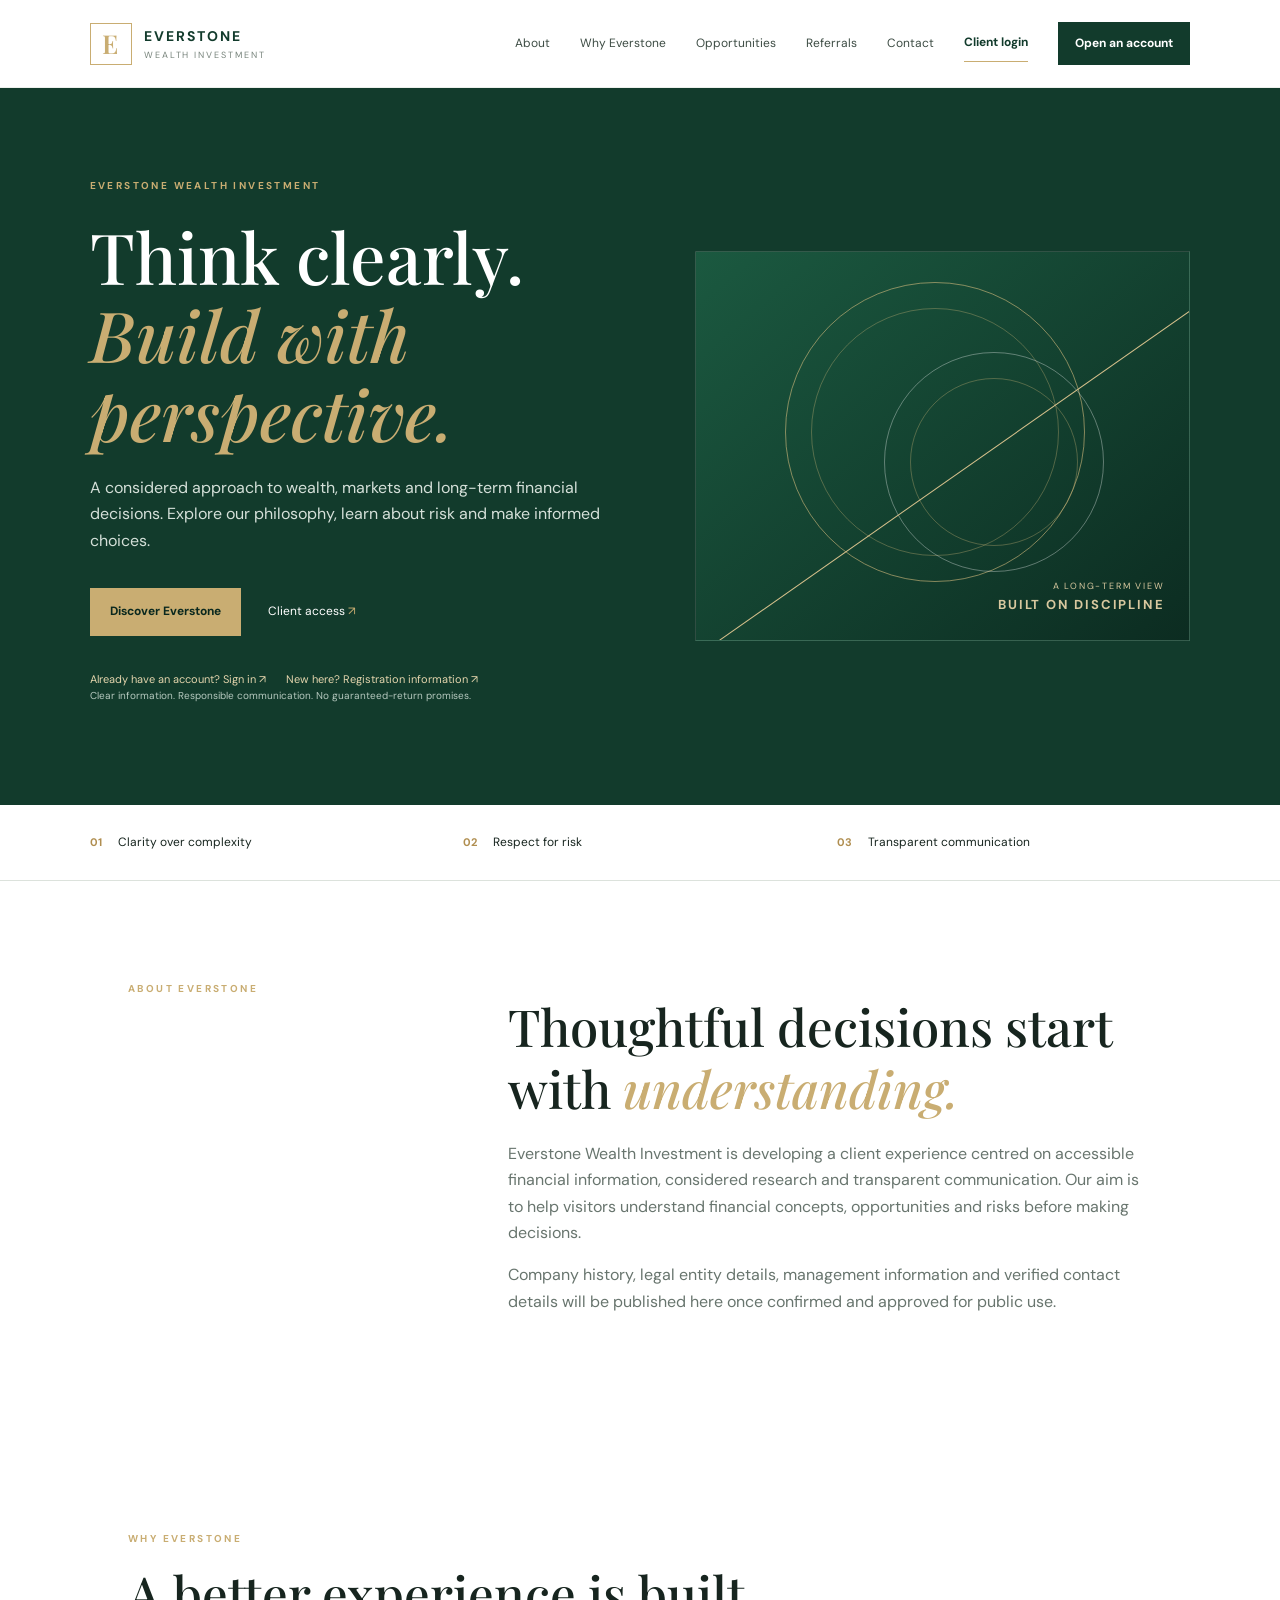
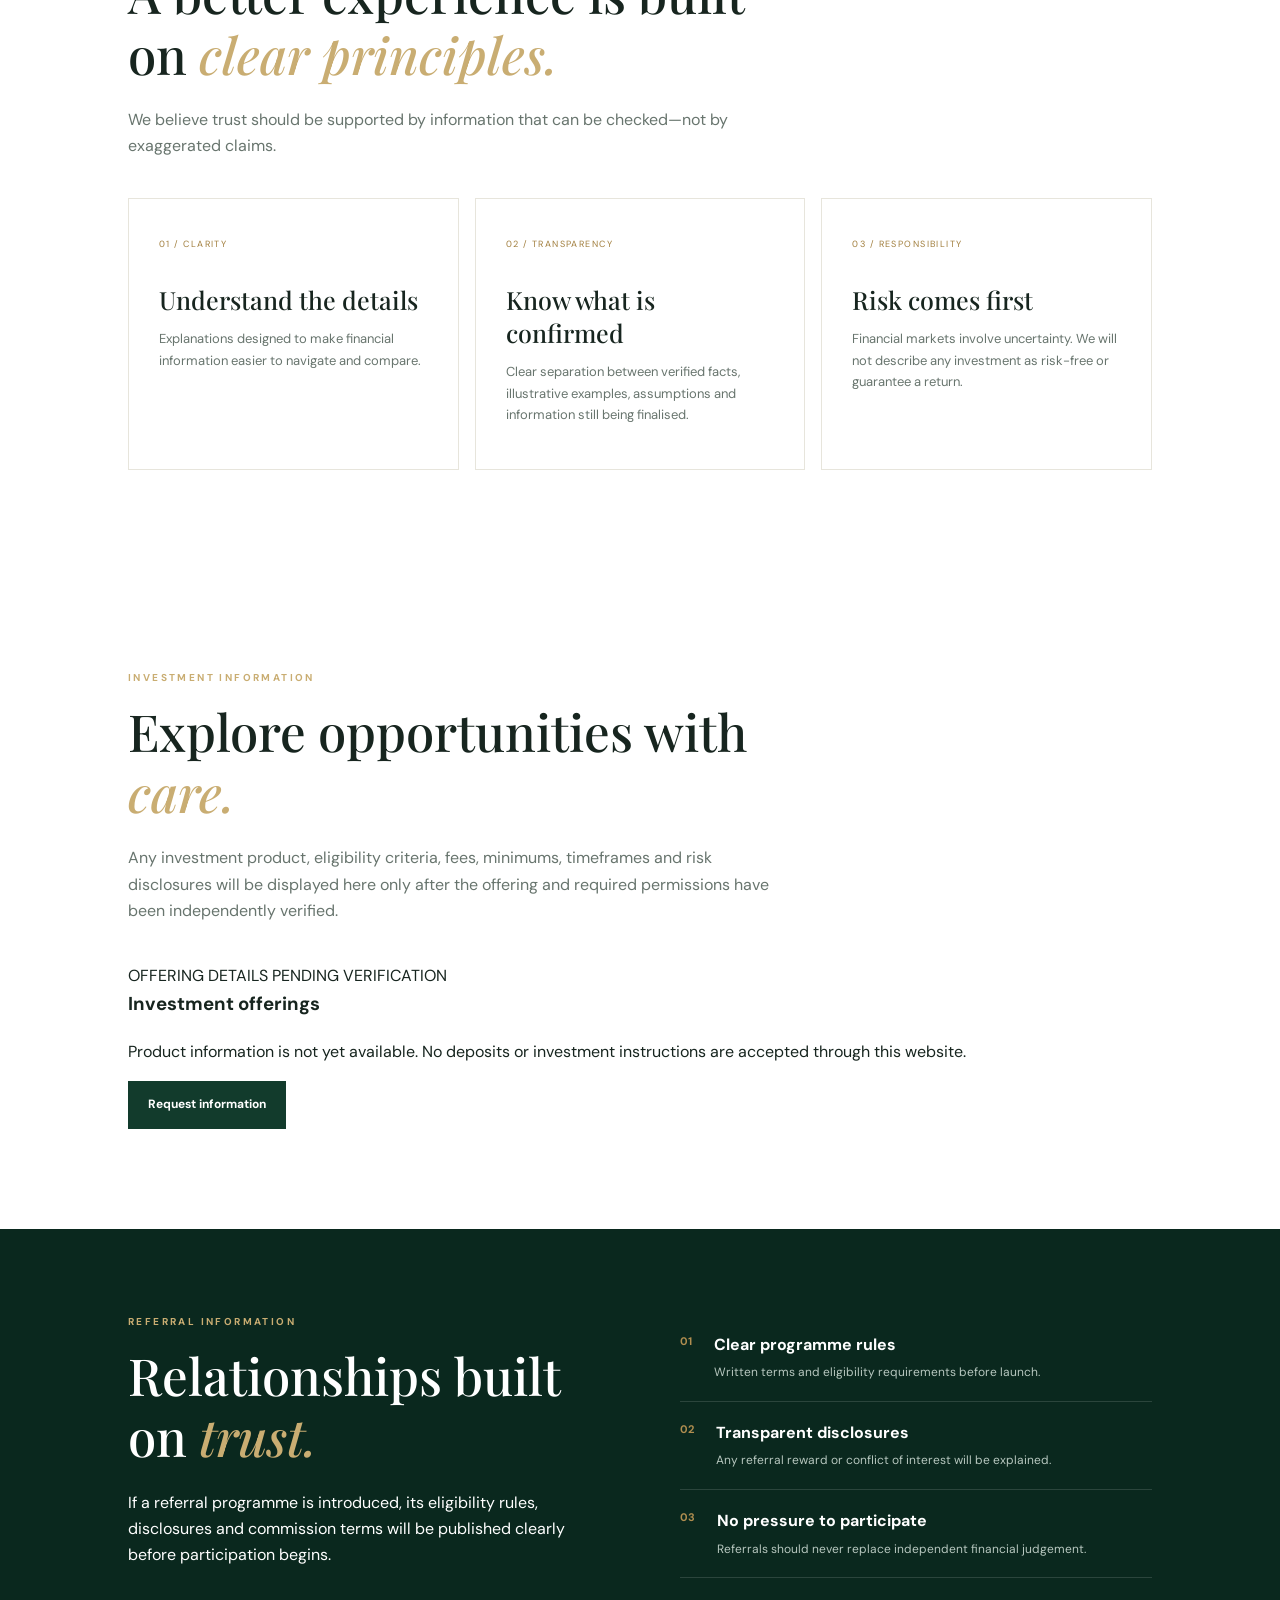
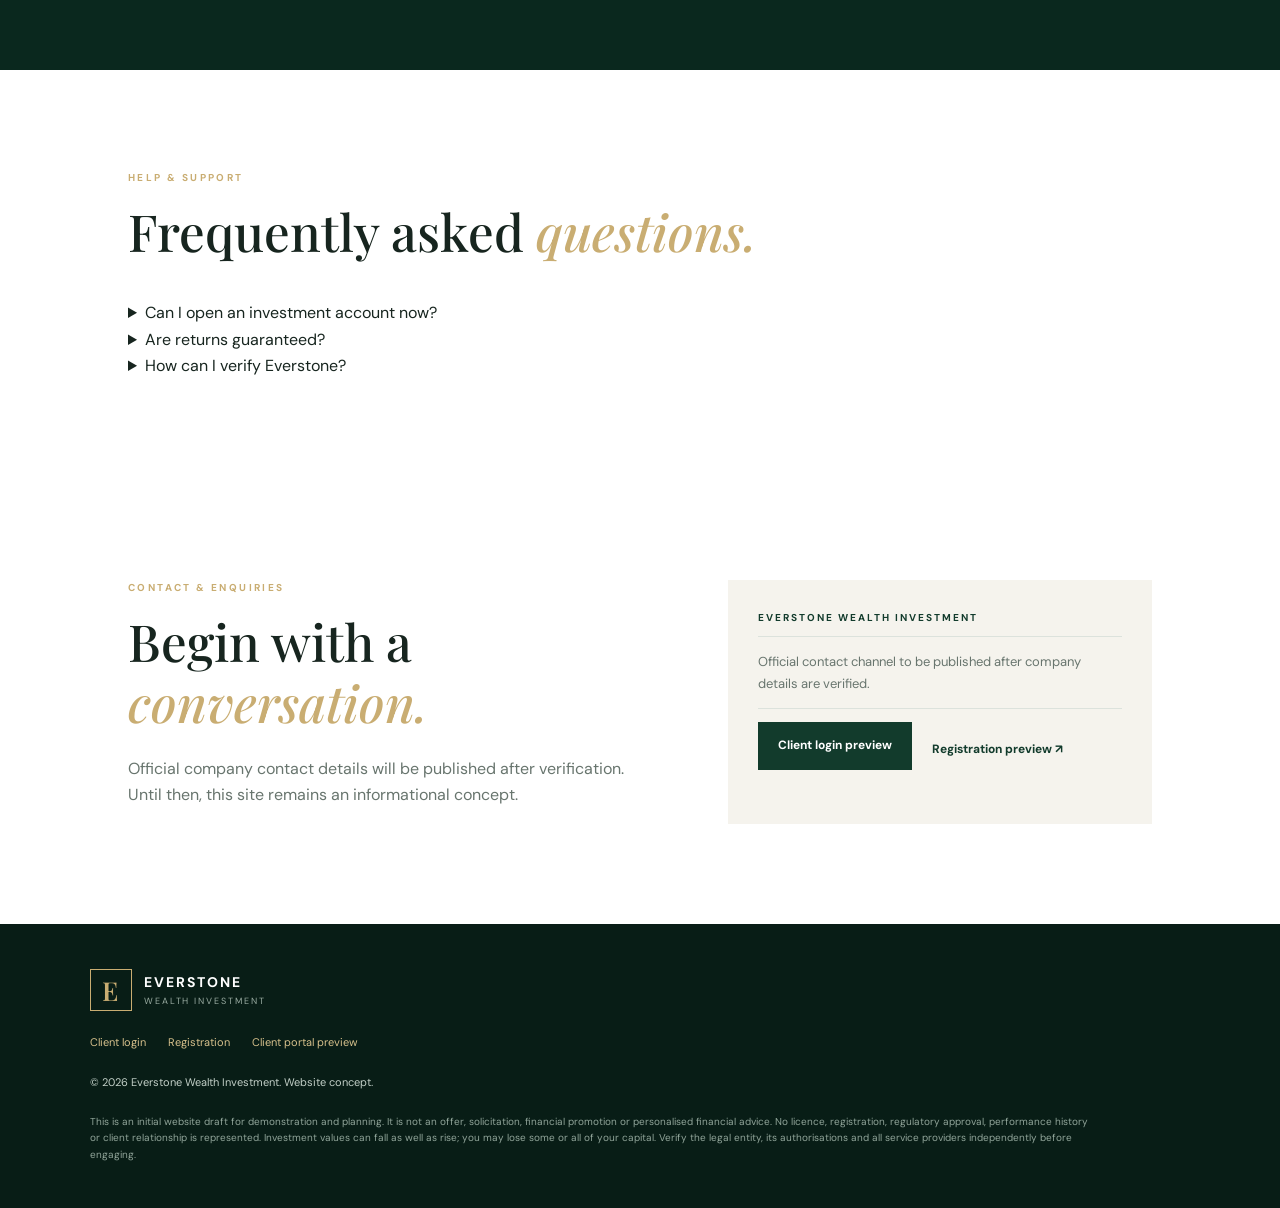
==== index.html @ be0a8251 "Build full Everstone public homepage structure" ====
<!doctype html>
<html lang="en">
<head>
<meta charset="utf-8"><meta name="viewport" content="width=device-width,initial-scale=1">
<meta name="description" content="Everstone Wealth Investment — clear information, considered research and disciplined financial decision-making.">
<meta name="theme-color" content="#103b2b"><title>Everstone Wealth Investment | Clarity. Discipline. Perspective.</title><link rel="stylesheet" href="styles.css">
</head>
<body>
<a class="skip-link" href="#main-content">Skip to content</a>
<header class="site-header"><a class="brand" href="#home" aria-label="Everstone home"><span class="brand-mark">E</span><span><strong>EVERSTONE</strong><small>WEALTH INVESTMENT</small></span></a><button class="menu-toggle" aria-label="Toggle navigation" aria-expanded="false">☰</button>
<nav class="nav"><a href="#about">About</a><a href="#why-everstone">Why Everstone</a><a href="#opportunities">Opportunities</a><a href="#referrals">Referrals</a><a href="#contact">Contact</a><a class="nav-login" href="login.html">Client login</a><a class="nav-cta" href="register.html">Open an account</a></nav></header>
<main id="main-content">
<section class="hero" id="home"><div class="hero-copy"><p class="eyebrow">EVERSTONE WEALTH INVESTMENT</p><h1>Think clearly.<br><em>Build with perspective.</em></h1><p class="hero-lede">A considered approach to wealth, markets and long-term financial decisions. Explore our philosophy, learn about risk and make informed choices.</p><div class="hero-actions"><a class="button button-gold" href="#about">Discover Everstone</a><a class="text-link" href="login.html">Client access <span>↗</span></a></div><div class="portal-actions"><a href="login.html">Already have an account? Sign in ↗</a><a href="register.html">New here? Registration information ↗</a></div><p class="micro-note">Clear information. Responsible communication. No guaranteed-return promises.</p></div><div class="hero-art" role="img" aria-label="Abstract forest-green and gold geometric artwork"><div class="orb orb-one"></div><div class="orb orb-two"></div><div class="art-line"></div><div class="art-caption">A LONG-TERM VIEW<br><b>BUILT ON DISCIPLINE</b></div></div></section>
<section class="trust-strip"><div><b>01</b><span>Clarity over complexity</span></div><div><b>02</b><span>Respect for risk</span></div><div><b>03</b><span>Transparent communication</span></div></section>
<section class="section intro" id="about"><div class="section-label">ABOUT EVERSTONE</div><div><h2>Thoughtful decisions start with <em>understanding.</em></h2><p>Everstone Wealth Investment is developing a client experience centred on accessible financial information, considered research and transparent communication. Our aim is to help visitors understand financial concepts, opportunities and risks before making decisions.</p><p>Company history, legal entity details, management information and verified contact details will be published here once confirmed and approved for public use.</p></div></section>
<section class="section why-section" id="why-everstone"><div class="section-heading"><div class="section-label">WHY EVERSTONE</div><h2>A better experience is built on <em>clear principles.</em></h2><p>We believe trust should be supported by information that can be checked—not by exaggerated claims.</p></div><div class="service-grid"><article class="service-card"><span>01 / CLARITY</span><h3>Understand the details</h3><p>Explanations designed to make financial information easier to navigate and compare.</p></article><article class="service-card"><span>02 / TRANSPARENCY</span><h3>Know what is confirmed</h3><p>Clear separation between verified facts, illustrative examples, assumptions and information still being finalised.</p></article><article class="service-card"><span>03 / RESPONSIBILITY</span><h3>Risk comes first</h3><p>Financial markets involve uncertainty. We will not describe any investment as risk-free or guarantee a return.</p></article></div></section>
<section class="section opportunities" id="opportunities"><div class="section-heading"><div class="section-label">INVESTMENT INFORMATION</div><h2>Explore opportunities with <em>care.</em></h2><p>Any investment product, eligibility criteria, fees, minimums, timeframes and risk disclosures will be displayed here only after the offering and required permissions have been independently verified.</p></div><div class="offer-panel"><div><span class="offer-tag">OFFERING DETAILS PENDING VERIFICATION</span><h3>Investment offerings</h3><p>Product information is not yet available. No deposits or investment instructions are accepted through this website.</p></div><a class="button button-dark" href="#contact">Request information</a></div></section>
<section class="principles" id="referrals"><div class="principles-inner"><div><div class="section-label">REFERRAL INFORMATION</div><h2>Relationships built on <em>trust.</em></h2><p class="principle-intro">If a referral programme is introduced, its eligibility rules, disclosures and commission terms will be published clearly before participation begins.</p></div><div class="principle-list"><div><b>01</b><span><strong>Clear programme rules</strong><small>Written terms and eligibility requirements before launch.</small></span></div><div><b>02</b><span><strong>Transparent disclosures</strong><small>Any referral reward or conflict of interest will be explained.</small></span></div><div><b>03</b><span><strong>No pressure to participate</strong><small>Referrals should never replace independent financial judgement.</small></span></div></div></div></section>
<section class="section faq"><div class="section-heading"><div class="section-label">HELP & SUPPORT</div><h2>Frequently asked <em>questions.</em></h2></div><div class="faq-list"><details><summary>Can I open an investment account now?</summary><p>Not yet. The registration page is a preview only. Secure onboarding will be enabled after company, legal and technical checks are complete.</p></details><details><summary>Are returns guaranteed?</summary><p>No. Investment returns cannot be guaranteed. Investments may fall in value and you may lose some or all of your capital.</p></details><details><summary>How can I verify Everstone?</summary><p>Company identity, registration details, regulatory permissions and official contact channels must be independently verified before relying on any investment service. Verified details will be published here when available.</p></details></div></section>
<section class="section contact" id="contact"><div><div class="section-label">CONTACT & ENQUIRIES</div><h2>Begin with a <em>conversation.</em></h2><p>Official company contact details will be published after verification. Until then, this site remains an informational concept.</p></div><div class="contact-panel"><p class="contact-kicker">EVERSTONE WEALTH INVESTMENT</p><p class="contact-hold">Official contact channel to be published after company details are verified.</p><div class="contact-links"><a class="button button-dark" href="login.html">Client login preview</a><a class="text-link-dark" href="register.html">Registration preview ↗</a></div></div></section>
</main>
<footer class="footer"><a class="brand brand-footer" href="#home"><span class="brand-mark">E</span><span><strong>EVERSTONE</strong><small>WEALTH INVESTMENT</small></span></a><p class="footer-links"><a href="login.html">Client login</a><a href="register.html">Registration</a><a href="dashboard.html">Client portal preview</a></p><p>© <span id="year"></span> Everstone Wealth Investment. Website concept.</p><p class="footer-note">This is an initial website draft for demonstration and planning. It is not an offer, solicitation, financial promotion or personalised financial advice. No licence, registration, regulatory approval, performance history or client relationship is represented. Investment values can fall as well as rise; you may lose some or all of your capital. Verify the legal entity, its authorisations and all service providers independently before engaging.</p></footer>
<script>document.getElementById('year').textContent=new Date().getFullYear();const t=document.querySelector('.menu-toggle'),n=document.querySelector('.nav');t.addEventListener('click',()=>{const open=n.classList.toggle('open');t.setAttribute('aria-expanded',String(open));});n.querySelectorAll('a').forEach(a=>a.addEventListener('click',()=>{n.classList.remove('open');t.setAttribute('aria-expanded','false')}));</script>
</body></html>
---- styles.css ----
@import url('https://fonts.googleapis.com/css2?family=DM+Sans:wght@400;500;600;700&family=Playfair+Display:ital,wght@0,500;0,600;1,500;1,600&display=swap');
:root{--green:#123b2c;--deep:#0a281e;--gold:#c9ad72;--cream:#f5f3ed;--ink:#17251f;--muted:#68756e;--line:#dce2dc}*{box-sizing:border-box}html{scroll-behavior:smooth}body{margin:0;color:var(--ink);font-family:'DM Sans',sans-serif;background:#fff;line-height:1.65}.site-header{height:88px;padding:0 7%;display:flex;align-items:center;justify-content:space-between;background:#fff;border-bottom:1px solid #edf0ec;position:sticky;top:0;z-index:10}.brand{display:flex;align-items:center;gap:12px;text-decoration:none;color:var(--green);letter-spacing:.13em}.brand-mark{width:42px;height:42px;border:1px solid var(--gold);display:grid;place-items:center;font:600 26px 'Playfair Display';color:var(--gold)}.brand strong,.brand small{display:block}.brand strong{font-size:14px}.brand small{font-size:9px;letter-spacing:.22em;color:#78847c}.nav{display:flex;align-items:center;gap:30px}.nav a,.text-link{font-size:12px;text-decoration:none;color:#3d4c44}.nav a:hover,.text-link:hover{color:#a17e3d}.nav .nav-cta{background:var(--green);color:#fff;padding:12px 17px}.menu-toggle{display:none;background:none;border:0;font-size:25px}.hero{min-height:600px;background:var(--green);color:white;padding:90px 7%;display:grid;grid-template-columns:1.1fr .9fr;align-items:center;overflow:hidden}.eyebrow,.section-label{font-size:10px;letter-spacing:.24em;font-weight:700;color:var(--gold)}h1,h2,h3,p{margin-top:0}h1{font:500 clamp(43px,5.5vw,74px)/1.12 'Playfair Display';max-width:700px;margin:22px 0}.hero h1 em,h2 em{color:var(--gold);font-weight:500}.hero-lede{max-width:520px;color:#d5e0d9;font-size:16px}.hero-actions{display:flex;align-items:center;gap:27px;margin:34px 0}.button{display:inline-block;text-decoration:none;padding:14px 20px;font-size:12px;font-weight:700}.button-gold{background:var(--gold);color:var(--deep)}.text-link{color:white}.text-link span{color:var(--gold)}.micro-note{font-size:10px;color:#b6c9bf}.hero-art{height:390px;position:relative;border:1px solid #78908455;background:linear-gradient(140deg,#1b5940,#0c2c21);overflow:hidden}.orb{position:absolute;border:1px solid #d4bb7d99;border-radius:50%;width:300px;height:300px;top:30px;left:18%}.orb-one:after,.orb-two:after{content:"";position:absolute;inset:25px;border:1px solid #d4bb7d55;border-radius:50%}.orb-two{width:220px;height:220px;top:100px;left:38%;border-color:#fff5}.art-line{position:absolute;width:130%;height:1px;background:#d7c18c;transform:rotate(-35deg);top:55%;left:-10%}.art-caption{position:absolute;bottom:25px;right:25px;font-size:9px;letter-spacing:.2em;color:#d8c89f;text-align:right}.art-caption b{font-size:13px}.trust-strip{display:grid;grid-template-columns:repeat(3,1fr);padding:28px 7%;border-bottom:1px solid var(--line);gap:20px}.trust-strip div{display:flex;gap:16px;align-items:center;font-size:12px}.trust-strip b,.principle-list b{color:#b08e50;font-size:11px}.section{padding:100px 10%}.intro{display:grid;grid-template-columns:.65fr 1.35fr;gap:70px}.section h2,.principles h2{font:500 clamp(34px,4vw,51px)/1.2 'Playfair Display';margin:15px 0 22px}.intro p,.section-heading p{color:var(--muted);max-width:720px}.services{background:var(--cream)}.section-heading{max-width:650px;margin-bottom:38px}.service-grid{display:grid;grid-template-columns:repeat(3,1fr);gap:16px}.service-card{background:white;padding:30px;min-height:270px;border:1px solid #e7e5dc}.service-card span{font-size:9px;letter-spacing:.16em;color:#a17e3d}.service-card h3{font:500 25px 'Playfair Display';margin:28px 0 12px}.service-card p{font-size:13px;color:var(--muted)}.service-card a{font-size:11px;text-decoration:none;color:var(--green);font-weight:700}.principles{background:var(--deep);color:white;padding:85px 10%}.principles-inner{display:grid;grid-template-columns:1fr 1fr;gap:80px}.principle-list>div{display:flex;gap:22px;padding:18px 0;border-bottom:1px solid #ffffff22}.principle-list strong,.principle-list small{display:block}.principle-list small{color:#b7c7bf;font-size:12px;margin-top:5px}.contact{display:grid;grid-template-columns:1fr .8fr;gap:70px}.contact p{color:var(--muted)}.contact-panel{background:var(--cream);padding:30px}.contact-kicker{font-size:10px;letter-spacing:.2em;color:var(--green)!important;font-weight:700}.button-dark{background:var(--green);color:white}.contact-panel small{display:block;font-size:10px;color:var(--muted);margin-top:12px}.footer{background:#081d16;color:#c3d0c8;padding:45px 7%}.brand-footer{color:white}.footer>p{font-size:11px;margin:22px 0 0}.footer-note{max-width:1000px;color:#91a59a;font-size:10px!important}.footer .brand small{color:#9aaca2}@media(max-width:800px){.site-header{height:74px;padding:0 5%}.menu-toggle{display:block;color:var(--green)}.nav{display:none;position:absolute;top:74px;left:0;right:0;background:white;padding:22px 6%;flex-direction:column;align-items:stretch;gap:18px;border-bottom:1px solid var(--line)}.nav.open{display:flex}.hero{grid-template-columns:1fr;padding:70px 7%;gap:40px}.hero-art{height:260px}.trust-strip{grid-template-columns:1fr;padding:25px 7%}.section{padding:70px 7%}.intro,.principles-inner,.contact{grid-template-columns:1fr;gap:28px}.service-grid{grid-template-columns:1fr}.principles{padding:70px 7%}}
/* Accessibility and finishing refinements */
.skip-link{position:absolute;left:12px;top:-60px;background:#fff;color:var(--green);padding:10px 14px;z-index:30;border:2px solid var(--gold)}.skip-link:focus{top:12px}.nav a:focus-visible,.button:focus-visible,.text-link:focus-visible,.menu-toggle:focus-visible,.service-card a:focus-visible{outline:3px solid var(--gold);outline-offset:4px}.contact-hold{font-size:13px;color:var(--muted);padding:14px 0;border-top:1px solid var(--line);border-bottom:1px solid var(--line)}.text-link-dark{display:inline-block;color:var(--green);font-size:12px;font-weight:700;text-decoration:none;margin-top:8px}.text-link-dark:hover{text-decoration:underline}.service-card{transition:transform .2s ease,box-shadow .2s ease}.service-card:hover{transform:translateY(-3px);box-shadow:0 14px 32px #102d1b0d}@media(prefers-reduced-motion:reduce){html{scroll-behavior:auto}*,*::before,*::after{transition:none!important;animation:none!important}}

/* Clear client access navigation and portal links */
.nav .nav-login{color:var(--green);font-weight:700;border-bottom:1px solid var(--gold);padding:8px 0}.portal-actions{display:flex;flex-wrap:wrap;gap:20px;margin-top:18px}.portal-actions a,.footer-links a{font-size:11px;color:#e4d5ad;text-decoration:none}.portal-actions a:hover,.footer-links a:hover{text-decoration:underline}.contact-links{display:flex;align-items:center;gap:20px;flex-wrap:wrap}.footer-links{display:flex;gap:22px;flex-wrap:wrap}.footer-links a{color:#d7c18c}.nav .nav-cta{font-weight:700}
@media(max-width:800px){.nav .nav-login{border-bottom:0;padding:0}.portal-actions{flex-direction:column;gap:10px}.contact-links{align-items:flex-start;flex-direction:column}}
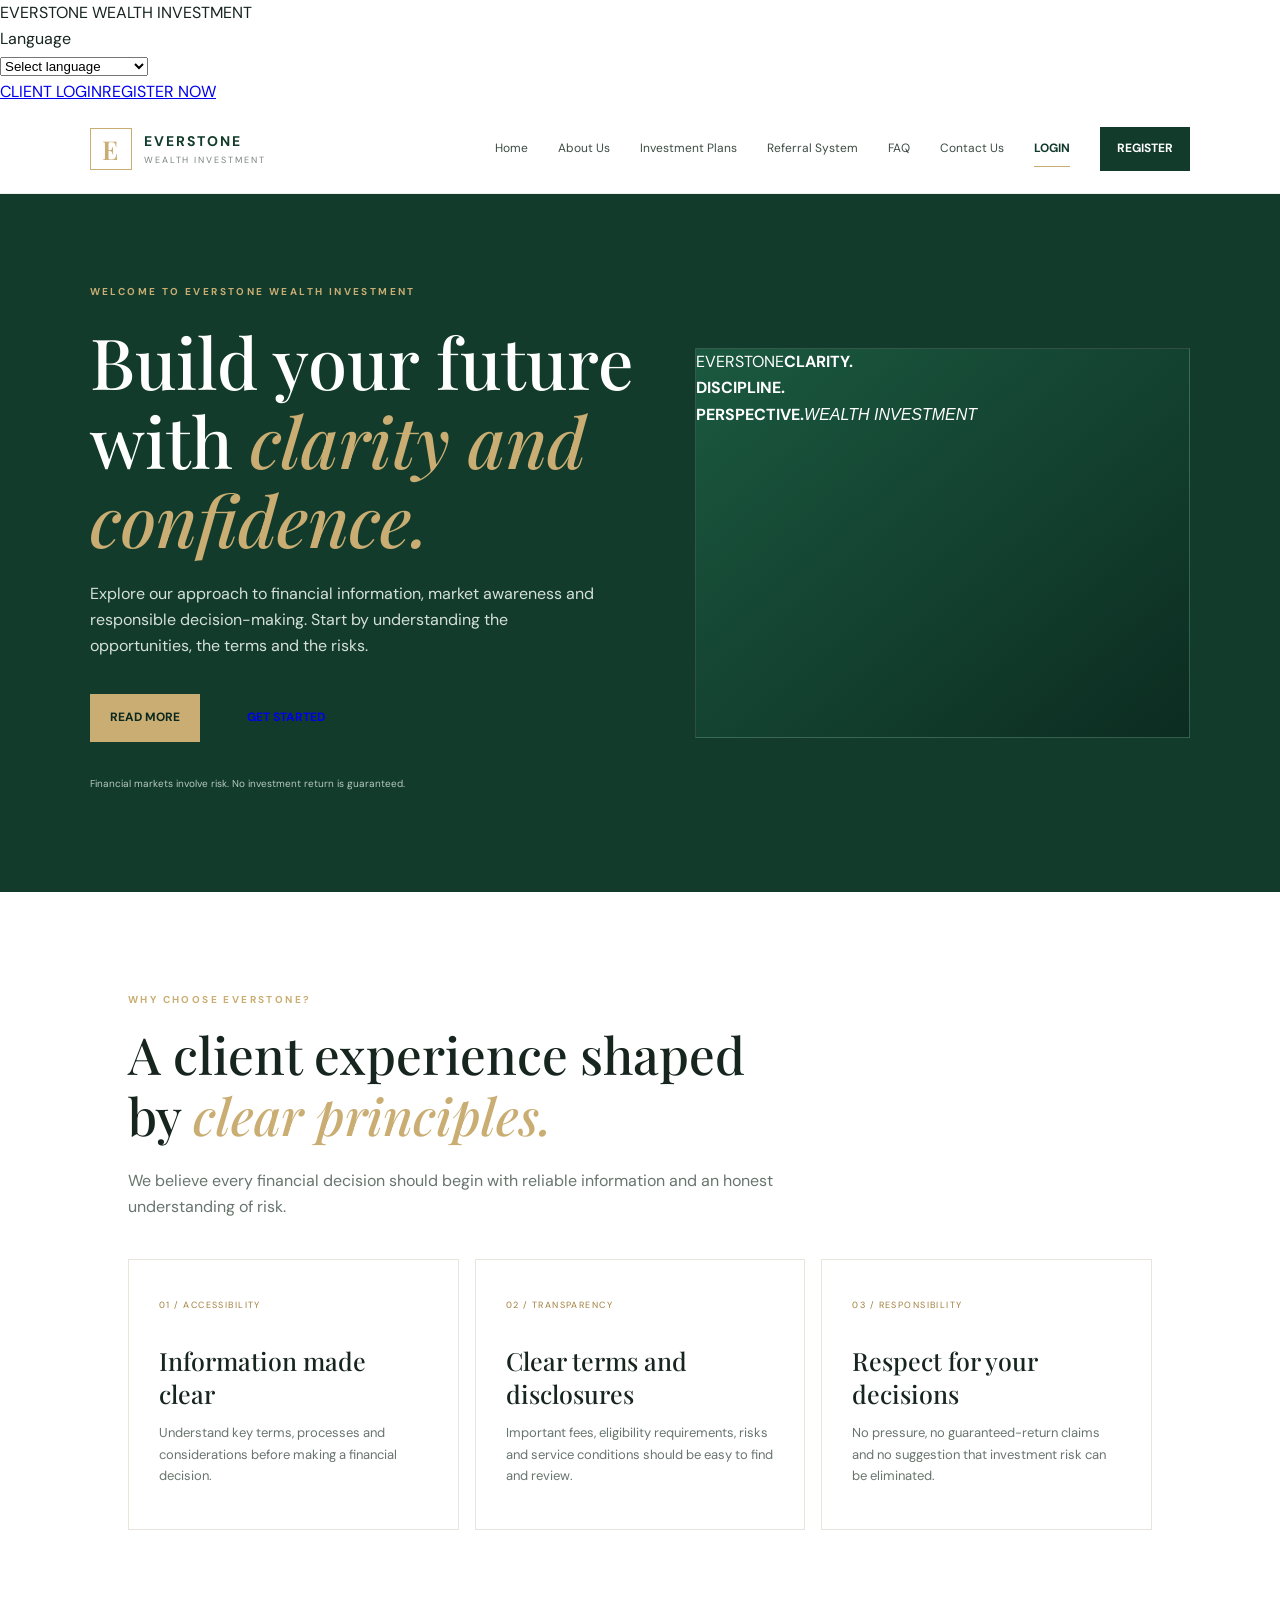
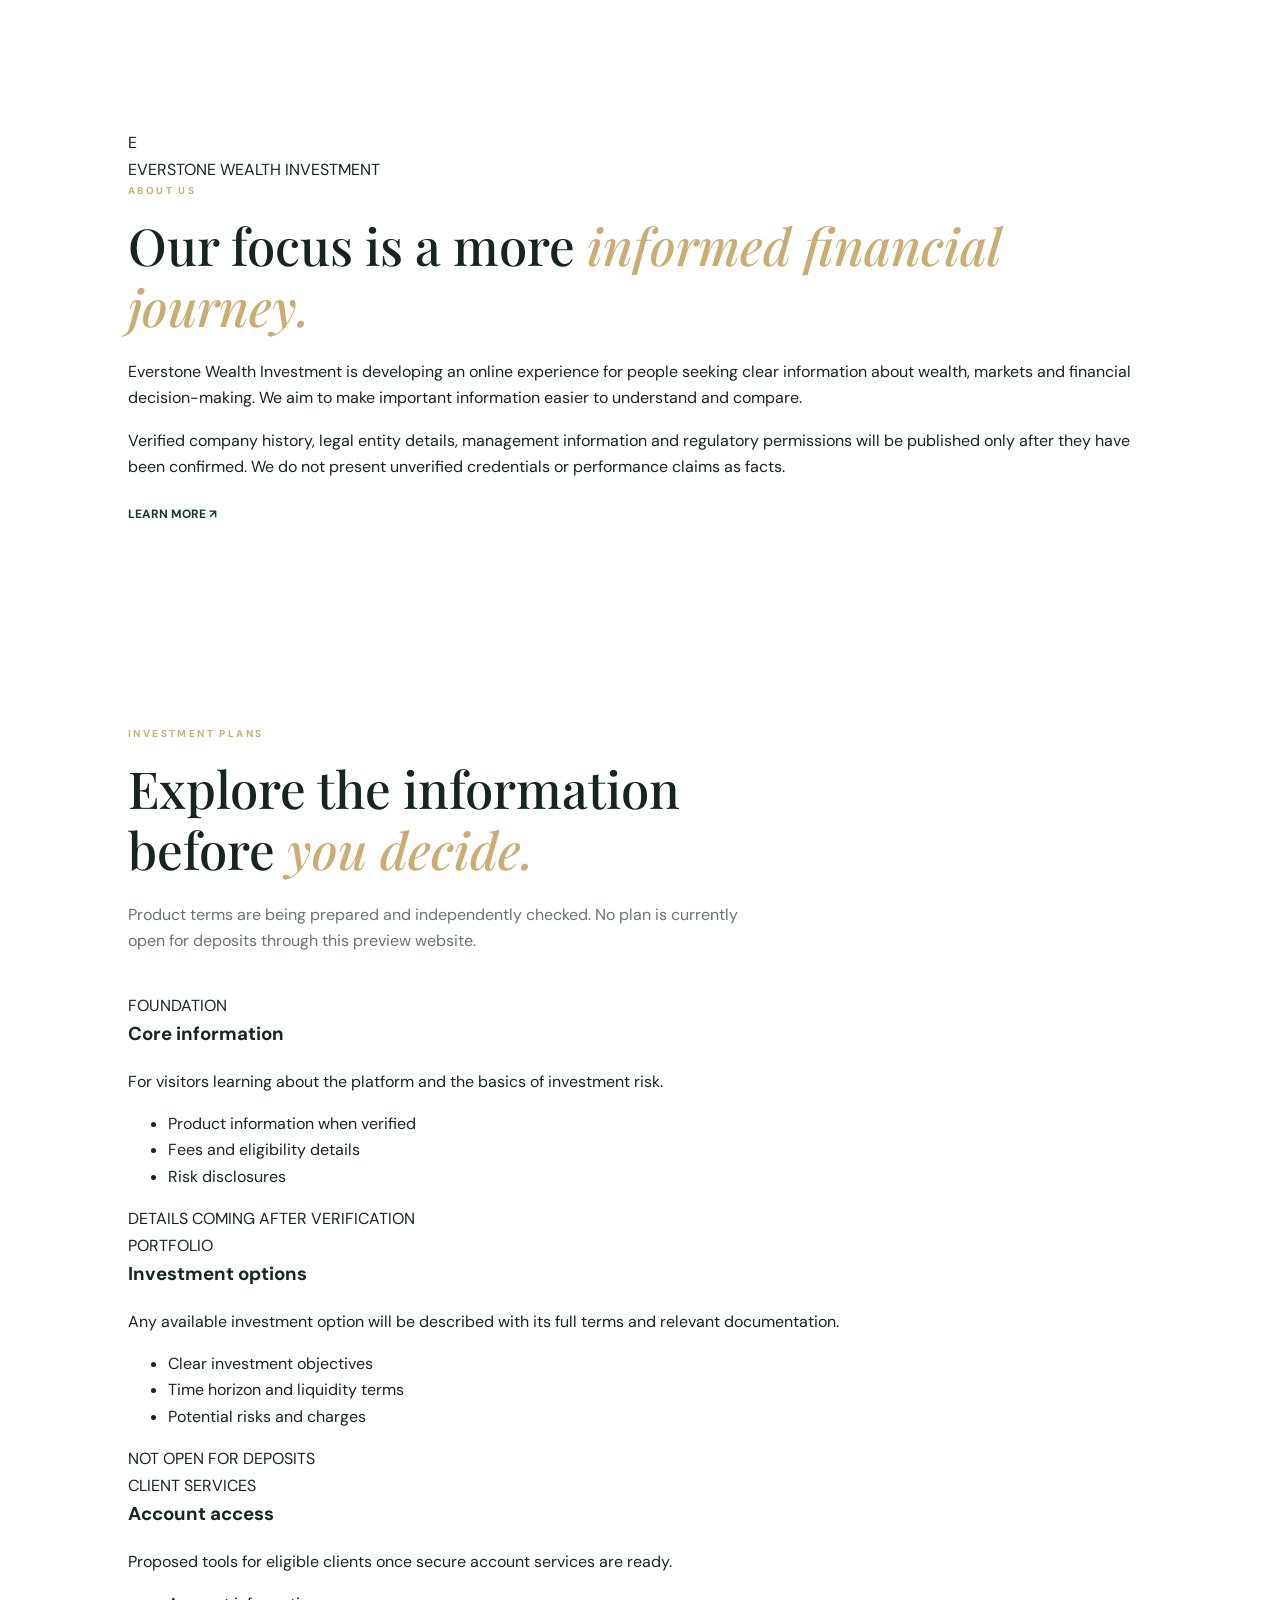
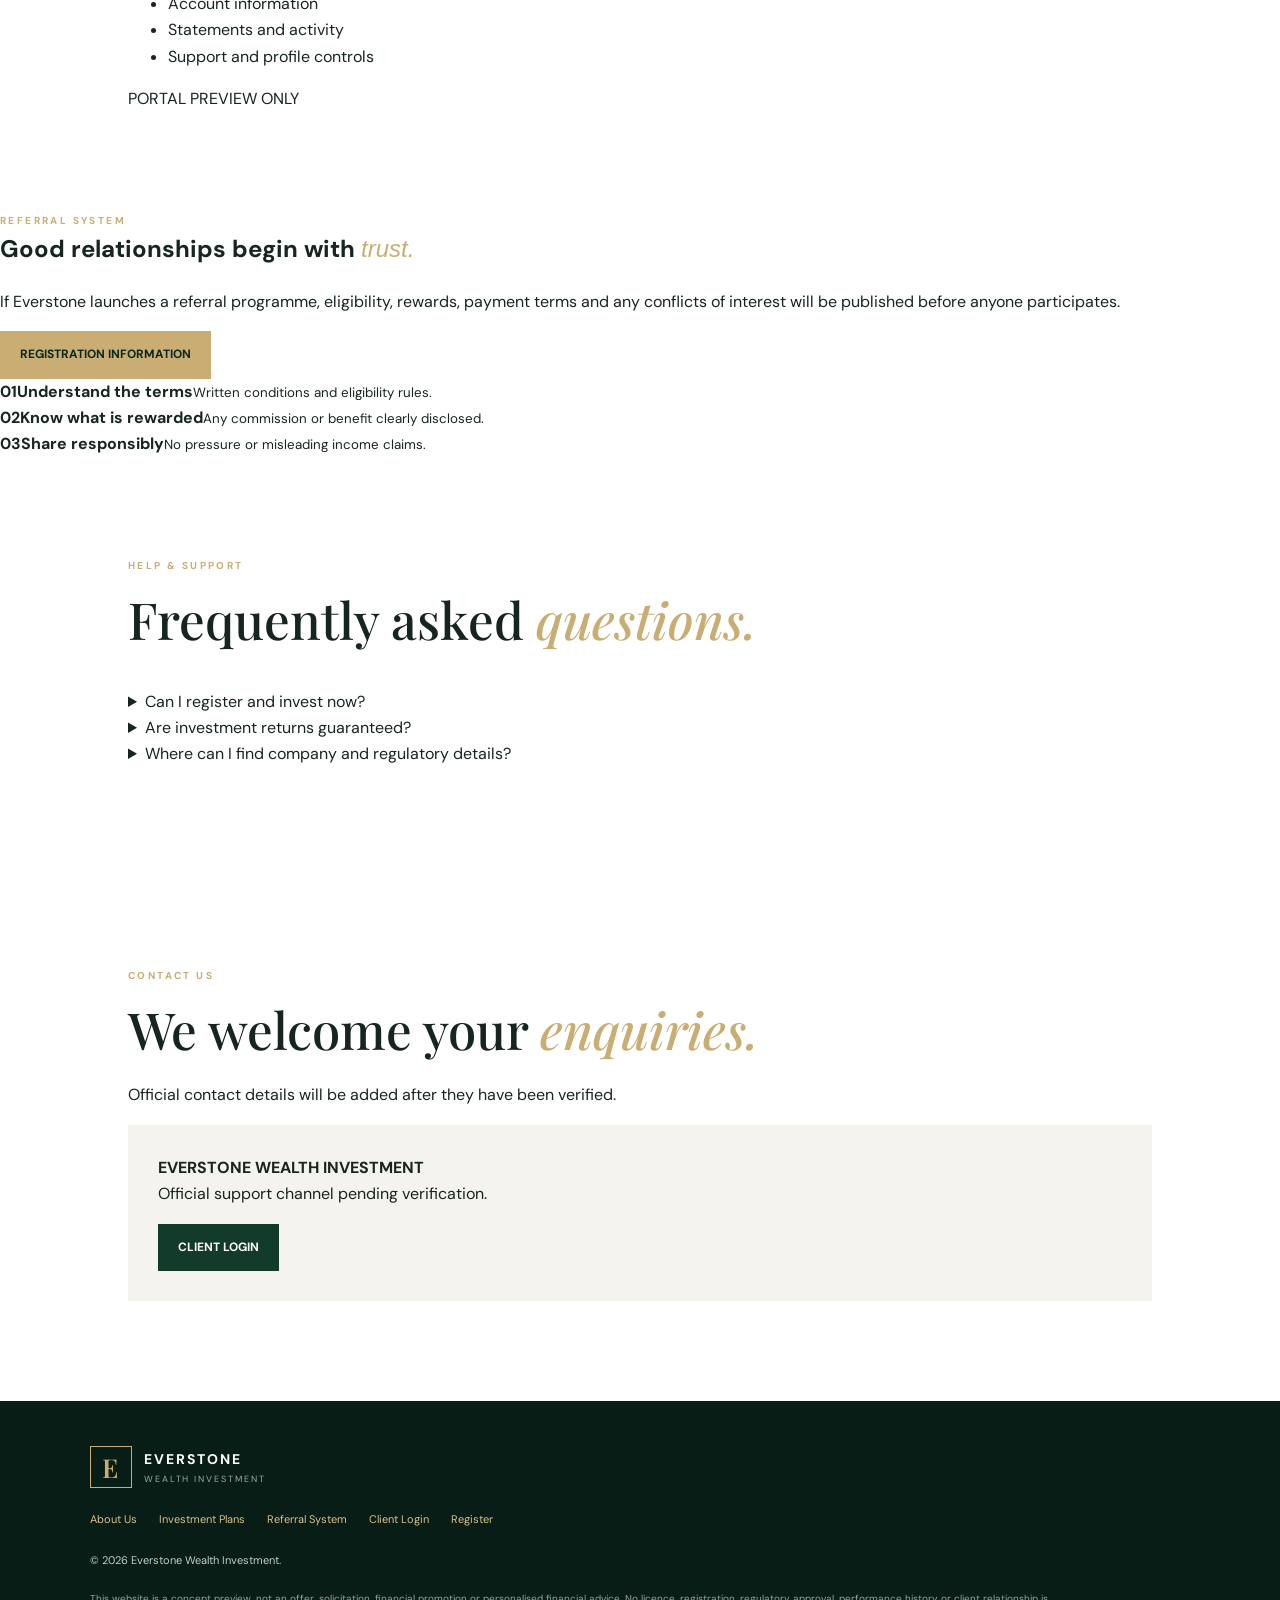
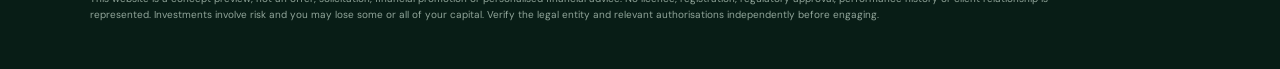
==== commit 7f3424bf: "Restructure Everstone homepage with prominent account access and translation" ====
--- a/index.html
+++ b/index.html
@@ -1,24 +1,15 @@
 <!doctype html>
-<html lang="en">
-<head>
-<meta charset="utf-8"><meta name="viewport" content="width=device-width,initial-scale=1">
-<meta name="description" content="Everstone Wealth Investment — clear information, considered research and disciplined financial decision-making.">
-<meta name="theme-color" content="#103b2b"><title>Everstone Wealth Investment | Clarity. Discipline. Perspective.</title><link rel="stylesheet" href="styles.css">
-</head>
-<body>
-<a class="skip-link" href="#main-content">Skip to content</a>
-<header class="site-header"><a class="brand" href="#home" aria-label="Everstone home"><span class="brand-mark">E</span><span><strong>EVERSTONE</strong><small>WEALTH INVESTMENT</small></span></a><button class="menu-toggle" aria-label="Toggle navigation" aria-expanded="false">☰</button>
-<nav class="nav"><a href="#about">About</a><a href="#why-everstone">Why Everstone</a><a href="#opportunities">Opportunities</a><a href="#referrals">Referrals</a><a href="#contact">Contact</a><a class="nav-login" href="login.html">Client login</a><a class="nav-cta" href="register.html">Open an account</a></nav></header>
-<main id="main-content">
-<section class="hero" id="home"><div class="hero-copy"><p class="eyebrow">EVERSTONE WEALTH INVESTMENT</p><h1>Think clearly.<br><em>Build with perspective.</em></h1><p class="hero-lede">A considered approach to wealth, markets and long-term financial decisions. Explore our philosophy, learn about risk and make informed choices.</p><div class="hero-actions"><a class="button button-gold" href="#about">Discover Everstone</a><a class="text-link" href="login.html">Client access <span>↗</span></a></div><div class="portal-actions"><a href="login.html">Already have an account? Sign in ↗</a><a href="register.html">New here? Registration information ↗</a></div><p class="micro-note">Clear information. Responsible communication. No guaranteed-return promises.</p></div><div class="hero-art" role="img" aria-label="Abstract forest-green and gold geometric artwork"><div class="orb orb-one"></div><div class="orb orb-two"></div><div class="art-line"></div><div class="art-caption">A LONG-TERM VIEW<br><b>BUILT ON DISCIPLINE</b></div></div></section>
-<section class="trust-strip"><div><b>01</b><span>Clarity over complexity</span></div><div><b>02</b><span>Respect for risk</span></div><div><b>03</b><span>Transparent communication</span></div></section>
-<section class="section intro" id="about"><div class="section-label">ABOUT EVERSTONE</div><div><h2>Thoughtful decisions start with <em>understanding.</em></h2><p>Everstone Wealth Investment is developing a client experience centred on accessible financial information, considered research and transparent communication. Our aim is to help visitors understand financial concepts, opportunities and risks before making decisions.</p><p>Company history, legal entity details, management information and verified contact details will be published here once confirmed and approved for public use.</p></div></section>
-<section class="section why-section" id="why-everstone"><div class="section-heading"><div class="section-label">WHY EVERSTONE</div><h2>A better experience is built on <em>clear principles.</em></h2><p>We believe trust should be supported by information that can be checked—not by exaggerated claims.</p></div><div class="service-grid"><article class="service-card"><span>01 / CLARITY</span><h3>Understand the details</h3><p>Explanations designed to make financial information easier to navigate and compare.</p></article><article class="service-card"><span>02 / TRANSPARENCY</span><h3>Know what is confirmed</h3><p>Clear separation between verified facts, illustrative examples, assumptions and information still being finalised.</p></article><article class="service-card"><span>03 / RESPONSIBILITY</span><h3>Risk comes first</h3><p>Financial markets involve uncertainty. We will not describe any investment as risk-free or guarantee a return.</p></article></div></section>
-<section class="section opportunities" id="opportunities"><div class="section-heading"><div class="section-label">INVESTMENT INFORMATION</div><h2>Explore opportunities with <em>care.</em></h2><p>Any investment product, eligibility criteria, fees, minimums, timeframes and risk disclosures will be displayed here only after the offering and required permissions have been independently verified.</p></div><div class="offer-panel"><div><span class="offer-tag">OFFERING DETAILS PENDING VERIFICATION</span><h3>Investment offerings</h3><p>Product information is not yet available. No deposits or investment instructions are accepted through this website.</p></div><a class="button button-dark" href="#contact">Request information</a></div></section>
-<section class="principles" id="referrals"><div class="principles-inner"><div><div class="section-label">REFERRAL INFORMATION</div><h2>Relationships built on <em>trust.</em></h2><p class="principle-intro">If a referral programme is introduced, its eligibility rules, disclosures and commission terms will be published clearly before participation begins.</p></div><div class="principle-list"><div><b>01</b><span><strong>Clear programme rules</strong><small>Written terms and eligibility requirements before launch.</small></span></div><div><b>02</b><span><strong>Transparent disclosures</strong><small>Any referral reward or conflict of interest will be explained.</small></span></div><div><b>03</b><span><strong>No pressure to participate</strong><small>Referrals should never replace independent financial judgement.</small></span></div></div></div></section>
-<section class="section faq"><div class="section-heading"><div class="section-label">HELP & SUPPORT</div><h2>Frequently asked <em>questions.</em></h2></div><div class="faq-list"><details><summary>Can I open an investment account now?</summary><p>Not yet. The registration page is a preview only. Secure onboarding will be enabled after company, legal and technical checks are complete.</p></details><details><summary>Are returns guaranteed?</summary><p>No. Investment returns cannot be guaranteed. Investments may fall in value and you may lose some or all of your capital.</p></details><details><summary>How can I verify Everstone?</summary><p>Company identity, registration details, regulatory permissions and official contact channels must be independently verified before relying on any investment service. Verified details will be published here when available.</p></details></div></section>
-<section class="section contact" id="contact"><div><div class="section-label">CONTACT & ENQUIRIES</div><h2>Begin with a <em>conversation.</em></h2><p>Official company contact details will be published after verification. Until then, this site remains an informational concept.</p></div><div class="contact-panel"><p class="contact-kicker">EVERSTONE WEALTH INVESTMENT</p><p class="contact-hold">Official contact channel to be published after company details are verified.</p><div class="contact-links"><a class="button button-dark" href="login.html">Client login preview</a><a class="text-link-dark" href="register.html">Registration preview ↗</a></div></div></section>
-</main>
-<footer class="footer"><a class="brand brand-footer" href="#home"><span class="brand-mark">E</span><span><strong>EVERSTONE</strong><small>WEALTH INVESTMENT</small></span></a><p class="footer-links"><a href="login.html">Client login</a><a href="register.html">Registration</a><a href="dashboard.html">Client portal preview</a></p><p>© <span id="year"></span> Everstone Wealth Investment. Website concept.</p><p class="footer-note">This is an initial website draft for demonstration and planning. It is not an offer, solicitation, financial promotion or personalised financial advice. No licence, registration, regulatory approval, performance history or client relationship is represented. Investment values can fall as well as rise; you may lose some or all of your capital. Verify the legal entity, its authorisations and all service providers independently before engaging.</p></footer>
-<script>document.getElementById('year').textContent=new Date().getFullYear();const t=document.querySelector('.menu-toggle'),n=document.querySelector('.nav');t.addEventListener('click',()=>{const open=n.classList.toggle('open');t.setAttribute('aria-expanded',String(open));});n.querySelectorAll('a').forEach(a=>a.addEventListener('click',()=>{n.classList.remove('open');t.setAttribute('aria-expanded','false')}));</script>
-</body></html>+<html lang="en"><head><meta charset="utf-8"><meta name="viewport" content="width=device-width,initial-scale=1"><meta name="description" content="Everstone Wealth Investment — company information, investment education and client portal access."><meta name="theme-color" content="#103b2b"><title>Everstone Wealth Investment | Welcome</title><link rel="stylesheet" href="styles.css"></head>
+<body><a class="skip-link" href="#main">Skip to content</a>
+<div class="top-access"><div class="top-inner"><span>EVERSTONE WEALTH INVESTMENT</span><div class="top-actions"><div class="language-wrap"><span>Language</span><div id="google_translate_element"><select aria-label="Language selector" id="language-fallback"><option value="">Select language</option><option>Translation loading…</option></select></div></div><a class="top-login" href="login.html">CLIENT LOGIN</a><a class="top-register" href="register.html">REGISTER NOW</a></div></div></div>
+<header class="site-header"><a class="brand" href="index.html"><span class="brand-mark">E</span><span><strong>EVERSTONE</strong><small>WEALTH INVESTMENT</small></span></a><button class="menu-toggle" aria-label="Toggle navigation" aria-expanded="false">☰</button><nav class="nav"><a href="#home">Home</a><a href="#about">About Us</a><a href="#plans">Investment Plans</a><a href="#referrals">Referral System</a><a href="#faq">FAQ</a><a href="#contact">Contact Us</a><a class="nav-login" href="login.html">LOGIN</a><a class="nav-cta" href="register.html">REGISTER</a></nav></header>
+<main id="main">
+<section class="hero rw-hero" id="home"><div class="hero-copy"><p class="eyebrow">WELCOME TO EVERSTONE WEALTH INVESTMENT</p><h1>Build your future with <em>clarity and confidence.</em></h1><p class="hero-lede">Explore our approach to financial information, market awareness and responsible decision-making. Start by understanding the opportunities, the terms and the risks.</p><div class="hero-actions"><a class="button button-gold" href="#about">READ MORE</a><a class="button button-outline" href="register.html">GET STARTED</a></div><p class="micro-note">Financial markets involve risk. No investment return is guaranteed.</p></div><div class="hero-art"><div class="hero-art-inner"><span>EVERSTONE</span><strong>CLARITY.<br>DISCIPLINE.<br>PERSPECTIVE.</strong><i>WEALTH INVESTMENT</i></div></div></section>
+<section class="why-block section" id="why"><div class="section-heading centered"><div class="section-label">WHY CHOOSE EVERSTONE?</div><h2>A client experience shaped by <em>clear principles.</em></h2><p>We believe every financial decision should begin with reliable information and an honest understanding of risk.</p></div><div class="service-grid"><article class="service-card"><span>01 / ACCESSIBILITY</span><h3>Information made clear</h3><p>Understand key terms, processes and considerations before making a financial decision.</p></article><article class="service-card"><span>02 / TRANSPARENCY</span><h3>Clear terms and disclosures</h3><p>Important fees, eligibility requirements, risks and service conditions should be easy to find and review.</p></article><article class="service-card"><span>03 / RESPONSIBILITY</span><h3>Respect for your decisions</h3><p>No pressure, no guaranteed-return claims and no suggestion that investment risk can be eliminated.</p></article></div></section>
+<section class="section rw-about" id="about"><div class="about-visual"><div class="about-emblem">E</div><span>EVERSTONE WEALTH INVESTMENT</span></div><div><div class="section-label">ABOUT US</div><h2>Our focus is a more <em>informed financial journey.</em></h2><p>Everstone Wealth Investment is developing an online experience for people seeking clear information about wealth, markets and financial decision-making. We aim to make important information easier to understand and compare.</p><p>Verified company history, legal entity details, management information and regulatory permissions will be published only after they have been confirmed. We do not present unverified credentials or performance claims as facts.</p><a class="text-link-dark" href="#contact">LEARN MORE ↗</a></div></section>
+<section class="section plans-section" id="plans"><div class="section-heading centered"><div class="section-label">INVESTMENT PLANS</div><h2>Explore the information before <em>you decide.</em></h2><p>Product terms are being prepared and independently checked. No plan is currently open for deposits through this preview website.</p></div><div class="plan-grid"><article class="plan-card"><div class="plan-head">FOUNDATION</div><h3>Core information</h3><p>For visitors learning about the platform and the basics of investment risk.</p><ul><li>Product information when verified</li><li>Fees and eligibility details</li><li>Risk disclosures</li></ul><span class="plan-status">DETAILS COMING AFTER VERIFICATION</span></article><article class="plan-card featured"><div class="plan-head">PORTFOLIO</div><h3>Investment options</h3><p>Any available investment option will be described with its full terms and relevant documentation.</p><ul><li>Clear investment objectives</li><li>Time horizon and liquidity terms</li><li>Potential risks and charges</li></ul><span class="plan-status">NOT OPEN FOR DEPOSITS</span></article><article class="plan-card"><div class="plan-head">CLIENT SERVICES</div><h3>Account access</h3><p>Proposed tools for eligible clients once secure account services are ready.</p><ul><li>Account information</li><li>Statements and activity</li><li>Support and profile controls</li></ul><span class="plan-status">PORTAL PREVIEW ONLY</span></article></div></section>
+<section class="referral-section" id="referrals"><div class="referral-copy"><div class="section-label">REFERRAL SYSTEM</div><h2>Good relationships begin with <em>trust.</em></h2><p>If Everstone launches a referral programme, eligibility, rewards, payment terms and any conflicts of interest will be published before anyone participates.</p><a class="button button-gold" href="register.html">REGISTRATION INFORMATION</a></div><div class="referral-points"><div><b>01</b><span><strong>Understand the terms</strong><small>Written conditions and eligibility rules.</small></span></div><div><b>02</b><span><strong>Know what is rewarded</strong><small>Any commission or benefit clearly disclosed.</small></span></div><div><b>03</b><span><strong>Share responsibly</strong><small>No pressure or misleading income claims.</small></span></div></div></section>
+<section class="section faq-section" id="faq"><div class="section-heading centered"><div class="section-label">HELP & SUPPORT</div><h2>Frequently asked <em>questions.</em></h2></div><div class="faq-list"><details><summary>Can I register and invest now?</summary><p>Registration and investment functions are not live. The account pages are design previews and do not accept or store information or funds.</p></details><details><summary>Are investment returns guaranteed?</summary><p>No. Investments carry risk, values can fall and you may lose some or all of your capital. No return is guaranteed.</p></details><details><summary>Where can I find company and regulatory details?</summary><p>Verified legal entity and regulatory information will be published once confirmed. Please independently verify any financial service and its authorisations before relying on it.</p></details></div></section>
+<section class="section contact-section" id="contact"><div><div class="section-label">CONTACT US</div><h2>We welcome your <em>enquiries.</em></h2><p>Official contact details will be added after they have been verified.</p></div><div class="contact-panel"><strong>EVERSTONE WEALTH INVESTMENT</strong><p>Official support channel pending verification.</p><a class="button button-dark" href="login.html">CLIENT LOGIN</a></div></section>
+</main><footer class="footer"><a class="brand brand-footer" href="index.html"><span class="brand-mark">E</span><span><strong>EVERSTONE</strong><small>WEALTH INVESTMENT</small></span></a><p class="footer-links"><a href="#about">About Us</a><a href="#plans">Investment Plans</a><a href="#referrals">Referral System</a><a href="login.html">Client Login</a><a href="register.html">Register</a></p><p>© <span id="year"></span> Everstone Wealth Investment.</p><p class="footer-note">This website is a concept preview, not an offer, solicitation, financial promotion or personalised financial advice. No licence, registration, regulatory approval, performance history or client relationship is represented. Investments involve risk and you may lose some or all of your capital. Verify the legal entity and relevant authorisations independently before engaging.</p></footer>
+<script>document.getElementById('year').textContent=new Date().getFullYear();const t=document.querySelector('.menu-toggle'),n=document.querySelector('.nav');t.addEventListener('click',()=>{const o=n.classList.toggle('open');t.setAttribute('aria-expanded',String(o))});n.querySelectorAll('a').forEach(a=>a.addEventListener('click',()=>{n.classList.remove('open');t.setAttribute('aria-expanded','false')}));function googleTranslateElementInit(){new google.translate.TranslateElement({pageLanguage:'en',autoDisplay:false,layout:google.translate.TranslateElement.InlineLayout.SIMPLE},'google_translate_element')} </script><script src="https://translate.google.com/translate_a/element.js?cb=googleTranslateElementInit" async></script></body></html>
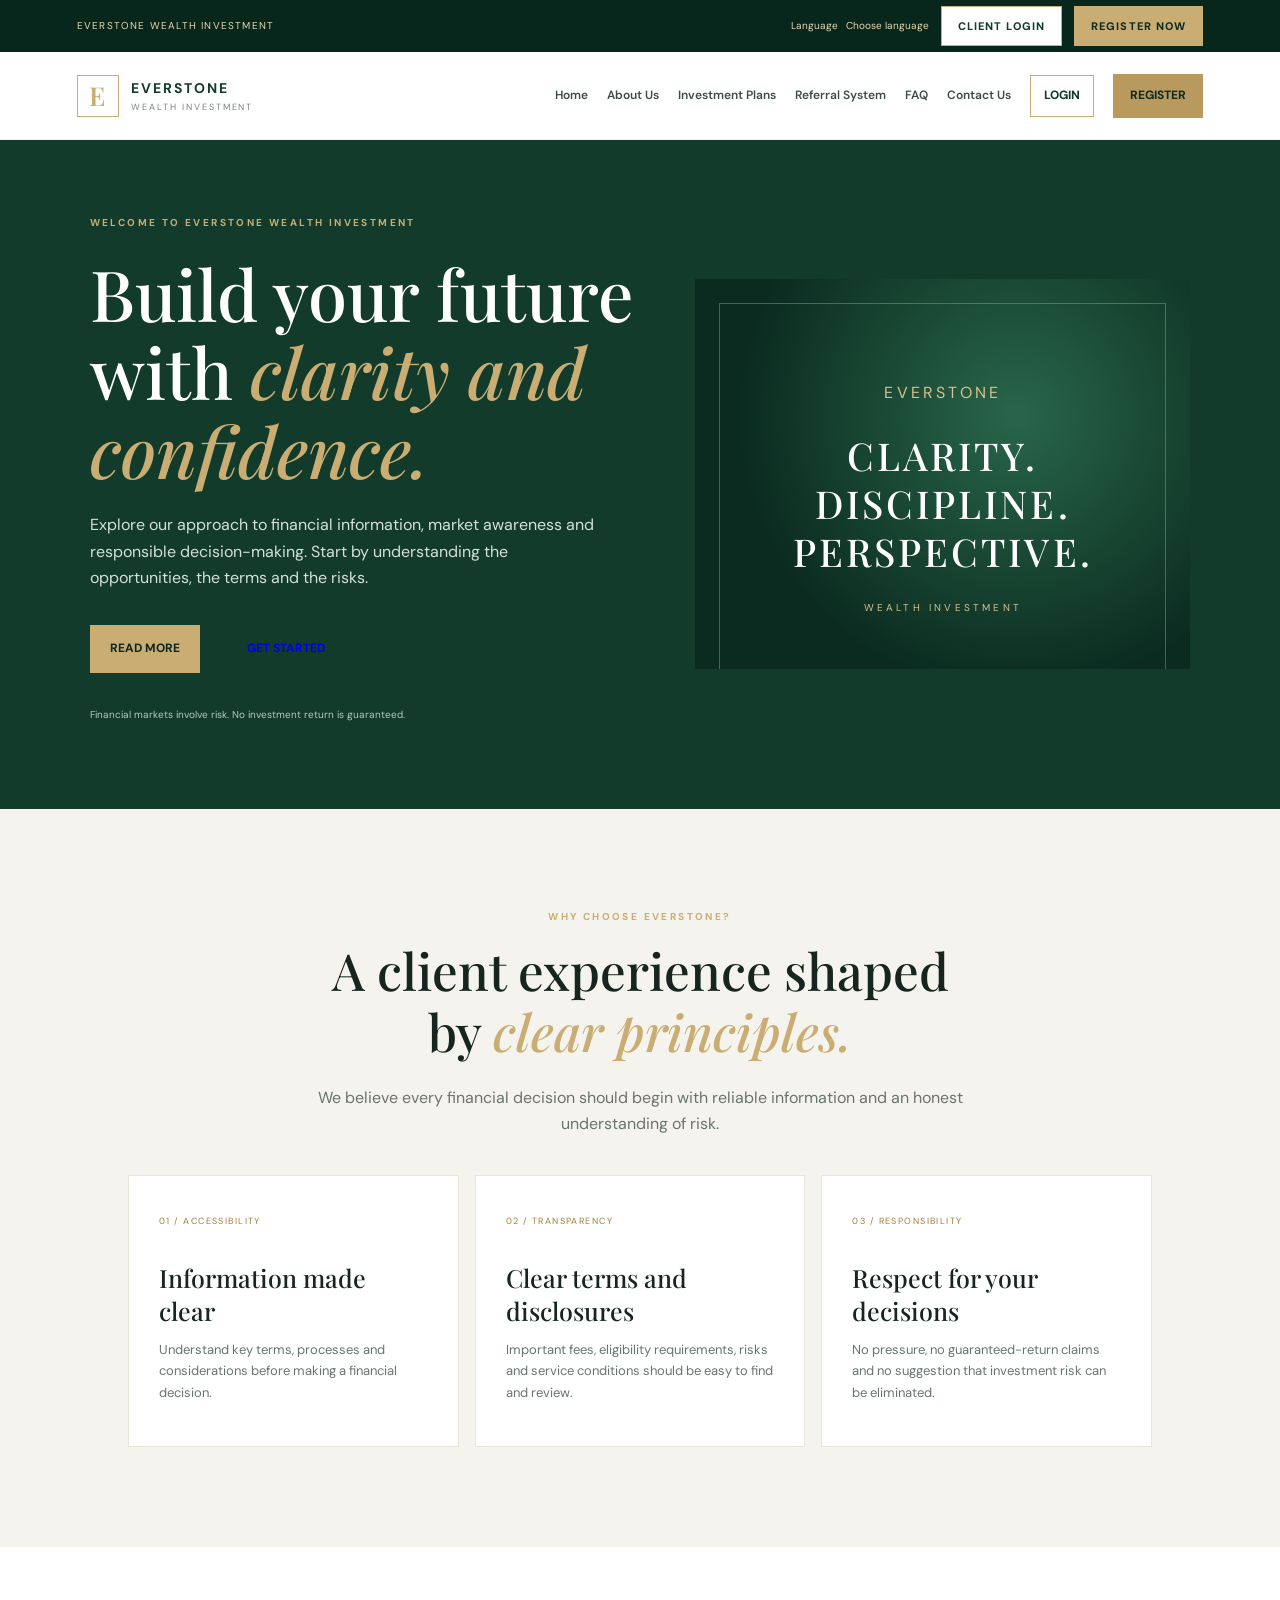
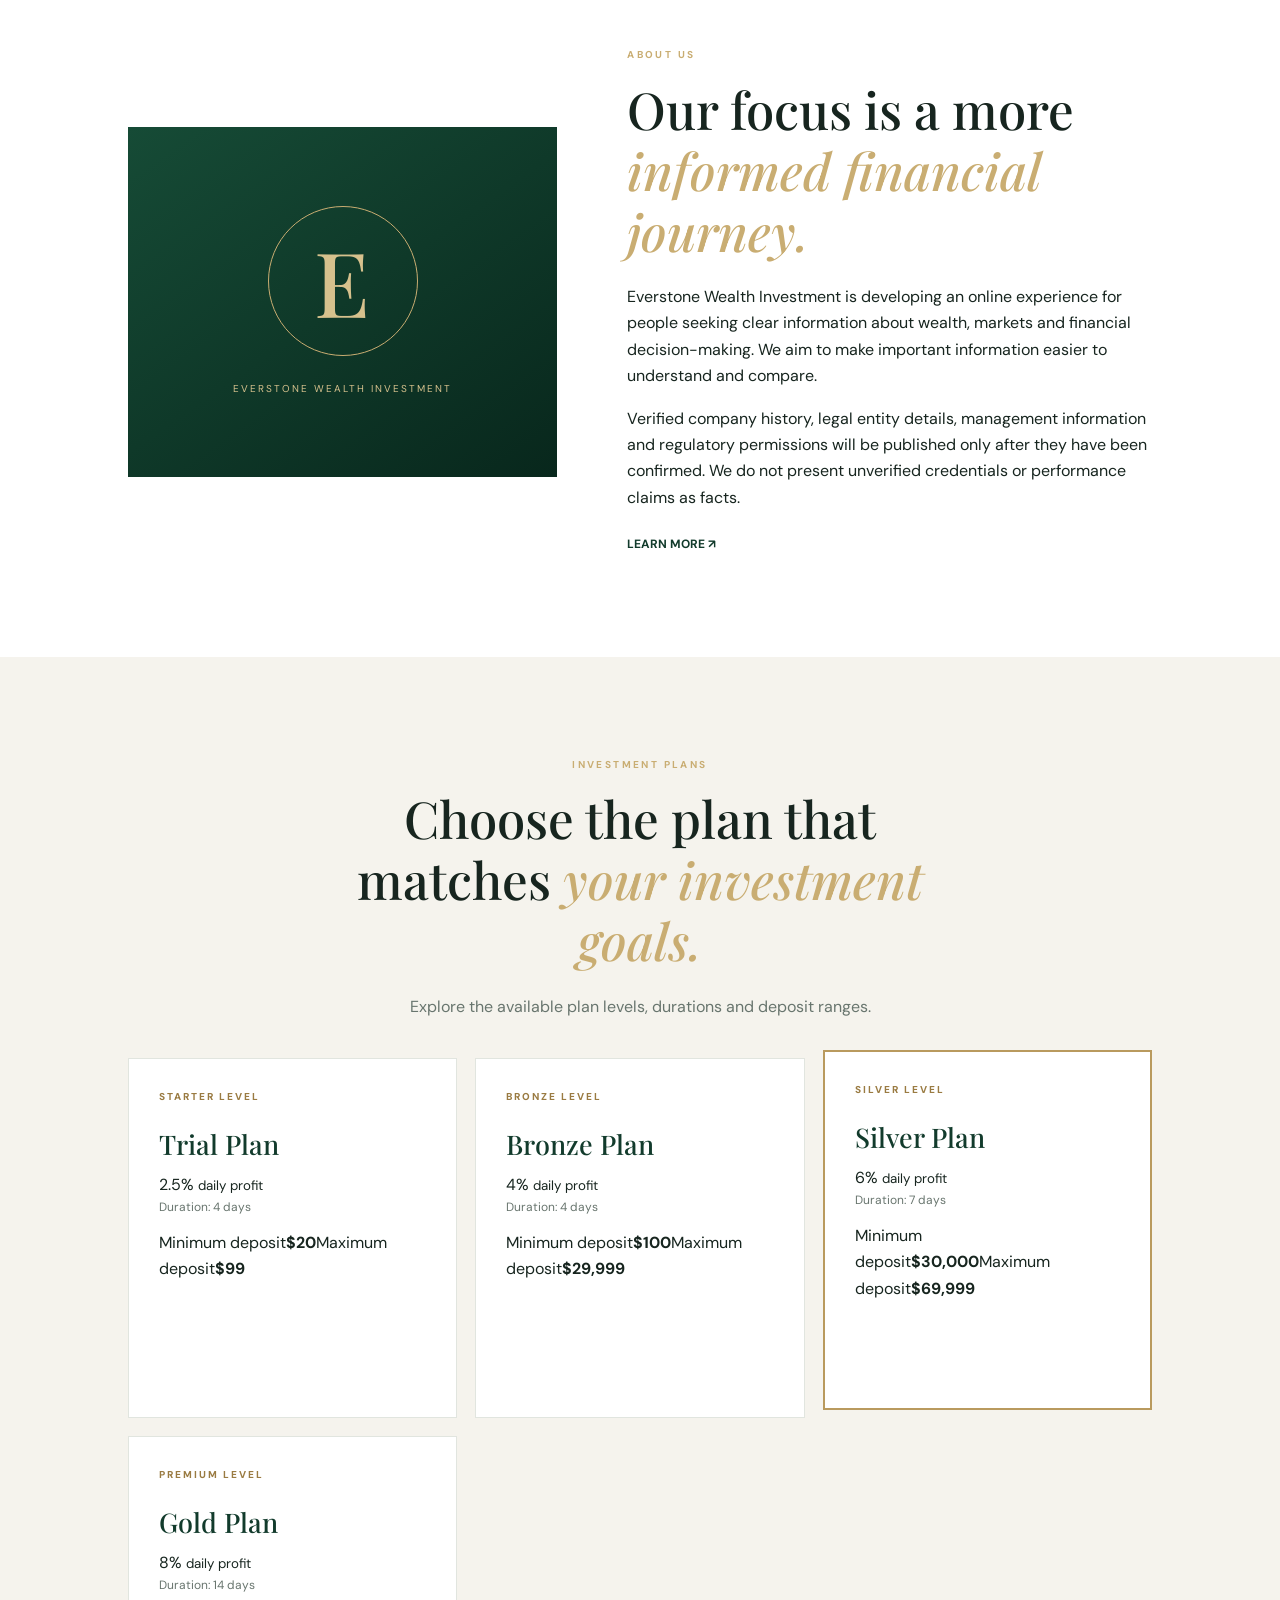
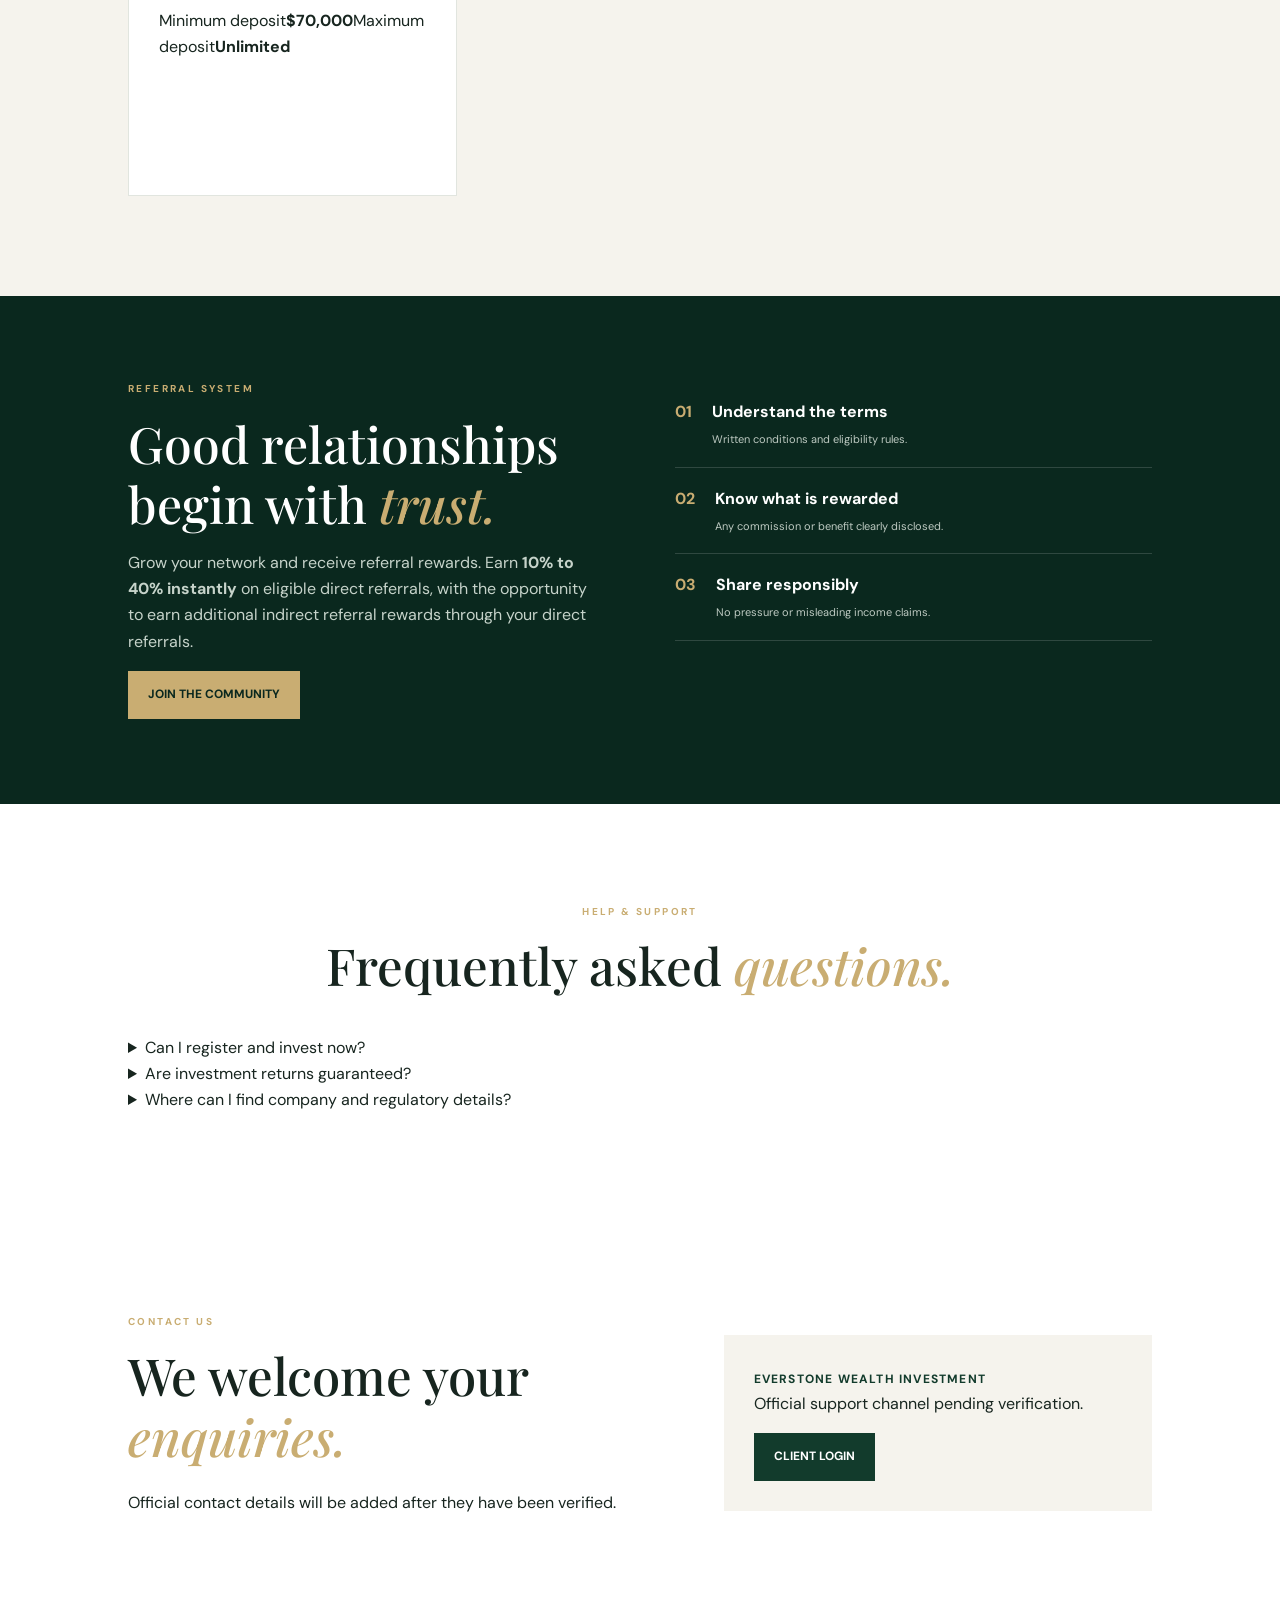
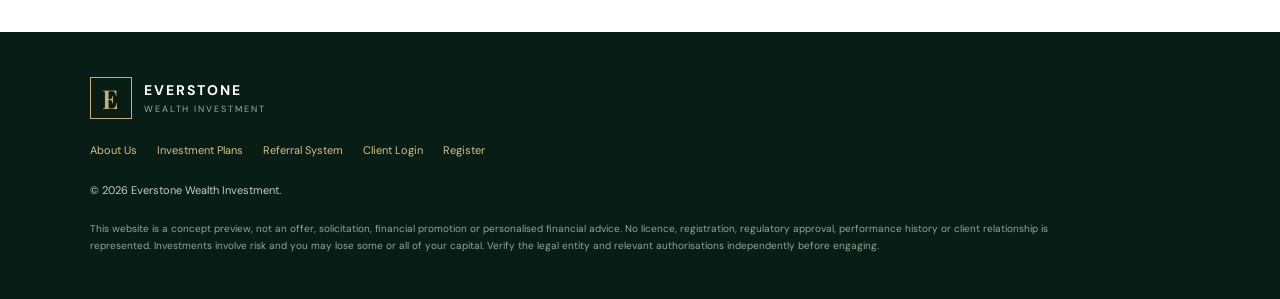
==== commit 1f30758b: "Add investment plan tiers and referral programme to homepage" ====
--- a/index.html
+++ b/index.html
@@ -1,14 +1,14 @@
 <!doctype html>
 <html lang="en"><head><meta charset="utf-8"><meta name="viewport" content="width=device-width,initial-scale=1"><meta name="description" content="Everstone Wealth Investment — company information, investment education and client portal access."><meta name="theme-color" content="#103b2b"><title>Everstone Wealth Investment | Welcome</title><link rel="stylesheet" href="styles.css"></head>
 <body><a class="skip-link" href="#main">Skip to content</a>
-<div class="top-access"><div class="top-inner"><span>EVERSTONE WEALTH INVESTMENT</span><div class="top-actions"><div class="language-wrap"><span>Language</span><div id="google_translate_element"><select aria-label="Language selector" id="language-fallback"><option value="">Select language</option><option>Translation loading…</option></select></div></div><a class="top-login" href="login.html">CLIENT LOGIN</a><a class="top-register" href="register.html">REGISTER NOW</a></div></div></div>
+<div class="top-access"><div class="top-inner"><span>EVERSTONE WEALTH INVESTMENT</span><div class="top-actions"><div class="language-wrap"><span>Language</span><div id="google_translate_element" aria-label="Choose your language"><span class="language-loading">Choose language</span></div></div><a class="top-login" href="login.html">CLIENT LOGIN</a><a class="top-register" href="register.html">REGISTER NOW</a></div></div></div>
 <header class="site-header"><a class="brand" href="index.html"><span class="brand-mark">E</span><span><strong>EVERSTONE</strong><small>WEALTH INVESTMENT</small></span></a><button class="menu-toggle" aria-label="Toggle navigation" aria-expanded="false">☰</button><nav class="nav"><a href="#home">Home</a><a href="#about">About Us</a><a href="#plans">Investment Plans</a><a href="#referrals">Referral System</a><a href="#faq">FAQ</a><a href="#contact">Contact Us</a><a class="nav-login" href="login.html">LOGIN</a><a class="nav-cta" href="register.html">REGISTER</a></nav></header>
 <main id="main">
 <section class="hero rw-hero" id="home"><div class="hero-copy"><p class="eyebrow">WELCOME TO EVERSTONE WEALTH INVESTMENT</p><h1>Build your future with <em>clarity and confidence.</em></h1><p class="hero-lede">Explore our approach to financial information, market awareness and responsible decision-making. Start by understanding the opportunities, the terms and the risks.</p><div class="hero-actions"><a class="button button-gold" href="#about">READ MORE</a><a class="button button-outline" href="register.html">GET STARTED</a></div><p class="micro-note">Financial markets involve risk. No investment return is guaranteed.</p></div><div class="hero-art"><div class="hero-art-inner"><span>EVERSTONE</span><strong>CLARITY.<br>DISCIPLINE.<br>PERSPECTIVE.</strong><i>WEALTH INVESTMENT</i></div></div></section>
 <section class="why-block section" id="why"><div class="section-heading centered"><div class="section-label">WHY CHOOSE EVERSTONE?</div><h2>A client experience shaped by <em>clear principles.</em></h2><p>We believe every financial decision should begin with reliable information and an honest understanding of risk.</p></div><div class="service-grid"><article class="service-card"><span>01 / ACCESSIBILITY</span><h3>Information made clear</h3><p>Understand key terms, processes and considerations before making a financial decision.</p></article><article class="service-card"><span>02 / TRANSPARENCY</span><h3>Clear terms and disclosures</h3><p>Important fees, eligibility requirements, risks and service conditions should be easy to find and review.</p></article><article class="service-card"><span>03 / RESPONSIBILITY</span><h3>Respect for your decisions</h3><p>No pressure, no guaranteed-return claims and no suggestion that investment risk can be eliminated.</p></article></div></section>
 <section class="section rw-about" id="about"><div class="about-visual"><div class="about-emblem">E</div><span>EVERSTONE WEALTH INVESTMENT</span></div><div><div class="section-label">ABOUT US</div><h2>Our focus is a more <em>informed financial journey.</em></h2><p>Everstone Wealth Investment is developing an online experience for people seeking clear information about wealth, markets and financial decision-making. We aim to make important information easier to understand and compare.</p><p>Verified company history, legal entity details, management information and regulatory permissions will be published only after they have been confirmed. We do not present unverified credentials or performance claims as facts.</p><a class="text-link-dark" href="#contact">LEARN MORE ↗</a></div></section>
-<section class="section plans-section" id="plans"><div class="section-heading centered"><div class="section-label">INVESTMENT PLANS</div><h2>Explore the information before <em>you decide.</em></h2><p>Product terms are being prepared and independently checked. No plan is currently open for deposits through this preview website.</p></div><div class="plan-grid"><article class="plan-card"><div class="plan-head">FOUNDATION</div><h3>Core information</h3><p>For visitors learning about the platform and the basics of investment risk.</p><ul><li>Product information when verified</li><li>Fees and eligibility details</li><li>Risk disclosures</li></ul><span class="plan-status">DETAILS COMING AFTER VERIFICATION</span></article><article class="plan-card featured"><div class="plan-head">PORTFOLIO</div><h3>Investment options</h3><p>Any available investment option will be described with its full terms and relevant documentation.</p><ul><li>Clear investment objectives</li><li>Time horizon and liquidity terms</li><li>Potential risks and charges</li></ul><span class="plan-status">NOT OPEN FOR DEPOSITS</span></article><article class="plan-card"><div class="plan-head">CLIENT SERVICES</div><h3>Account access</h3><p>Proposed tools for eligible clients once secure account services are ready.</p><ul><li>Account information</li><li>Statements and activity</li><li>Support and profile controls</li></ul><span class="plan-status">PORTAL PREVIEW ONLY</span></article></div></section>
-<section class="referral-section" id="referrals"><div class="referral-copy"><div class="section-label">REFERRAL SYSTEM</div><h2>Good relationships begin with <em>trust.</em></h2><p>If Everstone launches a referral programme, eligibility, rewards, payment terms and any conflicts of interest will be published before anyone participates.</p><a class="button button-gold" href="register.html">REGISTRATION INFORMATION</a></div><div class="referral-points"><div><b>01</b><span><strong>Understand the terms</strong><small>Written conditions and eligibility rules.</small></span></div><div><b>02</b><span><strong>Know what is rewarded</strong><small>Any commission or benefit clearly disclosed.</small></span></div><div><b>03</b><span><strong>Share responsibly</strong><small>No pressure or misleading income claims.</small></span></div></div></section>
+<section class="section plans-section" id="plans"><div class="section-heading centered"><div class="section-label">INVESTMENT PLANS</div><h2>Choose the plan that matches <em>your investment goals.</em></h2><p>Explore the available plan levels, durations and deposit ranges.</p></div><div class="plan-grid plan-grid-four"><article class="plan-card"><div class="plan-head">STARTER LEVEL</div><h3>Trial Plan</h3><div class="plan-rate">2.5% <small>daily profit</small></div><p class="plan-duration">Duration: 4 days</p><div class="plan-terms"><span>Minimum deposit<strong>$20</strong></span><span>Maximum deposit<strong>$99</strong></span></div></article><article class="plan-card"><div class="plan-head">BRONZE LEVEL</div><h3>Bronze Plan</h3><div class="plan-rate">4% <small>daily profit</small></div><p class="plan-duration">Duration: 4 days</p><div class="plan-terms"><span>Minimum deposit<strong>$100</strong></span><span>Maximum deposit<strong>$29,999</strong></span></div></article><article class="plan-card featured"><div class="plan-head">SILVER LEVEL</div><h3>Silver Plan</h3><div class="plan-rate">6% <small>daily profit</small></div><p class="plan-duration">Duration: 7 days</p><div class="plan-terms"><span>Minimum deposit<strong>$30,000</strong></span><span>Maximum deposit<strong>$69,999</strong></span></div></article><article class="plan-card"><div class="plan-head">PREMIUM LEVEL</div><h3>Gold Plan</h3><div class="plan-rate">8% <small>daily profit</small></div><p class="plan-duration">Duration: 14 days</p><div class="plan-terms"><span>Minimum deposit<strong>$70,000</strong></span><span>Maximum deposit<strong>Unlimited</strong></span></div></article></div></section>
+<section class="referral-section" id="referrals"><div class="referral-copy"><div class="section-label">REFERRAL SYSTEM</div><h2>Good relationships begin with <em>trust.</em></h2><p>Grow your network and receive referral rewards. Earn <strong>10% to 40% instantly</strong> on eligible direct referrals, with the opportunity to earn additional indirect referral rewards through your direct referrals.</p><a class="button button-gold" href="register.html">JOIN THE COMMUNITY</a></div><div class="referral-points"><div><b>01</b><span><strong>Understand the terms</strong><small>Written conditions and eligibility rules.</small></span></div><div><b>02</b><span><strong>Know what is rewarded</strong><small>Any commission or benefit clearly disclosed.</small></span></div><div><b>03</b><span><strong>Share responsibly</strong><small>No pressure or misleading income claims.</small></span></div></div></section>
 <section class="section faq-section" id="faq"><div class="section-heading centered"><div class="section-label">HELP & SUPPORT</div><h2>Frequently asked <em>questions.</em></h2></div><div class="faq-list"><details><summary>Can I register and invest now?</summary><p>Registration and investment functions are not live. The account pages are design previews and do not accept or store information or funds.</p></details><details><summary>Are investment returns guaranteed?</summary><p>No. Investments carry risk, values can fall and you may lose some or all of your capital. No return is guaranteed.</p></details><details><summary>Where can I find company and regulatory details?</summary><p>Verified legal entity and regulatory information will be published once confirmed. Please independently verify any financial service and its authorisations before relying on it.</p></details></div></section>
 <section class="section contact-section" id="contact"><div><div class="section-label">CONTACT US</div><h2>We welcome your <em>enquiries.</em></h2><p>Official contact details will be added after they have been verified.</p></div><div class="contact-panel"><strong>EVERSTONE WEALTH INVESTMENT</strong><p>Official support channel pending verification.</p><a class="button button-dark" href="login.html">CLIENT LOGIN</a></div></section>
 </main><footer class="footer"><a class="brand brand-footer" href="index.html"><span class="brand-mark">E</span><span><strong>EVERSTONE</strong><small>WEALTH INVESTMENT</small></span></a><p class="footer-links"><a href="#about">About Us</a><a href="#plans">Investment Plans</a><a href="#referrals">Referral System</a><a href="login.html">Client Login</a><a href="register.html">Register</a></p><p>© <span id="year"></span> Everstone Wealth Investment.</p><p class="footer-note">This website is a concept preview, not an offer, solicitation, financial promotion or personalised financial advice. No licence, registration, regulatory approval, performance history or client relationship is represented. Investments involve risk and you may lose some or all of your capital. Verify the legal entity and relevant authorisations independently before engaging.</p></footer>
--- a/styles.css
+++ b/styles.css
@@ -6,3 +6,8 @@
 /* Clear client access navigation and portal links */
 .nav .nav-login{color:var(--green);font-weight:700;border-bottom:1px solid var(--gold);padding:8px 0}.portal-actions{display:flex;flex-wrap:wrap;gap:20px;margin-top:18px}.portal-actions a,.footer-links a{font-size:11px;color:#e4d5ad;text-decoration:none}.portal-actions a:hover,.footer-links a:hover{text-decoration:underline}.contact-links{display:flex;align-items:center;gap:20px;flex-wrap:wrap}.footer-links{display:flex;gap:22px;flex-wrap:wrap}.footer-links a{color:#d7c18c}.nav .nav-cta{font-weight:700}
 @media(max-width:800px){.nav .nav-login{border-bottom:0;padding:0}.portal-actions{flex-direction:column;gap:10px}.contact-links{align-items:flex-start;flex-direction:column}}
+
+/* Homepage layout revision inspired by the reference site's section order */
+.top-access{background:#08271c;color:#e6d7b2;font-size:10px;letter-spacing:.12em}.top-inner{min-height:46px;padding:6px 6%;display:flex;align-items:center;justify-content:space-between;gap:15px}.top-actions{display:flex;align-items:center;gap:12px}.language-wrap{display:flex;align-items:center;gap:8px;letter-spacing:0}.language-wrap select{max-width:150px;padding:7px;border:1px solid #a88b53;background:#fff;color:#163c2d;font-size:11px}.top-login,.top-register{display:inline-block;padding:10px 16px;text-decoration:none;font-size:11px;font-weight:800;letter-spacing:.1em;border:1px solid var(--gold)}.top-login{background:#fff;color:var(--green)}.top-register{background:var(--gold);color:#102b20}.site-header{padding-left:6%;padding-right:6%}.nav{gap:19px}.nav a{font-weight:600}.nav .nav-login{font-weight:800;color:var(--green);border:1px solid var(--gold);padding:10px 13px}.nav .nav-cta{font-weight:800;background:#b99a5e;color:#102b20;padding:12px 17px}.rw-hero{min-height:570px;padding-top:75px;padding-bottom:75px}.rw-hero h1{max-width:650px}.rw-hero .hero-art{border:0;background:radial-gradient(circle at 65% 35%,#28664a,#0b2b20 68%)}.hero-art-inner{height:100%;display:flex;flex-direction:column;justify-content:center;align-items:center;text-align:center;border:1px solid #c9ad7266;margin:24px;color:#d8c18c;letter-spacing:.2em}.hero-art-inner strong{font:500 clamp(28px,3vw,43px)/1.25 'Playfair Display';margin:25px 0;color:#fff;letter-spacing:.08em}.hero-art-inner i{font-style:normal;font-size:10px}.centered{text-align:center;margin-left:auto;margin-right:auto}.why-block{background:#f5f3ed}.rw-about{display:grid;grid-template-columns:.9fr 1.1fr;gap:70px;align-items:center}.about-visual{min-height:350px;background:linear-gradient(145deg,#164b36,#08271c);display:flex;flex-direction:column;align-items:center;justify-content:center;color:#d6c18d;letter-spacing:.2em;font-size:10px}.about-emblem{width:150px;height:150px;border:1px solid #c9ad72;border-radius:50%;display:grid;place-items:center;font:500 90px 'Playfair Display';margin-bottom:25px}.plans-section{background:#f5f3ed}.plan-grid{display:grid;grid-template-columns:repeat(3,1fr);gap:18px}.plan-card{background:#fff;padding:30px;border:1px solid #e1e5df;display:flex;flex-direction:column;min-height:360px}.plan-card.featured{border:2px solid #b99a5e;transform:translateY(-8px)}.plan-head{font-size:10px;letter-spacing:.2em;color:#9a7b42;font-weight:800}.plan-card h3{font:500 27px 'Playfair Display';color:var(--green);margin:20px 0 10px}.plan-card p,.plan-card li{font-size:12px;color:var(--muted)}.plan-card ul{padding-left:18px;line-height:2}.plan-status{font-size:9px;font-weight:800;letter-spacing:.08em;color:#745d2e;background:#f7f0df;padding:10px;margin-top:auto}.referral-section{background:#0a281e;color:#fff;padding:85px 10%;display:grid;grid-template-columns:1fr 1fr;gap:70px}.referral-section h2{font:500 clamp(34px,4vw,50px)/1.2 'Playfair Display';margin:16px 0}.referral-section p{color:#c6d3ca;max-width:520px}.referral-points>div{display:flex;gap:20px;padding:18px 0;border-bottom:1px solid #ffffff26}.referral-points b{color:var(--gold)}.referral-points strong,.referral-points small{display:block}.referral-points small{color:#bdc9c1;font-size:11px;margin-top:5px}.faq-section{background:#fff}.contact-section{display:grid;grid-template-columns:1fr .8fr;gap:60px}.contact-panel{align-self:center}.contact-panel strong{color:var(--green);letter-spacing:.1em;font-size:12px}.footer-links{display:flex;flex-wrap:wrap;gap:20px}.footer-links a{color:#d7c18c;text-decoration:none;font-size:11px}.goog-te-gadget{font-size:0!important;color:transparent!important}.goog-te-gadget .goog-te-combo{margin:0!important;font-size:11px!important;color:#163c2d!important;padding:7px!important}.goog-te-banner-frame{display:none!important}body{top:0!important}
+@media(max-width:900px){.nav{gap:10px}.nav a{font-size:10px}.rw-about{gap:35px}.referral-section{padding:70px 7%;gap:35px}}
+@media(max-width:800px){.top-inner{align-items:flex-start;flex-direction:column;padding:10px 5%;gap:8px}.top-actions{width:100%;flex-wrap:wrap}.language-wrap{margin-right:auto}.site-header{padding:0 5%}.nav{top:74px}.nav .nav-login,.nav .nav-cta{text-align:center}.rw-about,.contact-section,.referral-section{grid-template-columns:1fr}.about-visual{min-height:260px}.plan-grid{grid-template-columns:1fr}.plan-card.featured{transform:none}.rw-hero{padding-top:55px;padding-bottom:55px}.hero-art-inner{min-height:220px}.section{padding:65px 7%}}
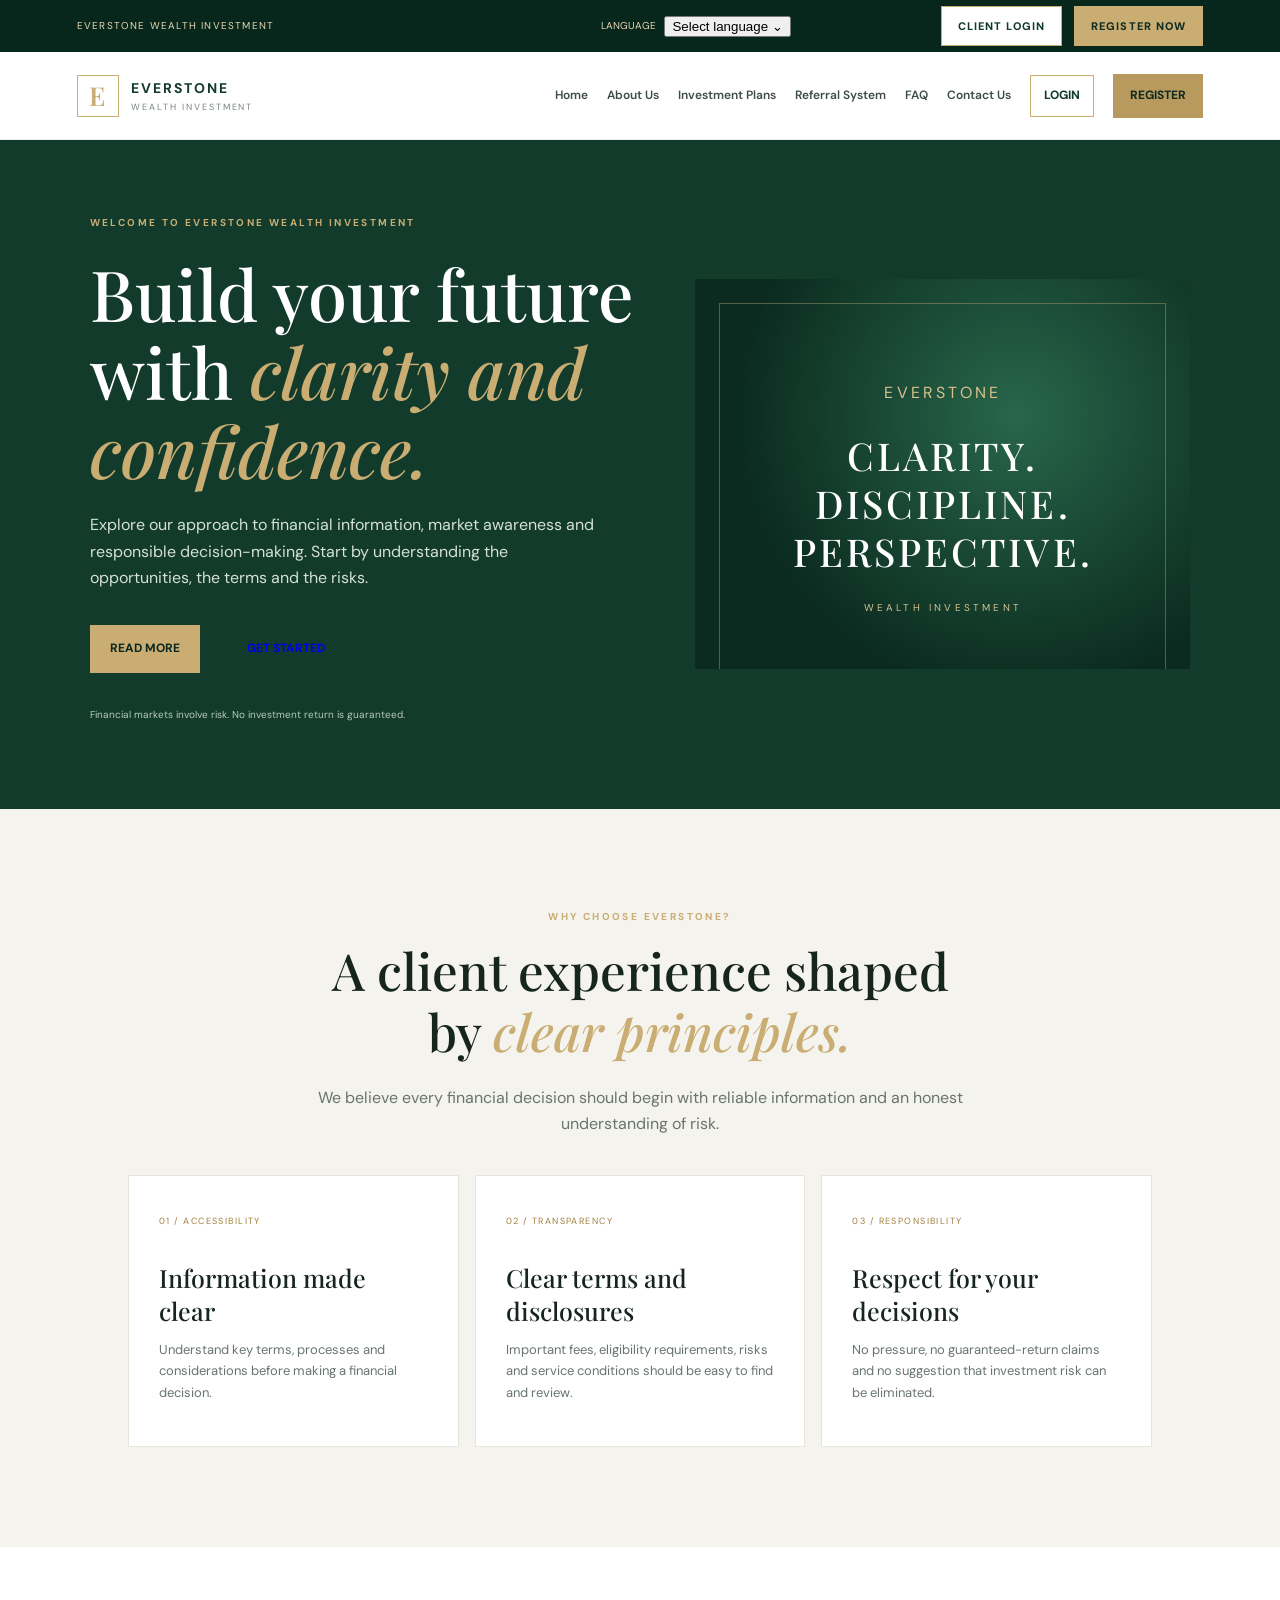
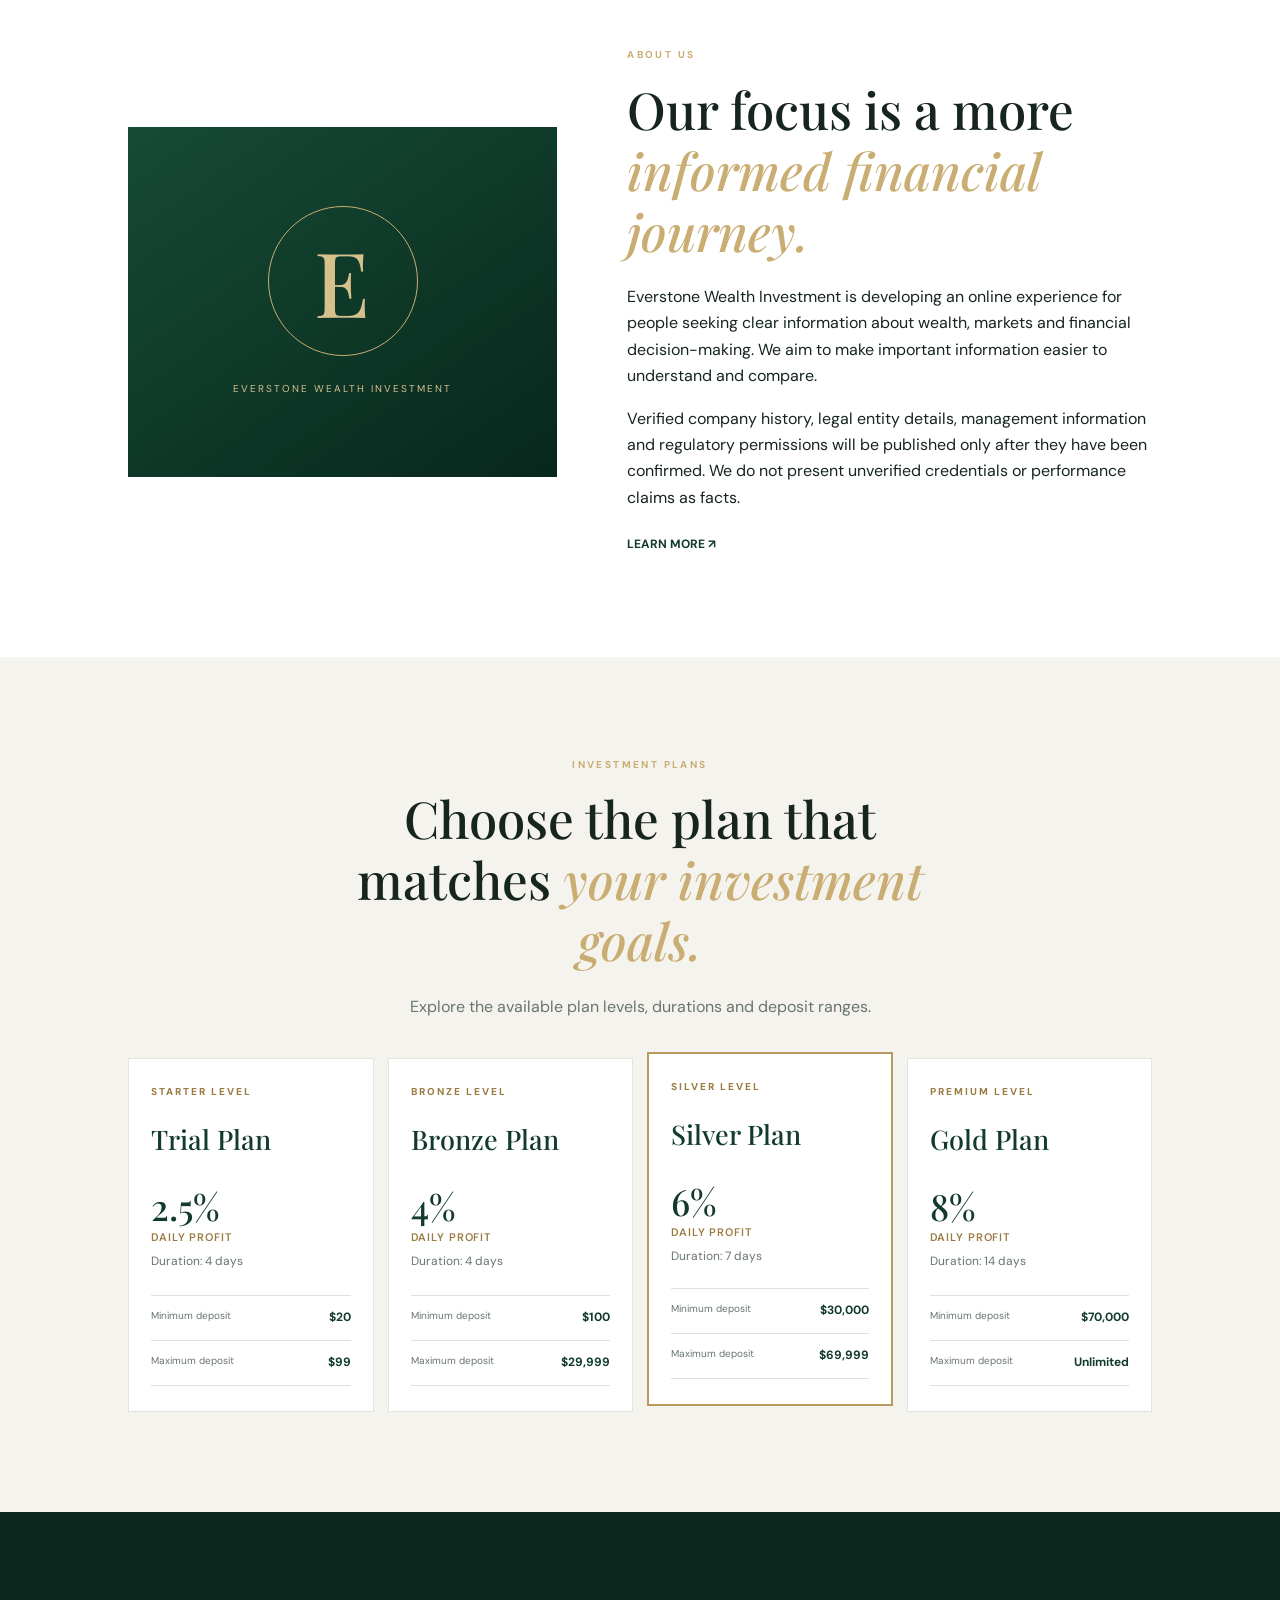
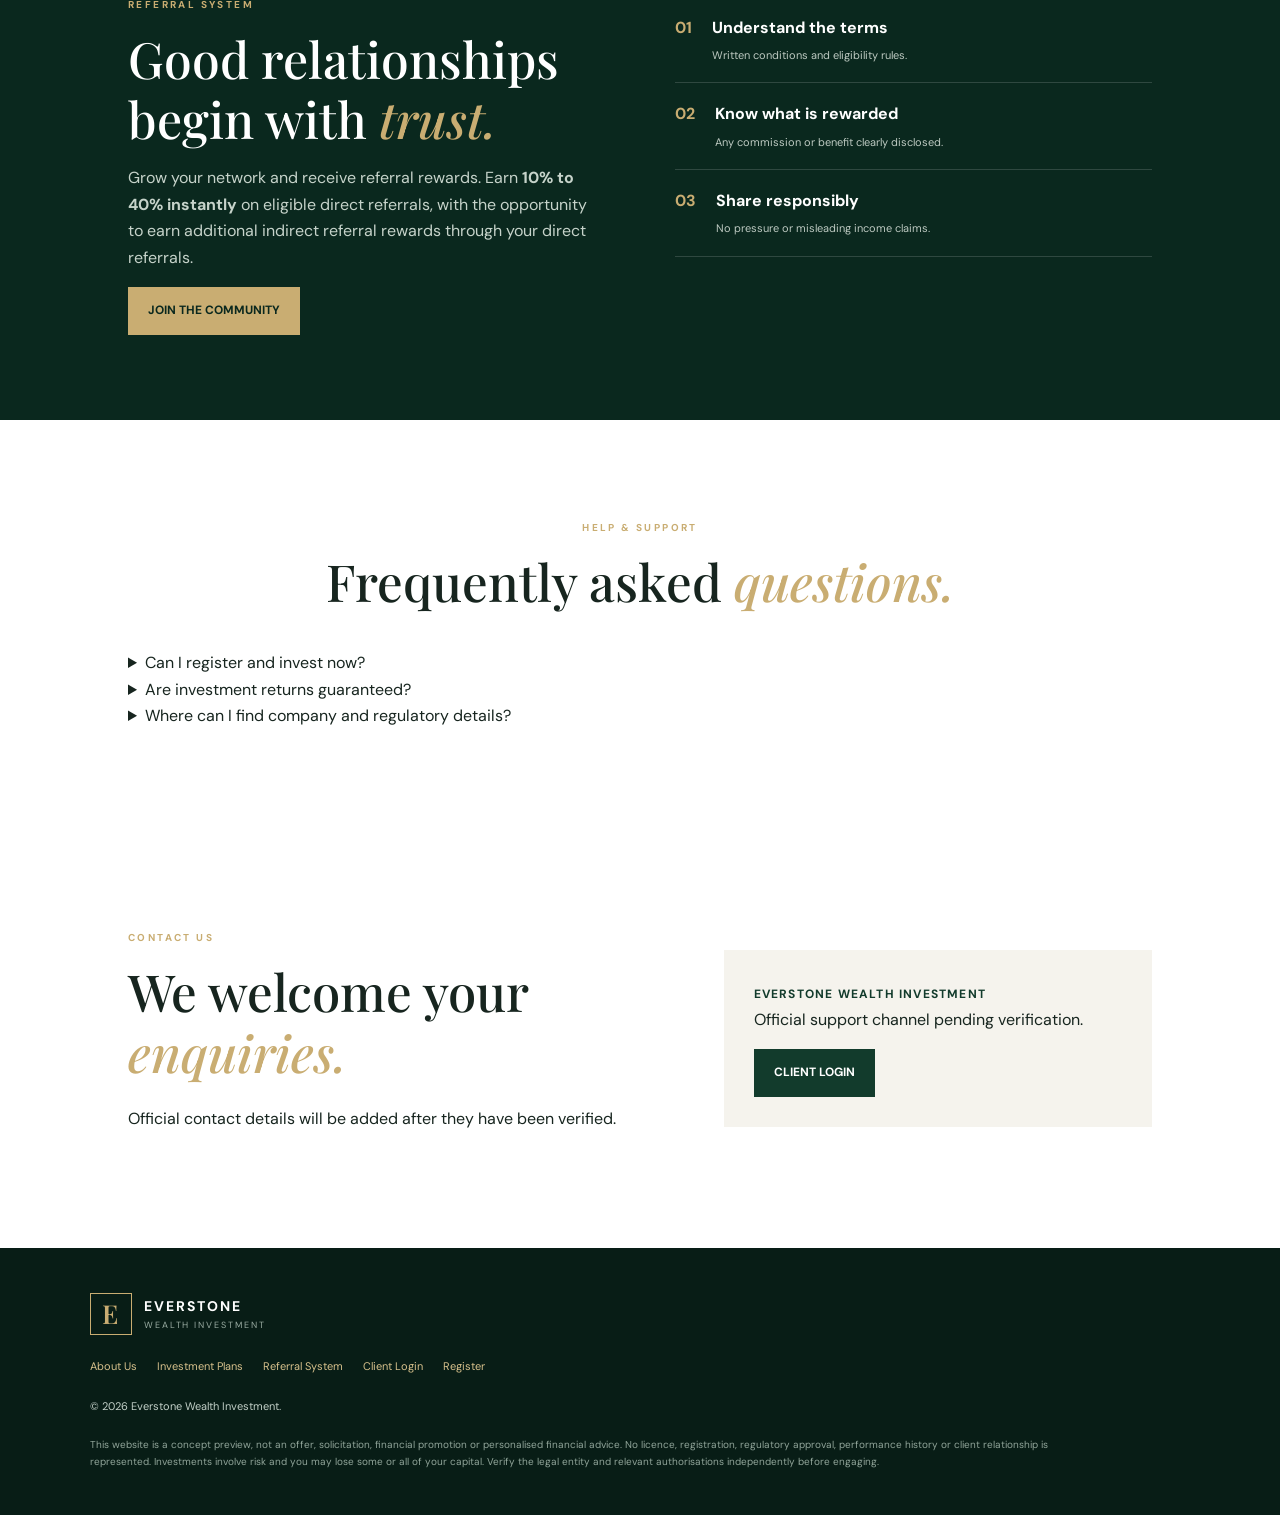
==== commit 8a9965ae: "Add professional vertical language selector" ====
--- a/index.html
+++ b/index.html
@@ -1,7 +1,7 @@
 <!doctype html>
 <html lang="en"><head><meta charset="utf-8"><meta name="viewport" content="width=device-width,initial-scale=1"><meta name="description" content="Everstone Wealth Investment — company information, investment education and client portal access."><meta name="theme-color" content="#103b2b"><title>Everstone Wealth Investment | Welcome</title><link rel="stylesheet" href="styles.css"></head>
 <body><a class="skip-link" href="#main">Skip to content</a>
-<div class="top-access"><div class="top-inner"><span>EVERSTONE WEALTH INVESTMENT</span><div class="top-actions"><div class="language-wrap"><span>Language</span><div id="google_translate_element" aria-label="Choose your language"><span class="language-loading">Choose language</span></div></div><a class="top-login" href="login.html">CLIENT LOGIN</a><a class="top-register" href="register.html">REGISTER NOW</a></div></div></div>
+<div class="top-access"><div class="top-inner"><span>EVERSTONE WEALTH INVESTMENT</span><div class="top-actions"><div class="language-wrap"><span class="language-label">LANGUAGE</span><div class="language-picker"><button class="language-trigger" id="languageTrigger" type="button" aria-expanded="false" aria-controls="languageMenu">Select language <span aria-hidden="true">⌄</span></button><div class="language-menu" id="languageMenu" hidden><input class="language-search" id="languageSearch" type="search" placeholder="Search languages" aria-label="Search languages"><div class="language-options" id="languageOptions"></div></div></div><div id="google_translate_element" class="translate-engine" aria-hidden="true"></div></div><a class="top-login" href="login.html">CLIENT LOGIN</a><a class="top-register" href="register.html">REGISTER NOW</a></div></div></div>
 <header class="site-header"><a class="brand" href="index.html"><span class="brand-mark">E</span><span><strong>EVERSTONE</strong><small>WEALTH INVESTMENT</small></span></a><button class="menu-toggle" aria-label="Toggle navigation" aria-expanded="false">☰</button><nav class="nav"><a href="#home">Home</a><a href="#about">About Us</a><a href="#plans">Investment Plans</a><a href="#referrals">Referral System</a><a href="#faq">FAQ</a><a href="#contact">Contact Us</a><a class="nav-login" href="login.html">LOGIN</a><a class="nav-cta" href="register.html">REGISTER</a></nav></header>
 <main id="main">
 <section class="hero rw-hero" id="home"><div class="hero-copy"><p class="eyebrow">WELCOME TO EVERSTONE WEALTH INVESTMENT</p><h1>Build your future with <em>clarity and confidence.</em></h1><p class="hero-lede">Explore our approach to financial information, market awareness and responsible decision-making. Start by understanding the opportunities, the terms and the risks.</p><div class="hero-actions"><a class="button button-gold" href="#about">READ MORE</a><a class="button button-outline" href="register.html">GET STARTED</a></div><p class="micro-note">Financial markets involve risk. No investment return is guaranteed.</p></div><div class="hero-art"><div class="hero-art-inner"><span>EVERSTONE</span><strong>CLARITY.<br>DISCIPLINE.<br>PERSPECTIVE.</strong><i>WEALTH INVESTMENT</i></div></div></section>
@@ -12,4 +12,4 @@
 <section class="section faq-section" id="faq"><div class="section-heading centered"><div class="section-label">HELP & SUPPORT</div><h2>Frequently asked <em>questions.</em></h2></div><div class="faq-list"><details><summary>Can I register and invest now?</summary><p>Registration and investment functions are not live. The account pages are design previews and do not accept or store information or funds.</p></details><details><summary>Are investment returns guaranteed?</summary><p>No. Investments carry risk, values can fall and you may lose some or all of your capital. No return is guaranteed.</p></details><details><summary>Where can I find company and regulatory details?</summary><p>Verified legal entity and regulatory information will be published once confirmed. Please independently verify any financial service and its authorisations before relying on it.</p></details></div></section>
 <section class="section contact-section" id="contact"><div><div class="section-label">CONTACT US</div><h2>We welcome your <em>enquiries.</em></h2><p>Official contact details will be added after they have been verified.</p></div><div class="contact-panel"><strong>EVERSTONE WEALTH INVESTMENT</strong><p>Official support channel pending verification.</p><a class="button button-dark" href="login.html">CLIENT LOGIN</a></div></section>
 </main><footer class="footer"><a class="brand brand-footer" href="index.html"><span class="brand-mark">E</span><span><strong>EVERSTONE</strong><small>WEALTH INVESTMENT</small></span></a><p class="footer-links"><a href="#about">About Us</a><a href="#plans">Investment Plans</a><a href="#referrals">Referral System</a><a href="login.html">Client Login</a><a href="register.html">Register</a></p><p>© <span id="year"></span> Everstone Wealth Investment.</p><p class="footer-note">This website is a concept preview, not an offer, solicitation, financial promotion or personalised financial advice. No licence, registration, regulatory approval, performance history or client relationship is represented. Investments involve risk and you may lose some or all of your capital. Verify the legal entity and relevant authorisations independently before engaging.</p></footer>
-<script>document.getElementById('year').textContent=new Date().getFullYear();const t=document.querySelector('.menu-toggle'),n=document.querySelector('.nav');t.addEventListener('click',()=>{const o=n.classList.toggle('open');t.setAttribute('aria-expanded',String(o))});n.querySelectorAll('a').forEach(a=>a.addEventListener('click',()=>{n.classList.remove('open');t.setAttribute('aria-expanded','false')}));function googleTranslateElementInit(){new google.translate.TranslateElement({pageLanguage:'en',autoDisplay:false,layout:google.translate.TranslateElement.InlineLayout.SIMPLE},'google_translate_element')} </script><script src="https://translate.google.com/translate_a/element.js?cb=googleTranslateElementInit" async></script></body></html>+<script>document.getElementById('year').textContent=new Date().getFullYear();const t=document.querySelector('.menu-toggle'),n=document.querySelector('.nav');t.addEventListener('click',()=>{const o=n.classList.toggle('open');t.setAttribute('aria-expanded',String(o))});n.querySelectorAll('a').forEach(a=>a.addEventListener('click',()=>{n.classList.remove('open');t.setAttribute('aria-expanded','false')}));const languageNames=[["Afrikaans","af"],["Albanian","sq"],["Amharic","am"],["Arabic","ar"],["Armenian","hy"],["Azerbaijani","az"],["Basque","eu"],["Belarusian","be"],["Bengali","bn"],["Bosnian","bs"],["Bulgarian","bg"],["Catalan","ca"],["Cebuano","ceb"],["Chinese (Simplified)","zh-CN"],["Chinese (Traditional)","zh-TW"],["Corsican","co"],["Croatian","hr"],["Czech","cs"],["Danish","da"],["Dutch","nl"],["English","en"],["Esperanto","eo"],["Estonian","et"],["Filipino","tl"],["Finnish","fi"],["French","fr"],["Frisian","fy"],["Galician","gl"],["Georgian","ka"],["German","de"],["Greek","el"],["Gujarati","gu"],["Haitian Creole","ht"],["Hausa","ha"],["Hawaiian","haw"],["Hebrew","iw"],["Hindi","hi"],["Hmong","hmn"],["Hungarian","hu"],["Icelandic","is"],["Igbo","ig"],["Indonesian","id"],["Irish","ga"],["Italian","it"],["Japanese","ja"],["Javanese","jw"],["Kannada","kn"],["Kazakh","kk"],["Khmer","km"],["Kinyarwanda","rw"],["Korean","ko"],["Kurdish","ku"],["Kyrgyz","ky"],["Lao","lo"],["Latin","la"],["Latvian","lv"],["Lithuanian","lt"],["Luxembourgish","lb"],["Macedonian","mk"],["Malagasy","mg"],["Malay","ms"],["Malayalam","ml"],["Maltese","mt"],["Maori","mi"],["Marathi","mr"],["Mongolian","mn"],["Myanmar (Burmese)","my"],["Nepali","ne"],["Norwegian","no"],["Odia","or"],["Pashto","ps"],["Persian","fa"],["Polish","pl"],["Portuguese","pt"],["Punjabi","pa"],["Romanian","ro"],["Russian","ru"],["Samoan","sm"],["Scots Gaelic","gd"],["Serbian","sr"],["Sesotho","st"],["Shona","sn"],["Sindhi","sd"],["Sinhala","si"],["Slovak","sk"],["Slovenian","sl"],["Somali","so"],["Spanish","es"],["Sundanese","su"],["Swahili","sw"],["Swedish","sv"],["Tajik","tg"],["Tamil","ta"],["Tatar","tt"],["Telugu","te"],["Thai","th"],["Turkish","tr"],["Turkmen","tk"],["Ukrainian","uk"],["Urdu","ur"],["Uyghur","ug"],["Uzbek","uz"],["Vietnamese","vi"],["Welsh","cy"],["Xhosa","xh"],["Yiddish","yi"],["Yoruba","yo"],["Zulu","zu"]];const trigger=document.getElementById('languageTrigger'),menu=document.getElementById('languageMenu'),options=document.getElementById('languageOptions'),search=document.getElementById('languageSearch');function renderLanguages(filter=''){options.innerHTML='';languageNames.filter(([name])=>name.toLowerCase().includes(filter.toLowerCase())).forEach(([name,code])=>{const b=document.createElement('button');b.type='button';b.className='language-option';b.textContent=name;b.addEventListener('click',()=>chooseLanguage(code,name));options.appendChild(b)})}function chooseLanguage(code,name){const combo=document.querySelector('#google_translate_element select.goog-te-combo');if(code==='en'){document.cookie='googtrans=/en/en;path=/';document.cookie='googtrans=/en/en;path=/;domain='+location.hostname;location.reload();return}if(combo){combo.value=code;combo.dispatchEvent(new Event('change'));trigger.firstChild.textContent=name+' ';menu.hidden=true;trigger.setAttribute('aria-expanded','false')}else{trigger.firstChild.textContent=name+' ';menu.hidden=true;trigger.setAttribute('aria-expanded','false');setTimeout(()=>chooseLanguage(code,name),500)}}trigger.addEventListener('click',()=>{menu.hidden=!menu.hidden;trigger.setAttribute('aria-expanded',String(!menu.hidden));if(!menu.hidden){search.value='';renderLanguages();search.focus()}});search.addEventListener('input',()=>renderLanguages(search.value));document.addEventListener('click',e=>{if(!e.target.closest('.language-picker')){menu.hidden=true;trigger.setAttribute('aria-expanded','false')}});renderLanguages();function googleTranslateElementInit(){new google.translate.TranslateElement({pageLanguage:'en',autoDisplay:false},'google_translate_element')} </script><script src="https://translate.google.com/translate_a/element.js?cb=googleTranslateElementInit" async></script></body></html>
--- a/styles.css
+++ b/styles.css
@@ -11,3 +11,8 @@
 .top-access{background:#08271c;color:#e6d7b2;font-size:10px;letter-spacing:.12em}.top-inner{min-height:46px;padding:6px 6%;display:flex;align-items:center;justify-content:space-between;gap:15px}.top-actions{display:flex;align-items:center;gap:12px}.language-wrap{display:flex;align-items:center;gap:8px;letter-spacing:0}.language-wrap select{max-width:150px;padding:7px;border:1px solid #a88b53;background:#fff;color:#163c2d;font-size:11px}.top-login,.top-register{display:inline-block;padding:10px 16px;text-decoration:none;font-size:11px;font-weight:800;letter-spacing:.1em;border:1px solid var(--gold)}.top-login{background:#fff;color:var(--green)}.top-register{background:var(--gold);color:#102b20}.site-header{padding-left:6%;padding-right:6%}.nav{gap:19px}.nav a{font-weight:600}.nav .nav-login{font-weight:800;color:var(--green);border:1px solid var(--gold);padding:10px 13px}.nav .nav-cta{font-weight:800;background:#b99a5e;color:#102b20;padding:12px 17px}.rw-hero{min-height:570px;padding-top:75px;padding-bottom:75px}.rw-hero h1{max-width:650px}.rw-hero .hero-art{border:0;background:radial-gradient(circle at 65% 35%,#28664a,#0b2b20 68%)}.hero-art-inner{height:100%;display:flex;flex-direction:column;justify-content:center;align-items:center;text-align:center;border:1px solid #c9ad7266;margin:24px;color:#d8c18c;letter-spacing:.2em}.hero-art-inner strong{font:500 clamp(28px,3vw,43px)/1.25 'Playfair Display';margin:25px 0;color:#fff;letter-spacing:.08em}.hero-art-inner i{font-style:normal;font-size:10px}.centered{text-align:center;margin-left:auto;margin-right:auto}.why-block{background:#f5f3ed}.rw-about{display:grid;grid-template-columns:.9fr 1.1fr;gap:70px;align-items:center}.about-visual{min-height:350px;background:linear-gradient(145deg,#164b36,#08271c);display:flex;flex-direction:column;align-items:center;justify-content:center;color:#d6c18d;letter-spacing:.2em;font-size:10px}.about-emblem{width:150px;height:150px;border:1px solid #c9ad72;border-radius:50%;display:grid;place-items:center;font:500 90px 'Playfair Display';margin-bottom:25px}.plans-section{background:#f5f3ed}.plan-grid{display:grid;grid-template-columns:repeat(3,1fr);gap:18px}.plan-card{background:#fff;padding:30px;border:1px solid #e1e5df;display:flex;flex-direction:column;min-height:360px}.plan-card.featured{border:2px solid #b99a5e;transform:translateY(-8px)}.plan-head{font-size:10px;letter-spacing:.2em;color:#9a7b42;font-weight:800}.plan-card h3{font:500 27px 'Playfair Display';color:var(--green);margin:20px 0 10px}.plan-card p,.plan-card li{font-size:12px;color:var(--muted)}.plan-card ul{padding-left:18px;line-height:2}.plan-status{font-size:9px;font-weight:800;letter-spacing:.08em;color:#745d2e;background:#f7f0df;padding:10px;margin-top:auto}.referral-section{background:#0a281e;color:#fff;padding:85px 10%;display:grid;grid-template-columns:1fr 1fr;gap:70px}.referral-section h2{font:500 clamp(34px,4vw,50px)/1.2 'Playfair Display';margin:16px 0}.referral-section p{color:#c6d3ca;max-width:520px}.referral-points>div{display:flex;gap:20px;padding:18px 0;border-bottom:1px solid #ffffff26}.referral-points b{color:var(--gold)}.referral-points strong,.referral-points small{display:block}.referral-points small{color:#bdc9c1;font-size:11px;margin-top:5px}.faq-section{background:#fff}.contact-section{display:grid;grid-template-columns:1fr .8fr;gap:60px}.contact-panel{align-self:center}.contact-panel strong{color:var(--green);letter-spacing:.1em;font-size:12px}.footer-links{display:flex;flex-wrap:wrap;gap:20px}.footer-links a{color:#d7c18c;text-decoration:none;font-size:11px}.goog-te-gadget{font-size:0!important;color:transparent!important}.goog-te-gadget .goog-te-combo{margin:0!important;font-size:11px!important;color:#163c2d!important;padding:7px!important}.goog-te-banner-frame{display:none!important}body{top:0!important}
 @media(max-width:900px){.nav{gap:10px}.nav a{font-size:10px}.rw-about{gap:35px}.referral-section{padding:70px 7%;gap:35px}}
 @media(max-width:800px){.top-inner{align-items:flex-start;flex-direction:column;padding:10px 5%;gap:8px}.top-actions{width:100%;flex-wrap:wrap}.language-wrap{margin-right:auto}.site-header{padding:0 5%}.nav{top:74px}.nav .nav-login,.nav .nav-cta{text-align:center}.rw-about,.contact-section,.referral-section{grid-template-columns:1fr}.about-visual{min-height:260px}.plan-grid{grid-template-columns:1fr}.plan-card.featured{transform:none}.rw-hero{padding-top:55px;padding-bottom:55px}.hero-art-inner{min-height:220px}.section{padding:65px 7%}}
+
+/* Investment plan cards and expanded language selector */
+.plan-grid-four{grid-template-columns:repeat(4,minmax(0,1fr));gap:14px}.plan-grid-four .plan-card{padding:25px 22px;min-height:330px}.plan-rate{font:500 36px 'Playfair Display';color:var(--green);margin:15px 0 0}.plan-rate small{display:block;font:600 11px 'DM Sans',sans-serif;letter-spacing:.08em;color:#9a7b42;text-transform:uppercase}.plan-duration{font-size:12px!important;color:var(--muted);margin:8px 0 22px}.plan-terms{margin-top:auto;border-top:1px solid var(--line)}.plan-terms span{display:flex;justify-content:space-between;gap:10px;padding:12px 0;border-bottom:1px solid var(--line);font-size:10px;color:var(--muted)}.plan-terms strong{color:var(--green);font-size:12px;text-align:right}.plan-card.featured{transform:translateY(-6px)}.language-loading{display:inline-block;background:#fff;color:var(--green);padding:7px 10px;border:1px solid var(--gold);font-size:11px;letter-spacing:0}.language-wrap #google_translate_element{display:inline-block;min-width:130px}.language-wrap .goog-te-gadget{font-size:0!important}.language-wrap .goog-te-gadget .goog-te-combo{width:100%;max-width:190px;margin:0!important;padding:8px 10px!important;border:1px solid var(--gold);background:#fff;color:var(--green);font:600 11px 'DM Sans',sans-serif!important;cursor:pointer}.language-wrap .goog-te-gadget span{display:none!important}.language-wrap .goog-te-gadget img{display:none!important}.language-wrap .goog-te-gadget-simple{padding:8px 10px!important;border:1px solid var(--gold)!important;background:#fff!important;color:var(--green)!important;cursor:pointer}.language-wrap .goog-te-gadget-simple span{color:var(--green)!important;font-size:11px!important}.language-wrap .goog-te-gadget-simple img{display:none!important}
+@media(max-width:1100px){.plan-grid-four{grid-template-columns:repeat(2,minmax(0,1fr))}}
+@media(max-width:800px){.plan-grid-four{grid-template-columns:1fr}.plan-grid-four .plan-card{min-height:280px}.plan-card.featured{transform:none}.language-wrap #google_translate_element{min-width:145px}}
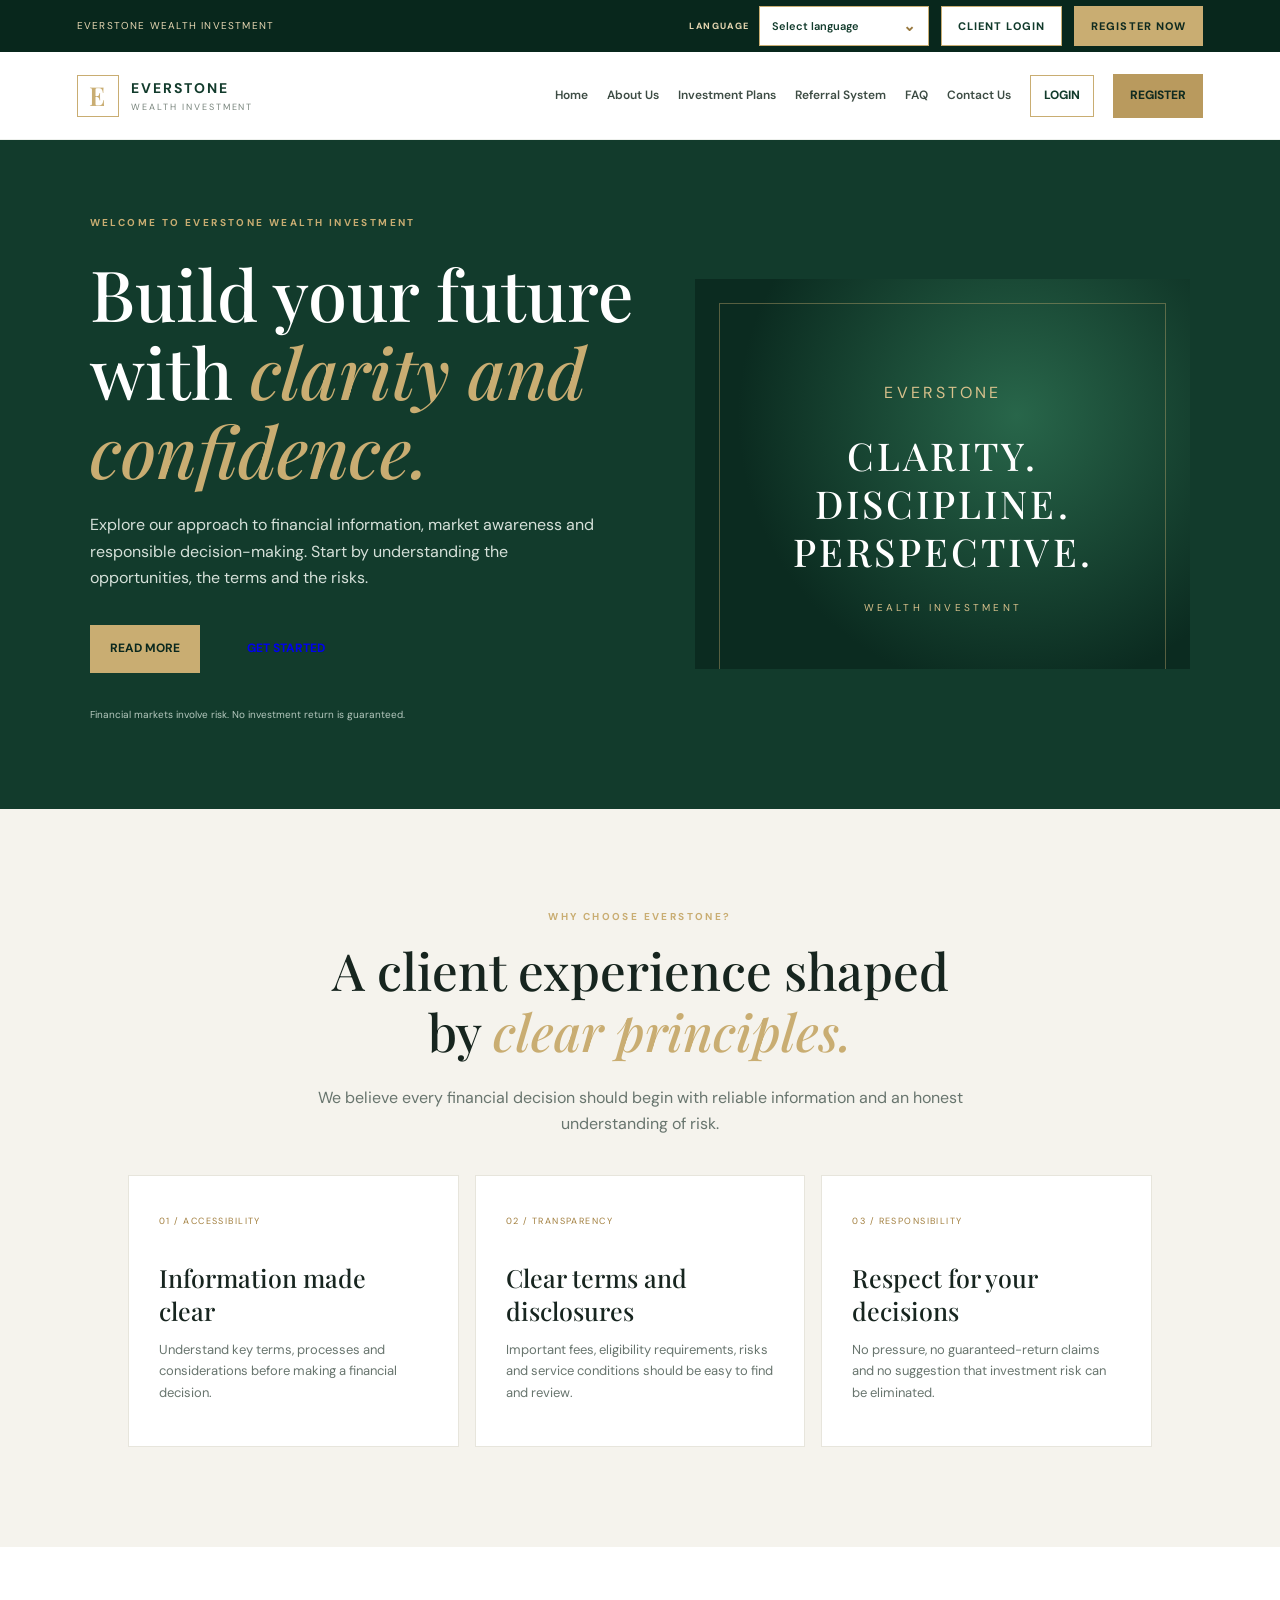
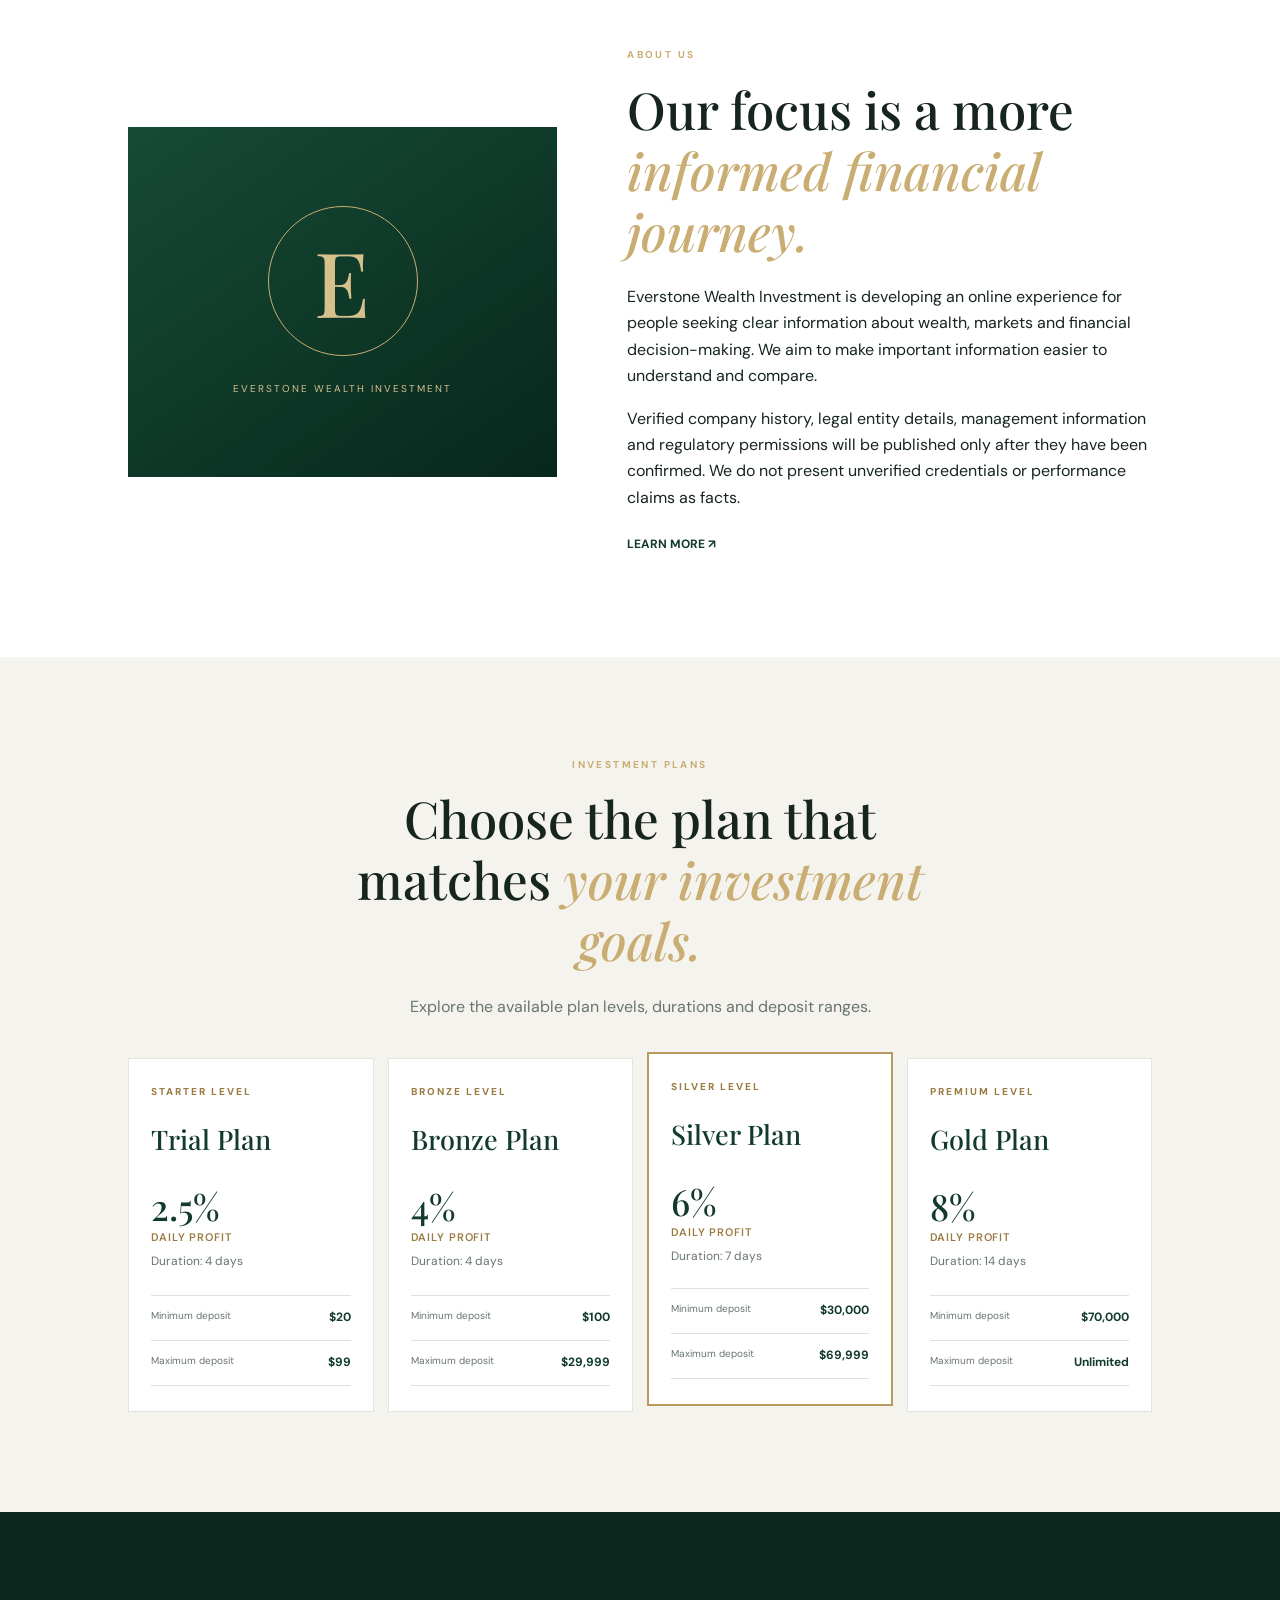
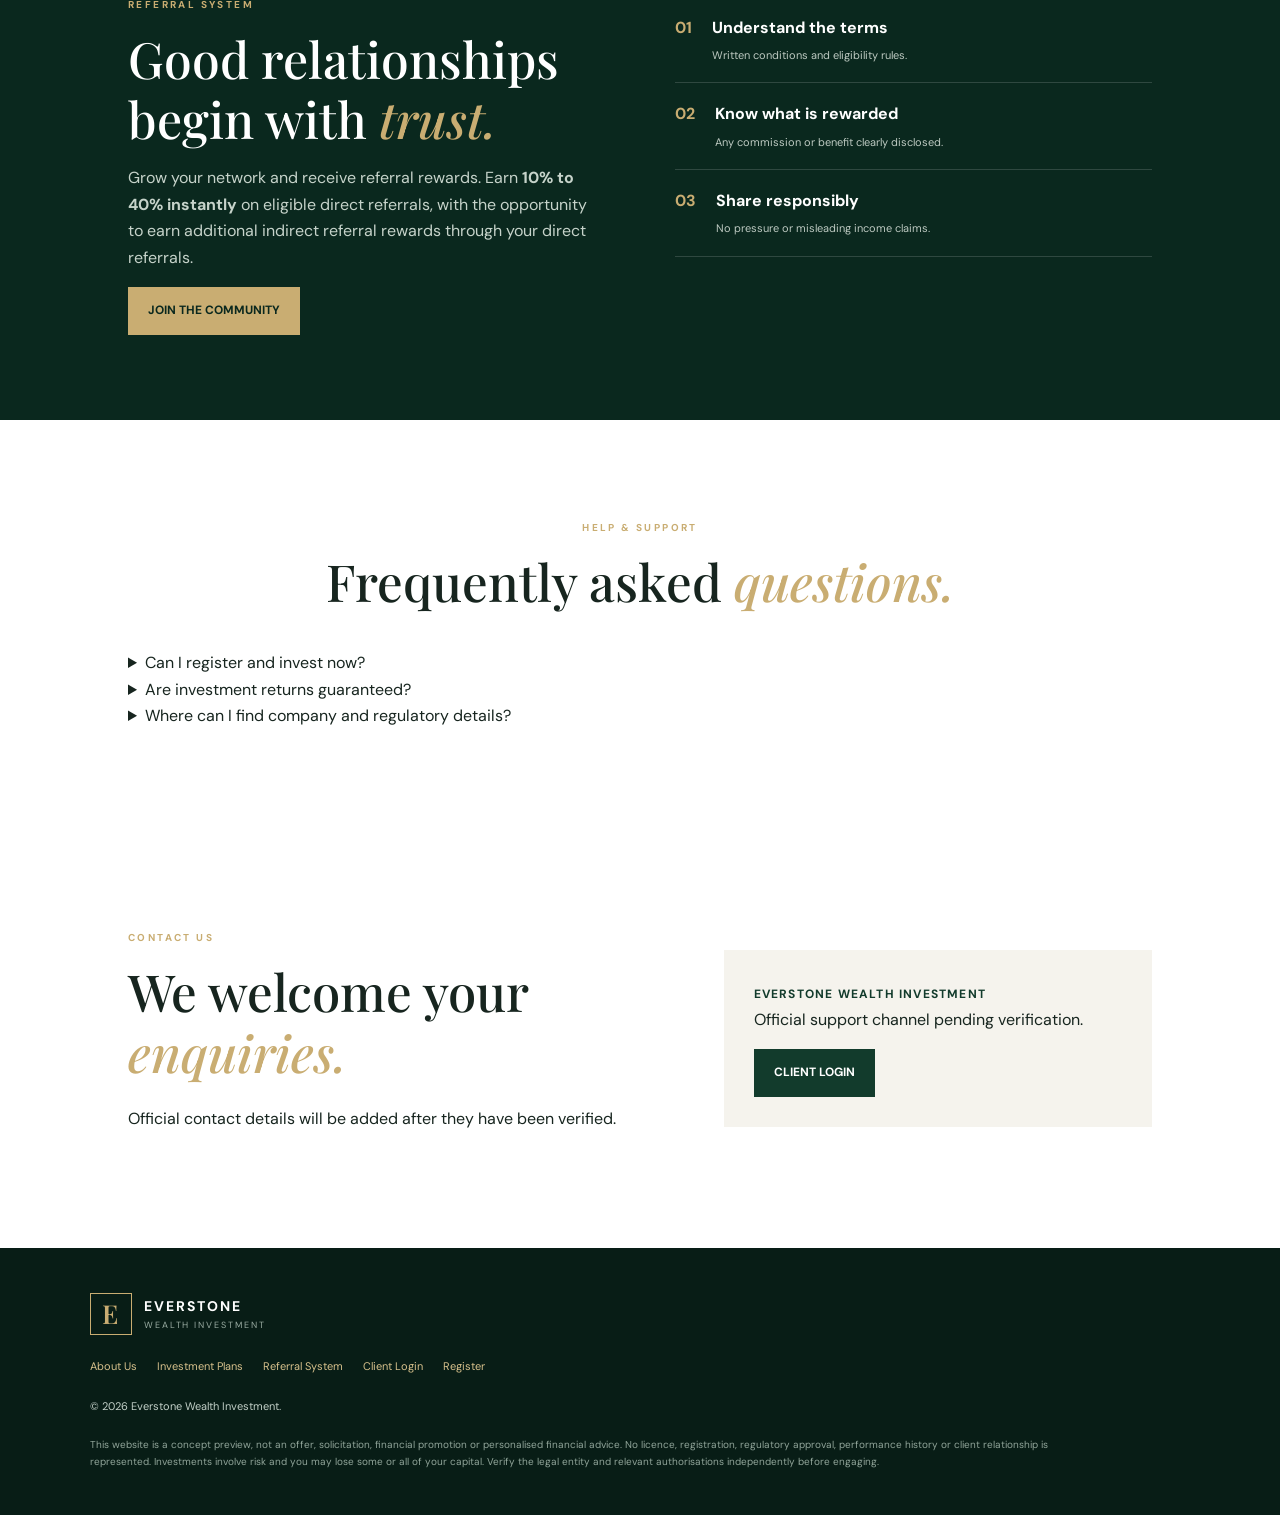
==== commit bb79f76c: "Connect language selector to LibreTranslate API" ====
--- a/index.html
+++ b/index.html
@@ -1,7 +1,7 @@
 <!doctype html>
 <html lang="en"><head><meta charset="utf-8"><meta name="viewport" content="width=device-width,initial-scale=1"><meta name="description" content="Everstone Wealth Investment — company information, investment education and client portal access."><meta name="theme-color" content="#103b2b"><title>Everstone Wealth Investment | Welcome</title><link rel="stylesheet" href="styles.css"></head>
 <body><a class="skip-link" href="#main">Skip to content</a>
-<div class="top-access"><div class="top-inner"><span>EVERSTONE WEALTH INVESTMENT</span><div class="top-actions"><div class="language-wrap"><span class="language-label">LANGUAGE</span><div class="language-picker"><button class="language-trigger" id="languageTrigger" type="button" aria-expanded="false" aria-controls="languageMenu">Select language <span aria-hidden="true">⌄</span></button><div class="language-menu" id="languageMenu" hidden><input class="language-search" id="languageSearch" type="search" placeholder="Search languages" aria-label="Search languages"><div class="language-options" id="languageOptions"></div></div></div><div id="google_translate_element" class="translate-engine" aria-hidden="true"></div></div><a class="top-login" href="login.html">CLIENT LOGIN</a><a class="top-register" href="register.html">REGISTER NOW</a></div></div></div>
+<div class="top-access"><div class="top-inner"><span>EVERSTONE WEALTH INVESTMENT</span><div class="top-actions"><div class="language-wrap"><span class="language-label">LANGUAGE</span><div class="language-picker"><button class="language-trigger" id="languageTrigger" type="button" aria-expanded="false" aria-controls="languageMenu">Select language <span aria-hidden="true">⌄</span></button><div class="language-menu" id="languageMenu" hidden><input class="language-search" id="languageSearch" type="search" placeholder="Search languages" aria-label="Search languages"><div class="language-options" id="languageOptions"></div></div></div></div><a class="top-login" href="login.html">CLIENT LOGIN</a><a class="top-register" href="register.html">REGISTER NOW</a></div></div></div>
 <header class="site-header"><a class="brand" href="index.html"><span class="brand-mark">E</span><span><strong>EVERSTONE</strong><small>WEALTH INVESTMENT</small></span></a><button class="menu-toggle" aria-label="Toggle navigation" aria-expanded="false">☰</button><nav class="nav"><a href="#home">Home</a><a href="#about">About Us</a><a href="#plans">Investment Plans</a><a href="#referrals">Referral System</a><a href="#faq">FAQ</a><a href="#contact">Contact Us</a><a class="nav-login" href="login.html">LOGIN</a><a class="nav-cta" href="register.html">REGISTER</a></nav></header>
 <main id="main">
 <section class="hero rw-hero" id="home"><div class="hero-copy"><p class="eyebrow">WELCOME TO EVERSTONE WEALTH INVESTMENT</p><h1>Build your future with <em>clarity and confidence.</em></h1><p class="hero-lede">Explore our approach to financial information, market awareness and responsible decision-making. Start by understanding the opportunities, the terms and the risks.</p><div class="hero-actions"><a class="button button-gold" href="#about">READ MORE</a><a class="button button-outline" href="register.html">GET STARTED</a></div><p class="micro-note">Financial markets involve risk. No investment return is guaranteed.</p></div><div class="hero-art"><div class="hero-art-inner"><span>EVERSTONE</span><strong>CLARITY.<br>DISCIPLINE.<br>PERSPECTIVE.</strong><i>WEALTH INVESTMENT</i></div></div></section>
@@ -12,4 +12,11 @@
 <section class="section faq-section" id="faq"><div class="section-heading centered"><div class="section-label">HELP & SUPPORT</div><h2>Frequently asked <em>questions.</em></h2></div><div class="faq-list"><details><summary>Can I register and invest now?</summary><p>Registration and investment functions are not live. The account pages are design previews and do not accept or store information or funds.</p></details><details><summary>Are investment returns guaranteed?</summary><p>No. Investments carry risk, values can fall and you may lose some or all of your capital. No return is guaranteed.</p></details><details><summary>Where can I find company and regulatory details?</summary><p>Verified legal entity and regulatory information will be published once confirmed. Please independently verify any financial service and its authorisations before relying on it.</p></details></div></section>
 <section class="section contact-section" id="contact"><div><div class="section-label">CONTACT US</div><h2>We welcome your <em>enquiries.</em></h2><p>Official contact details will be added after they have been verified.</p></div><div class="contact-panel"><strong>EVERSTONE WEALTH INVESTMENT</strong><p>Official support channel pending verification.</p><a class="button button-dark" href="login.html">CLIENT LOGIN</a></div></section>
 </main><footer class="footer"><a class="brand brand-footer" href="index.html"><span class="brand-mark">E</span><span><strong>EVERSTONE</strong><small>WEALTH INVESTMENT</small></span></a><p class="footer-links"><a href="#about">About Us</a><a href="#plans">Investment Plans</a><a href="#referrals">Referral System</a><a href="login.html">Client Login</a><a href="register.html">Register</a></p><p>© <span id="year"></span> Everstone Wealth Investment.</p><p class="footer-note">This website is a concept preview, not an offer, solicitation, financial promotion or personalised financial advice. No licence, registration, regulatory approval, performance history or client relationship is represented. Investments involve risk and you may lose some or all of your capital. Verify the legal entity and relevant authorisations independently before engaging.</p></footer>
-<script>document.getElementById('year').textContent=new Date().getFullYear();const t=document.querySelector('.menu-toggle'),n=document.querySelector('.nav');t.addEventListener('click',()=>{const o=n.classList.toggle('open');t.setAttribute('aria-expanded',String(o))});n.querySelectorAll('a').forEach(a=>a.addEventListener('click',()=>{n.classList.remove('open');t.setAttribute('aria-expanded','false')}));const languageNames=[["Afrikaans","af"],["Albanian","sq"],["Amharic","am"],["Arabic","ar"],["Armenian","hy"],["Azerbaijani","az"],["Basque","eu"],["Belarusian","be"],["Bengali","bn"],["Bosnian","bs"],["Bulgarian","bg"],["Catalan","ca"],["Cebuano","ceb"],["Chinese (Simplified)","zh-CN"],["Chinese (Traditional)","zh-TW"],["Corsican","co"],["Croatian","hr"],["Czech","cs"],["Danish","da"],["Dutch","nl"],["English","en"],["Esperanto","eo"],["Estonian","et"],["Filipino","tl"],["Finnish","fi"],["French","fr"],["Frisian","fy"],["Galician","gl"],["Georgian","ka"],["German","de"],["Greek","el"],["Gujarati","gu"],["Haitian Creole","ht"],["Hausa","ha"],["Hawaiian","haw"],["Hebrew","iw"],["Hindi","hi"],["Hmong","hmn"],["Hungarian","hu"],["Icelandic","is"],["Igbo","ig"],["Indonesian","id"],["Irish","ga"],["Italian","it"],["Japanese","ja"],["Javanese","jw"],["Kannada","kn"],["Kazakh","kk"],["Khmer","km"],["Kinyarwanda","rw"],["Korean","ko"],["Kurdish","ku"],["Kyrgyz","ky"],["Lao","lo"],["Latin","la"],["Latvian","lv"],["Lithuanian","lt"],["Luxembourgish","lb"],["Macedonian","mk"],["Malagasy","mg"],["Malay","ms"],["Malayalam","ml"],["Maltese","mt"],["Maori","mi"],["Marathi","mr"],["Mongolian","mn"],["Myanmar (Burmese)","my"],["Nepali","ne"],["Norwegian","no"],["Odia","or"],["Pashto","ps"],["Persian","fa"],["Polish","pl"],["Portuguese","pt"],["Punjabi","pa"],["Romanian","ro"],["Russian","ru"],["Samoan","sm"],["Scots Gaelic","gd"],["Serbian","sr"],["Sesotho","st"],["Shona","sn"],["Sindhi","sd"],["Sinhala","si"],["Slovak","sk"],["Slovenian","sl"],["Somali","so"],["Spanish","es"],["Sundanese","su"],["Swahili","sw"],["Swedish","sv"],["Tajik","tg"],["Tamil","ta"],["Tatar","tt"],["Telugu","te"],["Thai","th"],["Turkish","tr"],["Turkmen","tk"],["Ukrainian","uk"],["Urdu","ur"],["Uyghur","ug"],["Uzbek","uz"],["Vietnamese","vi"],["Welsh","cy"],["Xhosa","xh"],["Yiddish","yi"],["Yoruba","yo"],["Zulu","zu"]];const trigger=document.getElementById('languageTrigger'),menu=document.getElementById('languageMenu'),options=document.getElementById('languageOptions'),search=document.getElementById('languageSearch');function renderLanguages(filter=''){options.innerHTML='';languageNames.filter(([name])=>name.toLowerCase().includes(filter.toLowerCase())).forEach(([name,code])=>{const b=document.createElement('button');b.type='button';b.className='language-option';b.textContent=name;b.addEventListener('click',()=>chooseLanguage(code,name));options.appendChild(b)})}function chooseLanguage(code,name){const combo=document.querySelector('#google_translate_element select.goog-te-combo');if(code==='en'){document.cookie='googtrans=/en/en;path=/';document.cookie='googtrans=/en/en;path=/;domain='+location.hostname;location.reload();return}if(combo){combo.value=code;combo.dispatchEvent(new Event('change'));trigger.firstChild.textContent=name+' ';menu.hidden=true;trigger.setAttribute('aria-expanded','false')}else{trigger.firstChild.textContent=name+' ';menu.hidden=true;trigger.setAttribute('aria-expanded','false');setTimeout(()=>chooseLanguage(code,name),500)}}trigger.addEventListener('click',()=>{menu.hidden=!menu.hidden;trigger.setAttribute('aria-expanded',String(!menu.hidden));if(!menu.hidden){search.value='';renderLanguages();search.focus()}});search.addEventListener('input',()=>renderLanguages(search.value));document.addEventListener('click',e=>{if(!e.target.closest('.language-picker')){menu.hidden=true;trigger.setAttribute('aria-expanded','false')}});renderLanguages();function googleTranslateElementInit(){new google.translate.TranslateElement({pageLanguage:'en',autoDisplay:false},'google_translate_element')} </script><script src="https://translate.google.com/translate_a/element.js?cb=googleTranslateElementInit" async></script></body></html>+<script>document.getElementById('year').textContent=new Date().getFullYear();const t=document.querySelector('.menu-toggle'),n=document.querySelector('.nav');t.addEventListener('click',()=>{const o=n.classList.toggle('open');t.setAttribute('aria-expanded',String(o))});n.querySelectorAll('a').forEach(a=>a.addEventListener('click',()=>{n.classList.remove('open');t.setAttribute('aria-expanded','false')}));const languageNames=[["Afrikaans","af"],["Albanian","sq"],["Arabic","ar"],["Azerbaijani","az"],["Bengali","bn"],["Bulgarian","bg"],["Catalan","ca"],["Chinese","zh"],["Croatian","hr"],["Czech","cs"],["Danish","da"],["Dutch","nl"],["English","en"],["Estonian","et"],["Finnish","fi"],["French","fr"],["German","de"],["Greek","el"],["Hebrew","he"],["Hindi","hi"],["Hungarian","hu"],["Indonesian","id"],["Irish","ga"],["Italian","it"],["Japanese","ja"],["Korean","ko"],["Latvian","lv"],["Lithuanian","lt"],["Malay","ms"],["Norwegian","nb"],["Persian","fa"],["Polish","pl"],["Portuguese","pt"],["Romanian","ro"],["Russian","ru"],["Slovak","sk"],["Slovenian","sl"],["Spanish","es"],["Swedish","sv"],["Tagalog","tl"],["Tamil","ta"],["Thai","th"],["Turkish","tr"],["Ukrainian","uk"],["Urdu","ur"],["Vietnamese","vi"],["Welsh","cy"]];
+const trigger=document.getElementById('languageTrigger'),menu=document.getElementById('languageMenu'),options=document.getElementById('languageOptions'),search=document.getElementById('languageSearch'),originalTexts=new Map();let supportedLanguages=new Set(languageNames.map(x=>x[1])),activeLanguage='en',translationBusy=false;
+function renderLanguages(filter=''){options.innerHTML='';languageNames.filter(([name,code])=>supportedLanguages.has(code)&&name.toLowerCase().includes(filter.toLowerCase())).forEach(([name,code])=>{const b=document.createElement('button');b.type='button';b.className='language-option';b.textContent=name;b.addEventListener('click',()=>chooseLanguage(code,name));options.appendChild(b)});if(!options.children.length)options.textContent='No matching languages available'}
+async function loadTranslationLanguages(){try{const r=await fetch('https://translate.argosopentech.com/languages');if(!r.ok)throw Error('Language list unavailable');const data=await r.json();const codes=new Set(data.map(x=>x.code));supportedLanguages=new Set(languageNames.map(x=>x[1]).filter(code=>codes.has(code)));renderLanguages(search.value)}catch(e){options.innerHTML='<p class="language-unavailable">Language service is temporarily unavailable. Please try again later.</p>'}}
+function getTranslatableNodes(){const walker=document.createTreeWalker(document.body,NodeFilter.SHOW_TEXT,{acceptNode(node){const p=node.parentElement;if(!p||!node.nodeValue.trim()||p.closest('script,style,noscript,textarea,input,select,option,button,.language-picker,.translate-engine,[aria-hidden="true"]'))return NodeFilter.FILTER_REJECT;return NodeFilter.FILTER_ACCEPT}});const nodes=[];while(walker.nextNode()){const n=walker.currentNode;if(!originalTexts.has(n))originalTexts.set(n,n.nodeValue);nodes.push(n)}return nodes}
+async function translateBatch(texts,target){const response=await fetch('https://translate.argosopentech.com/translate',{method:'POST',headers:{'Content-Type':'application/json'},body:JSON.stringify({q:texts,source:'en',target,format:'text'})});if(!response.ok)throw Error('Translation service returned '+response.status);const result=await response.json();if(Array.isArray(result))return result.map(x=>typeof x==='string'?x:x.translatedText);if(result&&Array.isArray(result.translatedText))return result.translatedText;throw Error('Translation service did not return a batch')}
+async function chooseLanguage(code,name){if(translationBusy)return;menu.hidden=true;trigger.setAttribute('aria-expanded','false');if(code===activeLanguage)return;translationBusy=true;trigger.disabled=true;trigger.textContent='Translating…';try{const nodes=getTranslatableNodes();if(code==='en'){nodes.forEach(n=>{if(originalTexts.has(n))n.nodeValue=originalTexts.get(n)});activeLanguage='en';trigger.textContent='English ⌄';return}const texts=nodes.map(n=>originalTexts.get(n));const translated=[];for(let i=0;i<texts.length;i+=12){const part=texts.slice(i,i+12);const out=await translateBatch(part,code);if(out.length!==part.length)throw Error('Incomplete translation batch');translated.push(...out)}nodes.forEach((n,i)=>{n.nodeValue=translated[i]});activeLanguage=code;trigger.textContent=name+' ⌄'}catch(e){trigger.textContent='Translation unavailable ⌄';console.error('Website translation failed:',e);alert('Translation could not be completed right now. Please try another language or try again later.')}finally{translationBusy=false;trigger.disabled=false}}
+trigger.addEventListener('click',()=>{menu.hidden=!menu.hidden;trigger.setAttribute('aria-expanded',String(!menu.hidden));if(!menu.hidden){search.value='';renderLanguages();search.focus()}});search.addEventListener('input',()=>renderLanguages(search.value));document.addEventListener('click',e=>{if(!e.target.closest('.language-picker')){menu.hidden=true;trigger.setAttribute('aria-expanded','false')}});renderLanguages();loadTranslationLanguages();</script><script src="https://translate.google.com/translate_a/element.js?cb=googleTranslateElementInit" async></script></body></html>
--- a/styles.css
+++ b/styles.css
@@ -16,3 +16,8 @@
 .plan-grid-four{grid-template-columns:repeat(4,minmax(0,1fr));gap:14px}.plan-grid-four .plan-card{padding:25px 22px;min-height:330px}.plan-rate{font:500 36px 'Playfair Display';color:var(--green);margin:15px 0 0}.plan-rate small{display:block;font:600 11px 'DM Sans',sans-serif;letter-spacing:.08em;color:#9a7b42;text-transform:uppercase}.plan-duration{font-size:12px!important;color:var(--muted);margin:8px 0 22px}.plan-terms{margin-top:auto;border-top:1px solid var(--line)}.plan-terms span{display:flex;justify-content:space-between;gap:10px;padding:12px 0;border-bottom:1px solid var(--line);font-size:10px;color:var(--muted)}.plan-terms strong{color:var(--green);font-size:12px;text-align:right}.plan-card.featured{transform:translateY(-6px)}.language-loading{display:inline-block;background:#fff;color:var(--green);padding:7px 10px;border:1px solid var(--gold);font-size:11px;letter-spacing:0}.language-wrap #google_translate_element{display:inline-block;min-width:130px}.language-wrap .goog-te-gadget{font-size:0!important}.language-wrap .goog-te-gadget .goog-te-combo{width:100%;max-width:190px;margin:0!important;padding:8px 10px!important;border:1px solid var(--gold);background:#fff;color:var(--green);font:600 11px 'DM Sans',sans-serif!important;cursor:pointer}.language-wrap .goog-te-gadget span{display:none!important}.language-wrap .goog-te-gadget img{display:none!important}.language-wrap .goog-te-gadget-simple{padding:8px 10px!important;border:1px solid var(--gold)!important;background:#fff!important;color:var(--green)!important;cursor:pointer}.language-wrap .goog-te-gadget-simple span{color:var(--green)!important;font-size:11px!important}.language-wrap .goog-te-gadget-simple img{display:none!important}
 @media(max-width:1100px){.plan-grid-four{grid-template-columns:repeat(2,minmax(0,1fr))}}
 @media(max-width:800px){.plan-grid-four{grid-template-columns:1fr}.plan-grid-four .plan-card{min-height:280px}.plan-card.featured{transform:none}.language-wrap #google_translate_element{min-width:145px}}
+
+
+/* Custom vertical language menu */
+.language-wrap{position:relative;display:flex;align-items:center;gap:9px}.language-label{font-size:9px;font-weight:800;letter-spacing:.16em;color:#e5d6b1}.language-picker{position:relative}.language-trigger{min-width:170px;display:flex;justify-content:space-between;align-items:center;gap:18px;padding:9px 12px;background:#fff;color:var(--green);border:1px solid var(--gold);font:600 11px 'DM Sans',sans-serif;cursor:pointer}.language-trigger span{font-size:15px;color:#98783e}.language-menu{position:absolute;z-index:40;top:calc(100% + 7px);right:0;width:250px;max-height:350px;background:#fff;border:1px solid #d8c18c;box-shadow:0 16px 35px #061b1260;padding:10px}.language-menu[hidden]{display:none}.language-search{width:100%;padding:10px;border:1px solid var(--line);font:12px 'DM Sans',sans-serif;margin-bottom:8px;outline-color:var(--gold)}.language-options{max-height:275px;overflow-y:auto;display:flex;flex-direction:column}.language-option{display:block;width:100%;text-align:left;background:#fff;border:0;border-bottom:1px solid #edf0ec;padding:9px 10px;color:#263b30;font:12px 'DM Sans',sans-serif;cursor:pointer}.language-option:hover,.language-option:focus{background:#f5f3ed;color:#8b6d36;outline:none}.translate-engine{position:absolute!important;width:1px!important;height:1px!important;overflow:hidden!important;clip-path:inset(50%)!important;white-space:nowrap!important;pointer-events:none!important}.goog-te-banner-frame{display:none!important}body{top:0!important}
+@media(max-width:800px){.language-wrap{width:100%;justify-content:space-between}.language-picker{flex:1;max-width:230px}.language-trigger{width:100%;min-width:0}.language-menu{right:0;width:min(280px,85vw)}}
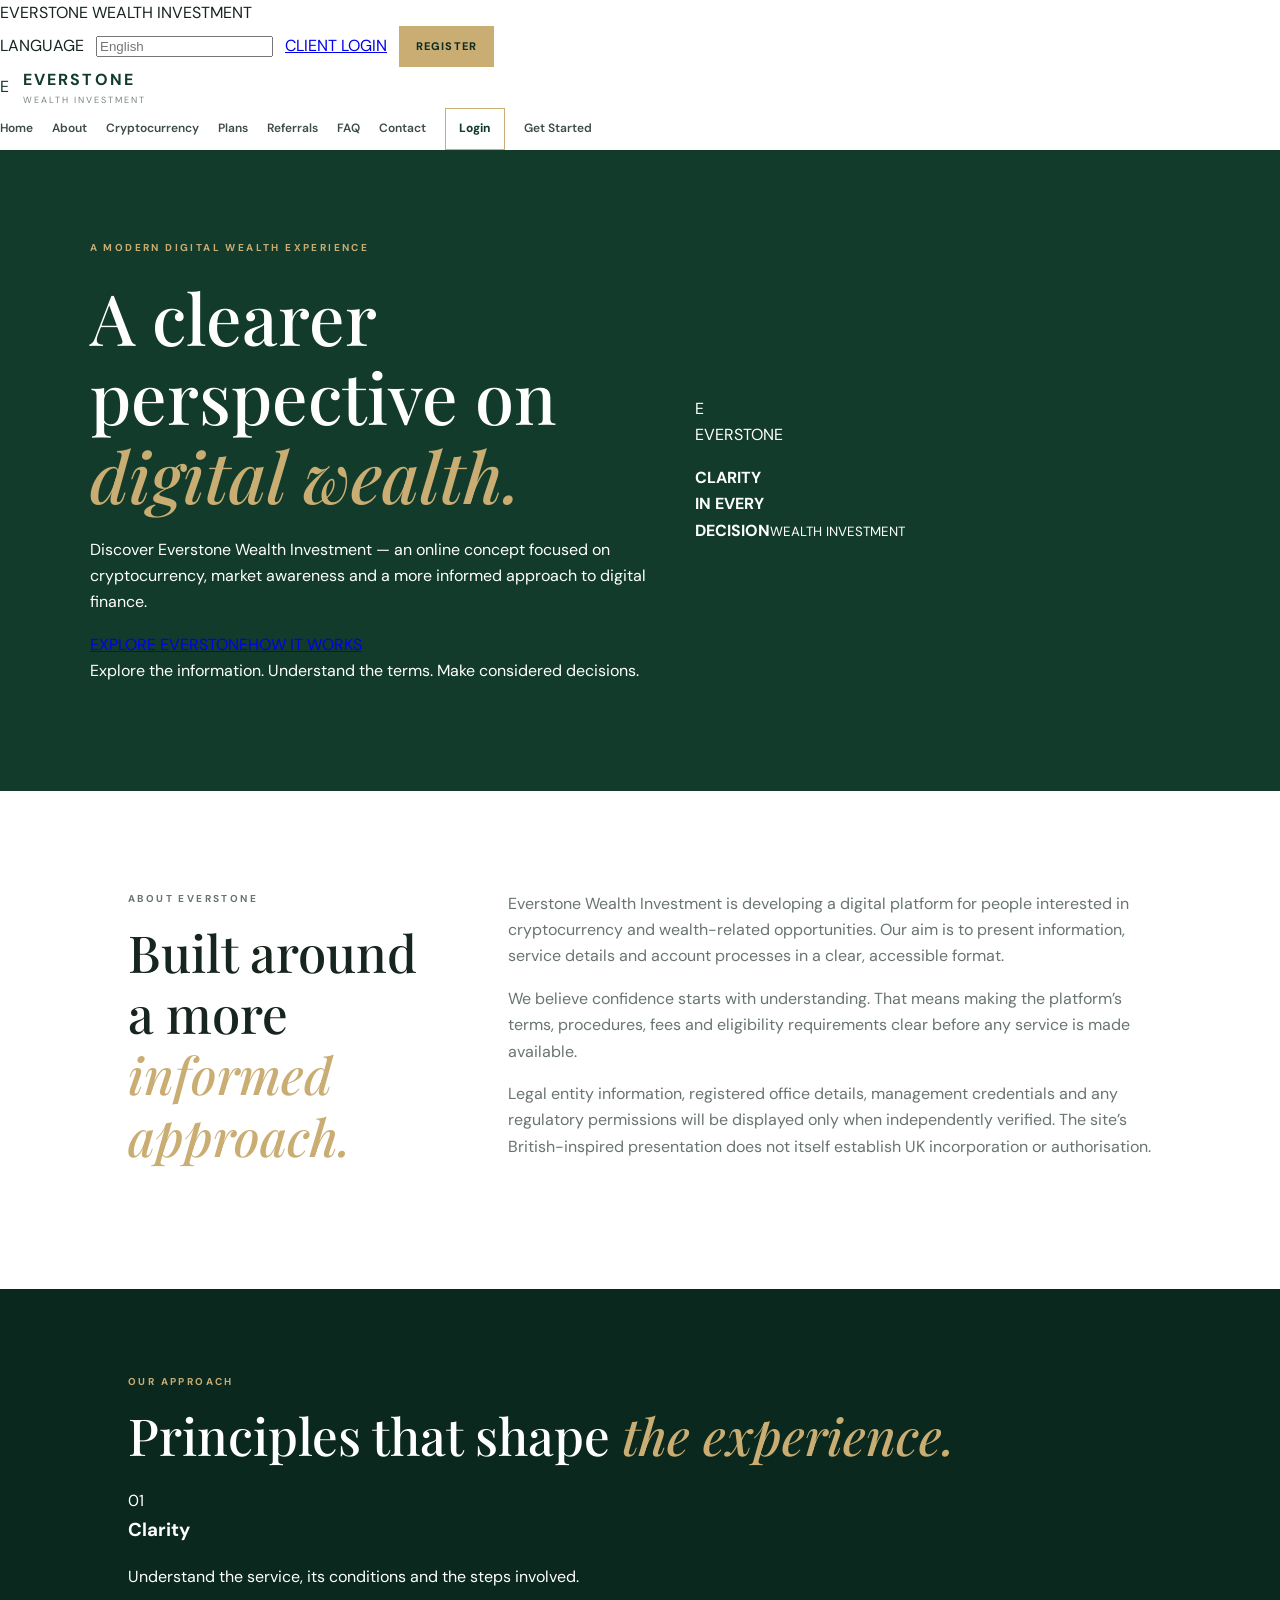
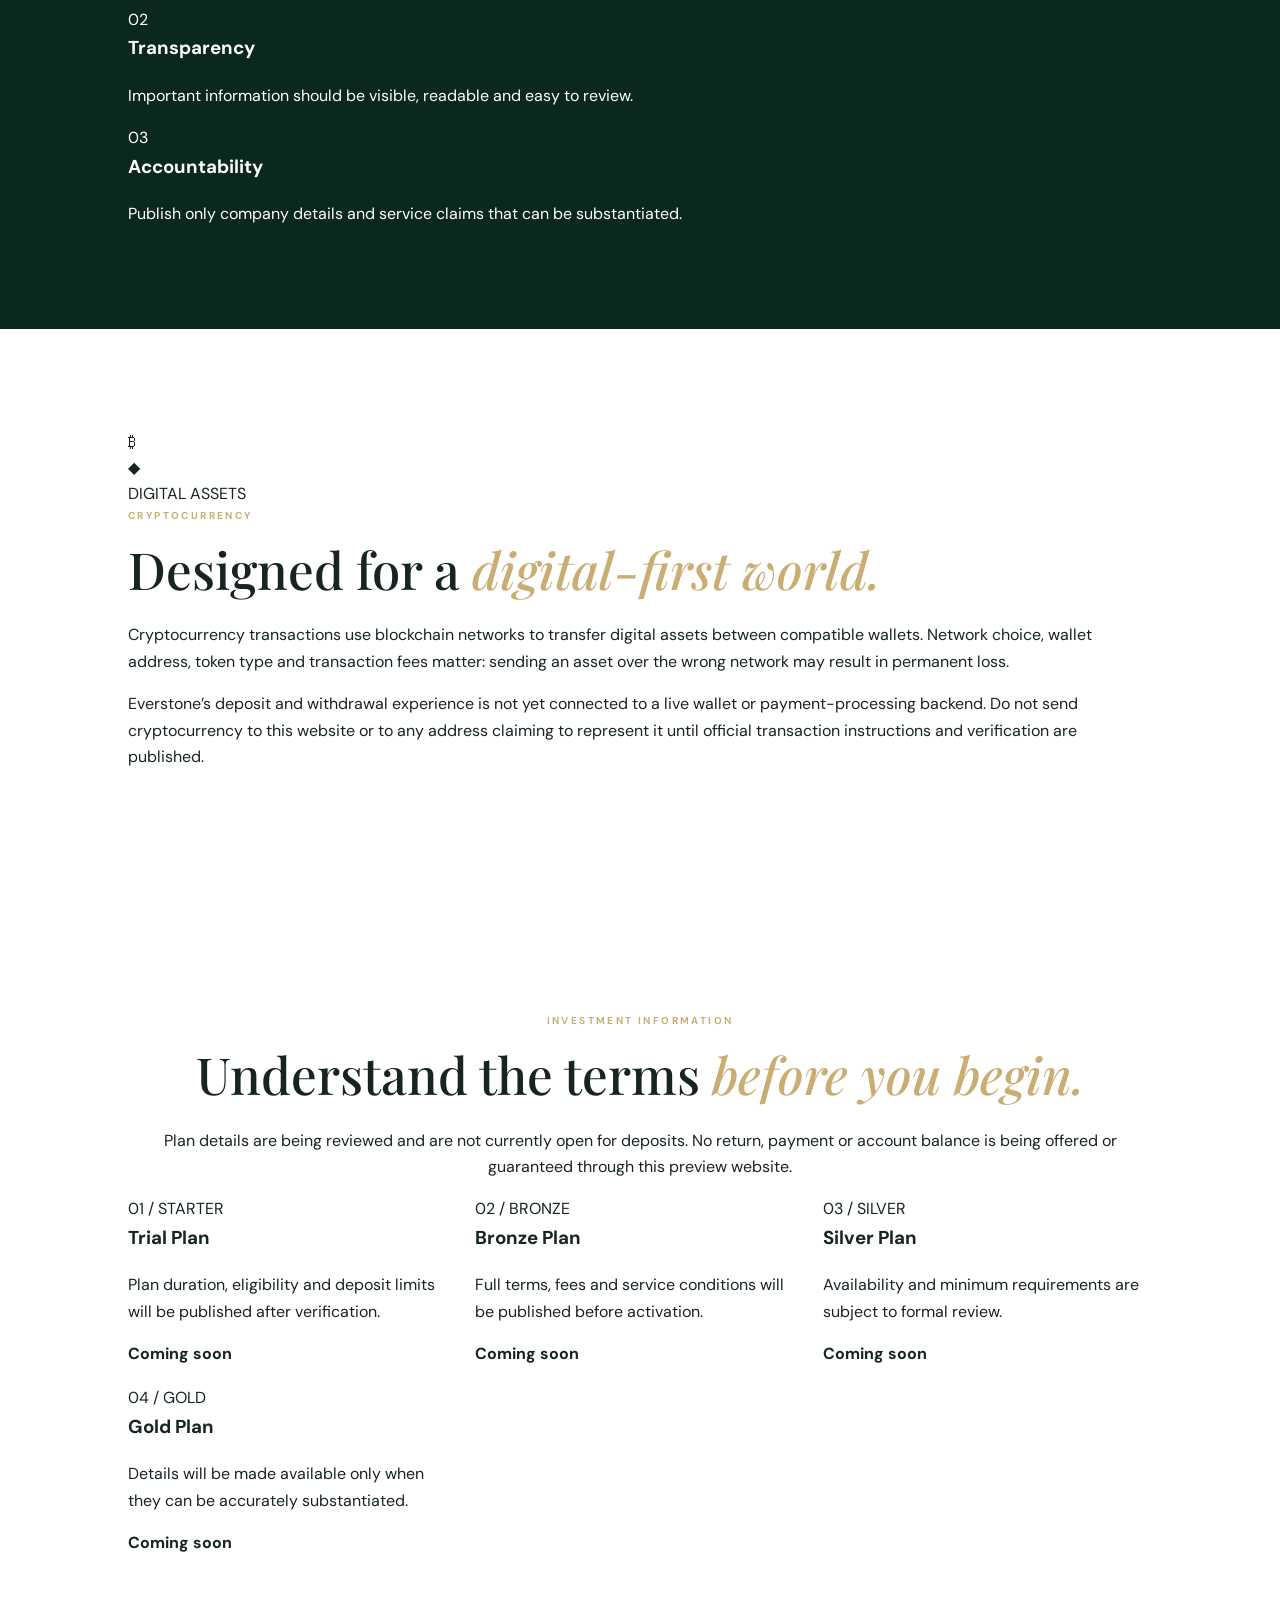
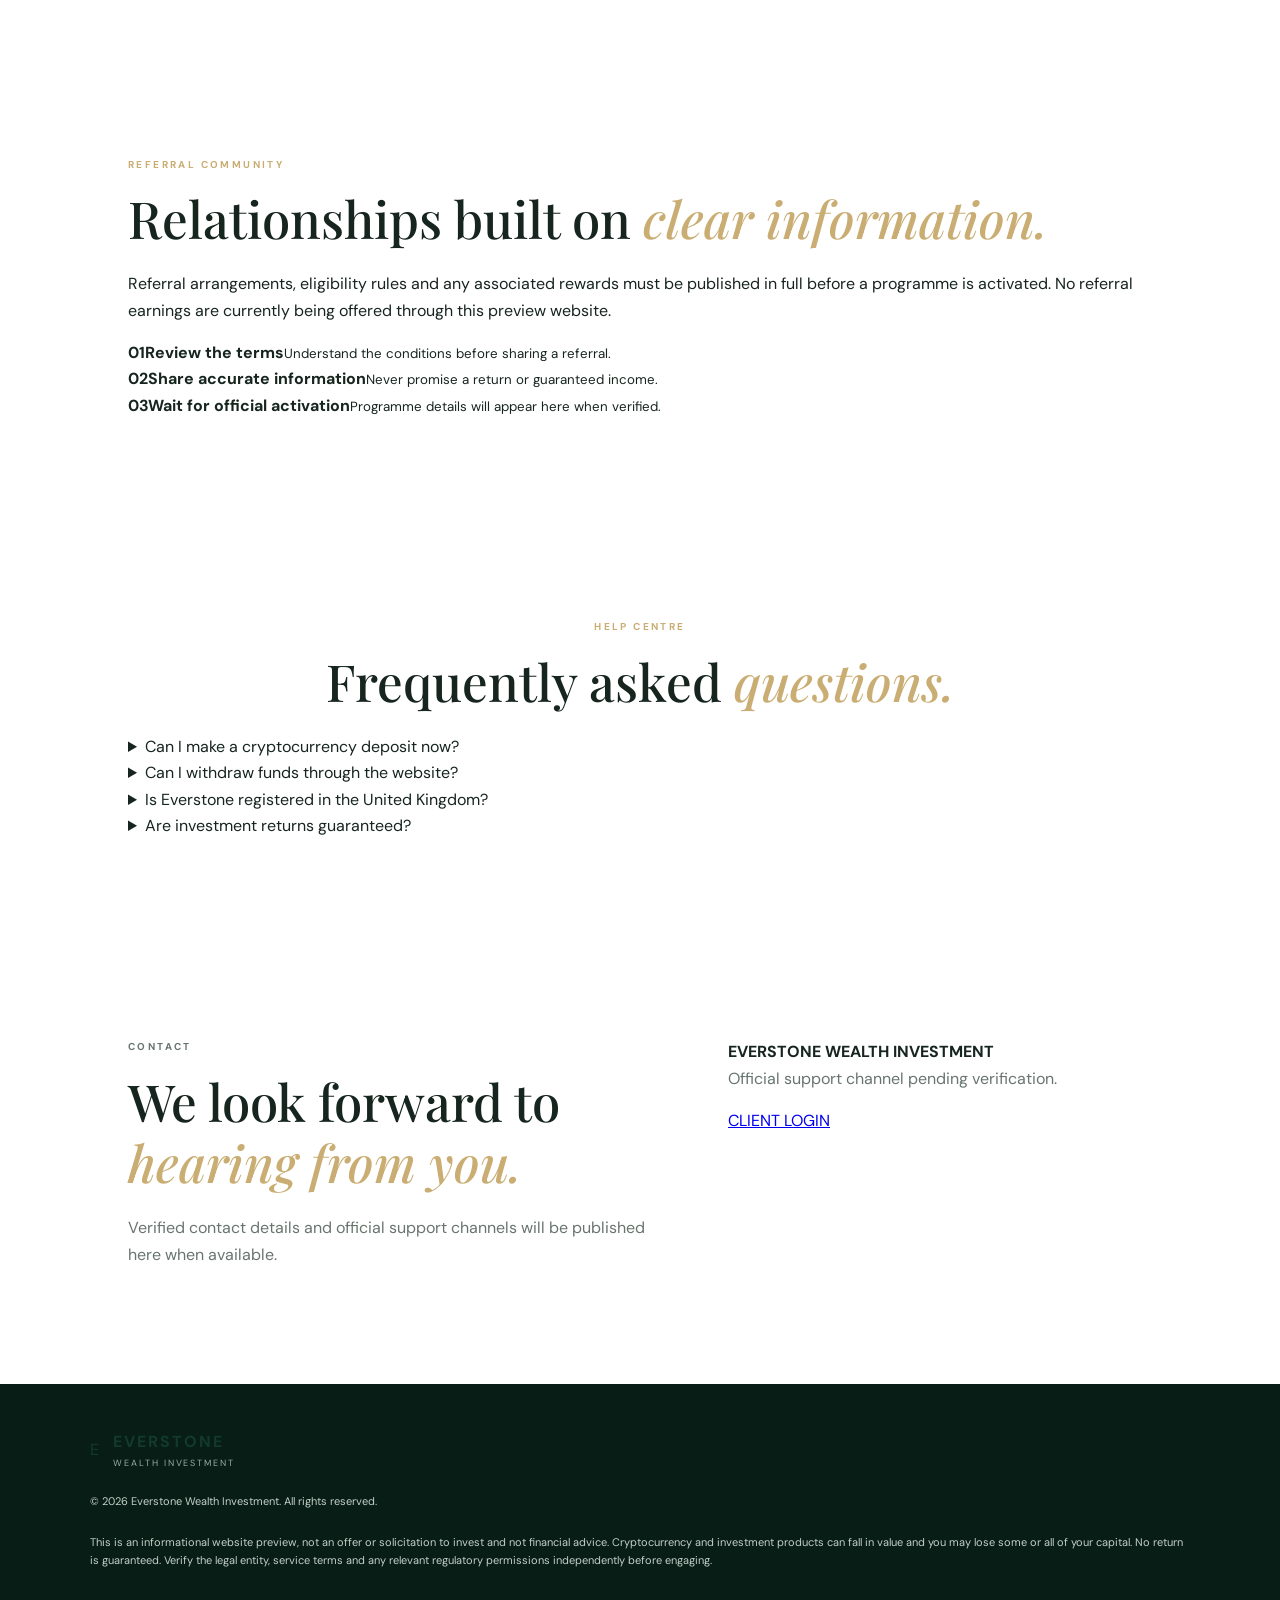
==== commit 08b5478c: "Redesign Everstone homepage with verified crypto service information" ====
--- a/index.html
+++ b/index.html
@@ -1,22 +1,24 @@
 <!doctype html>
-<html lang="en"><head><meta charset="utf-8"><meta name="viewport" content="width=device-width,initial-scale=1"><meta name="description" content="Everstone Wealth Investment — company information, investment education and client portal access."><meta name="theme-color" content="#103b2b"><title>Everstone Wealth Investment | Welcome</title><link rel="stylesheet" href="styles.css"></head>
-<body><a class="skip-link" href="#main">Skip to content</a>
-<div class="top-access"><div class="top-inner"><span>EVERSTONE WEALTH INVESTMENT</span><div class="top-actions"><div class="language-wrap"><span class="language-label">LANGUAGE</span><div class="language-picker"><button class="language-trigger" id="languageTrigger" type="button" aria-expanded="false" aria-controls="languageMenu">Select language <span aria-hidden="true">⌄</span></button><div class="language-menu" id="languageMenu" hidden><input class="language-search" id="languageSearch" type="search" placeholder="Search languages" aria-label="Search languages"><div class="language-options" id="languageOptions"></div></div></div></div><a class="top-login" href="login.html">CLIENT LOGIN</a><a class="top-register" href="register.html">REGISTER NOW</a></div></div></div>
-<header class="site-header"><a class="brand" href="index.html"><span class="brand-mark">E</span><span><strong>EVERSTONE</strong><small>WEALTH INVESTMENT</small></span></a><button class="menu-toggle" aria-label="Toggle navigation" aria-expanded="false">☰</button><nav class="nav"><a href="#home">Home</a><a href="#about">About Us</a><a href="#plans">Investment Plans</a><a href="#referrals">Referral System</a><a href="#faq">FAQ</a><a href="#contact">Contact Us</a><a class="nav-login" href="login.html">LOGIN</a><a class="nav-cta" href="register.html">REGISTER</a></nav></header>
-<main id="main">
-<section class="hero rw-hero" id="home"><div class="hero-copy"><p class="eyebrow">WELCOME TO EVERSTONE WEALTH INVESTMENT</p><h1>Build your future with <em>clarity and confidence.</em></h1><p class="hero-lede">Explore our approach to financial information, market awareness and responsible decision-making. Start by understanding the opportunities, the terms and the risks.</p><div class="hero-actions"><a class="button button-gold" href="#about">READ MORE</a><a class="button button-outline" href="register.html">GET STARTED</a></div><p class="micro-note">Financial markets involve risk. No investment return is guaranteed.</p></div><div class="hero-art"><div class="hero-art-inner"><span>EVERSTONE</span><strong>CLARITY.<br>DISCIPLINE.<br>PERSPECTIVE.</strong><i>WEALTH INVESTMENT</i></div></div></section>
-<section class="why-block section" id="why"><div class="section-heading centered"><div class="section-label">WHY CHOOSE EVERSTONE?</div><h2>A client experience shaped by <em>clear principles.</em></h2><p>We believe every financial decision should begin with reliable information and an honest understanding of risk.</p></div><div class="service-grid"><article class="service-card"><span>01 / ACCESSIBILITY</span><h3>Information made clear</h3><p>Understand key terms, processes and considerations before making a financial decision.</p></article><article class="service-card"><span>02 / TRANSPARENCY</span><h3>Clear terms and disclosures</h3><p>Important fees, eligibility requirements, risks and service conditions should be easy to find and review.</p></article><article class="service-card"><span>03 / RESPONSIBILITY</span><h3>Respect for your decisions</h3><p>No pressure, no guaranteed-return claims and no suggestion that investment risk can be eliminated.</p></article></div></section>
-<section class="section rw-about" id="about"><div class="about-visual"><div class="about-emblem">E</div><span>EVERSTONE WEALTH INVESTMENT</span></div><div><div class="section-label">ABOUT US</div><h2>Our focus is a more <em>informed financial journey.</em></h2><p>Everstone Wealth Investment is developing an online experience for people seeking clear information about wealth, markets and financial decision-making. We aim to make important information easier to understand and compare.</p><p>Verified company history, legal entity details, management information and regulatory permissions will be published only after they have been confirmed. We do not present unverified credentials or performance claims as facts.</p><a class="text-link-dark" href="#contact">LEARN MORE ↗</a></div></section>
-<section class="section plans-section" id="plans"><div class="section-heading centered"><div class="section-label">INVESTMENT PLANS</div><h2>Choose the plan that matches <em>your investment goals.</em></h2><p>Explore the available plan levels, durations and deposit ranges.</p></div><div class="plan-grid plan-grid-four"><article class="plan-card"><div class="plan-head">STARTER LEVEL</div><h3>Trial Plan</h3><div class="plan-rate">2.5% <small>daily profit</small></div><p class="plan-duration">Duration: 4 days</p><div class="plan-terms"><span>Minimum deposit<strong>$20</strong></span><span>Maximum deposit<strong>$99</strong></span></div></article><article class="plan-card"><div class="plan-head">BRONZE LEVEL</div><h3>Bronze Plan</h3><div class="plan-rate">4% <small>daily profit</small></div><p class="plan-duration">Duration: 4 days</p><div class="plan-terms"><span>Minimum deposit<strong>$100</strong></span><span>Maximum deposit<strong>$29,999</strong></span></div></article><article class="plan-card featured"><div class="plan-head">SILVER LEVEL</div><h3>Silver Plan</h3><div class="plan-rate">6% <small>daily profit</small></div><p class="plan-duration">Duration: 7 days</p><div class="plan-terms"><span>Minimum deposit<strong>$30,000</strong></span><span>Maximum deposit<strong>$69,999</strong></span></div></article><article class="plan-card"><div class="plan-head">PREMIUM LEVEL</div><h3>Gold Plan</h3><div class="plan-rate">8% <small>daily profit</small></div><p class="plan-duration">Duration: 14 days</p><div class="plan-terms"><span>Minimum deposit<strong>$70,000</strong></span><span>Maximum deposit<strong>Unlimited</strong></span></div></article></div></section>
-<section class="referral-section" id="referrals"><div class="referral-copy"><div class="section-label">REFERRAL SYSTEM</div><h2>Good relationships begin with <em>trust.</em></h2><p>Grow your network and receive referral rewards. Earn <strong>10% to 40% instantly</strong> on eligible direct referrals, with the opportunity to earn additional indirect referral rewards through your direct referrals.</p><a class="button button-gold" href="register.html">JOIN THE COMMUNITY</a></div><div class="referral-points"><div><b>01</b><span><strong>Understand the terms</strong><small>Written conditions and eligibility rules.</small></span></div><div><b>02</b><span><strong>Know what is rewarded</strong><small>Any commission or benefit clearly disclosed.</small></span></div><div><b>03</b><span><strong>Share responsibly</strong><small>No pressure or misleading income claims.</small></span></div></div></section>
-<section class="section faq-section" id="faq"><div class="section-heading centered"><div class="section-label">HELP & SUPPORT</div><h2>Frequently asked <em>questions.</em></h2></div><div class="faq-list"><details><summary>Can I register and invest now?</summary><p>Registration and investment functions are not live. The account pages are design previews and do not accept or store information or funds.</p></details><details><summary>Are investment returns guaranteed?</summary><p>No. Investments carry risk, values can fall and you may lose some or all of your capital. No return is guaranteed.</p></details><details><summary>Where can I find company and regulatory details?</summary><p>Verified legal entity and regulatory information will be published once confirmed. Please independently verify any financial service and its authorisations before relying on it.</p></details></div></section>
-<section class="section contact-section" id="contact"><div><div class="section-label">CONTACT US</div><h2>We welcome your <em>enquiries.</em></h2><p>Official contact details will be added after they have been verified.</p></div><div class="contact-panel"><strong>EVERSTONE WEALTH INVESTMENT</strong><p>Official support channel pending verification.</p><a class="button button-dark" href="login.html">CLIENT LOGIN</a></div></section>
-</main><footer class="footer"><a class="brand brand-footer" href="index.html"><span class="brand-mark">E</span><span><strong>EVERSTONE</strong><small>WEALTH INVESTMENT</small></span></a><p class="footer-links"><a href="#about">About Us</a><a href="#plans">Investment Plans</a><a href="#referrals">Referral System</a><a href="login.html">Client Login</a><a href="register.html">Register</a></p><p>© <span id="year"></span> Everstone Wealth Investment.</p><p class="footer-note">This website is a concept preview, not an offer, solicitation, financial promotion or personalised financial advice. No licence, registration, regulatory approval, performance history or client relationship is represented. Investments involve risk and you may lose some or all of your capital. Verify the legal entity and relevant authorisations independently before engaging.</p></footer>
-<script>document.getElementById('year').textContent=new Date().getFullYear();const t=document.querySelector('.menu-toggle'),n=document.querySelector('.nav');t.addEventListener('click',()=>{const o=n.classList.toggle('open');t.setAttribute('aria-expanded',String(o))});n.querySelectorAll('a').forEach(a=>a.addEventListener('click',()=>{n.classList.remove('open');t.setAttribute('aria-expanded','false')}));const languageNames=[["Afrikaans","af"],["Albanian","sq"],["Arabic","ar"],["Azerbaijani","az"],["Bengali","bn"],["Bulgarian","bg"],["Catalan","ca"],["Chinese","zh"],["Croatian","hr"],["Czech","cs"],["Danish","da"],["Dutch","nl"],["English","en"],["Estonian","et"],["Finnish","fi"],["French","fr"],["German","de"],["Greek","el"],["Hebrew","he"],["Hindi","hi"],["Hungarian","hu"],["Indonesian","id"],["Irish","ga"],["Italian","it"],["Japanese","ja"],["Korean","ko"],["Latvian","lv"],["Lithuanian","lt"],["Malay","ms"],["Norwegian","nb"],["Persian","fa"],["Polish","pl"],["Portuguese","pt"],["Romanian","ro"],["Russian","ru"],["Slovak","sk"],["Slovenian","sl"],["Spanish","es"],["Swedish","sv"],["Tagalog","tl"],["Tamil","ta"],["Thai","th"],["Turkish","tr"],["Ukrainian","uk"],["Urdu","ur"],["Vietnamese","vi"],["Welsh","cy"]];
-const trigger=document.getElementById('languageTrigger'),menu=document.getElementById('languageMenu'),options=document.getElementById('languageOptions'),search=document.getElementById('languageSearch'),originalTexts=new Map();let supportedLanguages=new Set(languageNames.map(x=>x[1])),activeLanguage='en',translationBusy=false;
-function renderLanguages(filter=''){options.innerHTML='';languageNames.filter(([name,code])=>supportedLanguages.has(code)&&name.toLowerCase().includes(filter.toLowerCase())).forEach(([name,code])=>{const b=document.createElement('button');b.type='button';b.className='language-option';b.textContent=name;b.addEventListener('click',()=>chooseLanguage(code,name));options.appendChild(b)});if(!options.children.length)options.textContent='No matching languages available'}
-async function loadTranslationLanguages(){try{const r=await fetch('https://translate.argosopentech.com/languages');if(!r.ok)throw Error('Language list unavailable');const data=await r.json();const codes=new Set(data.map(x=>x.code));supportedLanguages=new Set(languageNames.map(x=>x[1]).filter(code=>codes.has(code)));renderLanguages(search.value)}catch(e){options.innerHTML='<p class="language-unavailable">Language service is temporarily unavailable. Please try again later.</p>'}}
-function getTranslatableNodes(){const walker=document.createTreeWalker(document.body,NodeFilter.SHOW_TEXT,{acceptNode(node){const p=node.parentElement;if(!p||!node.nodeValue.trim()||p.closest('script,style,noscript,textarea,input,select,option,button,.language-picker,.translate-engine,[aria-hidden="true"]'))return NodeFilter.FILTER_REJECT;return NodeFilter.FILTER_ACCEPT}});const nodes=[];while(walker.nextNode()){const n=walker.currentNode;if(!originalTexts.has(n))originalTexts.set(n,n.nodeValue);nodes.push(n)}return nodes}
-async function translateBatch(texts,target){const response=await fetch('https://translate.argosopentech.com/translate',{method:'POST',headers:{'Content-Type':'application/json'},body:JSON.stringify({q:texts,source:'en',target,format:'text'})});if(!response.ok)throw Error('Translation service returned '+response.status);const result=await response.json();if(Array.isArray(result))return result.map(x=>typeof x==='string'?x:x.translatedText);if(result&&Array.isArray(result.translatedText))return result.translatedText;throw Error('Translation service did not return a batch')}
-async function chooseLanguage(code,name){if(translationBusy)return;menu.hidden=true;trigger.setAttribute('aria-expanded','false');if(code===activeLanguage)return;translationBusy=true;trigger.disabled=true;trigger.textContent='Translating…';try{const nodes=getTranslatableNodes();if(code==='en'){nodes.forEach(n=>{if(originalTexts.has(n))n.nodeValue=originalTexts.get(n)});activeLanguage='en';trigger.textContent='English ⌄';return}const texts=nodes.map(n=>originalTexts.get(n));const translated=[];for(let i=0;i<texts.length;i+=12){const part=texts.slice(i,i+12);const out=await translateBatch(part,code);if(out.length!==part.length)throw Error('Incomplete translation batch');translated.push(...out)}nodes.forEach((n,i)=>{n.nodeValue=translated[i]});activeLanguage=code;trigger.textContent=name+' ⌄'}catch(e){trigger.textContent='Translation unavailable ⌄';console.error('Website translation failed:',e);alert('Translation could not be completed right now. Please try another language or try again later.')}finally{translationBusy=false;trigger.disabled=false}}
-trigger.addEventListener('click',()=>{menu.hidden=!menu.hidden;trigger.setAttribute('aria-expanded',String(!menu.hidden));if(!menu.hidden){search.value='';renderLanguages();search.focus()}});search.addEventListener('input',()=>renderLanguages(search.value));document.addEventListener('click',e=>{if(!e.target.closest('.language-picker')){menu.hidden=true;trigger.setAttribute('aria-expanded','false')}});renderLanguages();loadTranslationLanguages();</script><script src="https://translate.google.com/translate_a/element.js?cb=googleTranslateElementInit" async></script></body></html>+<html lang="en">
+<head>
+<meta charset="utf-8"><meta name="viewport" content="width=device-width,initial-scale=1">
+<meta name="description" content="Everstone Wealth Investment — cryptocurrency and wealth information.">
+<meta name="theme-color" content="#0b2c20">
+<title>Everstone Wealth Investment</title><link rel="stylesheet" href="styles.css">
+</head>
+<body>
+<div class="topbar"><div class="topbar-inner"><span>EVERSTONE WEALTH INVESTMENT</span><div class="top-actions"><label for="languageSearch">LANGUAGE</label><input id="languageSearch" list="languages" placeholder="English" aria-label="Choose a language"><datalist id="languages"><option>English</option><option>French</option><option>Spanish</option><option>Portuguese</option><option>German</option><option>Arabic</option><option>Chinese</option><option>Hindi</option><option>Urdu</option><option>Japanese</option></datalist><a href="login.html">CLIENT LOGIN</a><a class="top-register" href="register.html">REGISTER</a></div></div></div>
+<header class="header"><a class="brand" href="#home"><span class="brand-icon">E</span><span><b>EVERSTONE</b><small>WEALTH INVESTMENT</small></span></a><button class="menu-toggle" aria-label="Toggle menu" aria-expanded="false">☰</button><nav class="nav"><a href="#home">Home</a><a href="#about">About</a><a href="#crypto">Cryptocurrency</a><a href="#plans">Plans</a><a href="#referrals">Referrals</a><a href="#faq">FAQ</a><a href="#contact">Contact</a><a class="nav-login" href="login.html">Login</a><a class="nav-register" href="register.html">Get Started</a></nav></header>
+<main>
+<section class="hero" id="home"><div class="hero-content"><p class="eyebrow">A MODERN DIGITAL WEALTH EXPERIENCE</p><h1>A clearer perspective on <em>digital wealth.</em></h1><p class="lead">Discover Everstone Wealth Investment — an online concept focused on cryptocurrency, market awareness and a more informed approach to digital finance.</p><div class="actions"><a class="btn gold" href="#about">EXPLORE EVERSTONE</a><a class="btn outline" href="#crypto">HOW IT WORKS</a></div><p class="hero-note">Explore the information. Understand the terms. Make considered decisions.</p></div><div class="hero-panel"><div class="seal">E</div><p>EVERSTONE</p><strong>CLARITY<br>IN EVERY<br>DECISION</strong><small>WEALTH INVESTMENT</small></div></section>
+<section class="intro section" id="about"><div><p class="eyebrow dark">ABOUT EVERSTONE</p><h2>Built around a more <em>informed approach.</em></h2></div><div class="intro-copy"><p>Everstone Wealth Investment is developing a digital platform for people interested in cryptocurrency and wealth-related opportunities. Our aim is to present information, service details and account processes in a clear, accessible format.</p><p>We believe confidence starts with understanding. That means making the platform’s terms, procedures, fees and eligibility requirements clear before any service is made available.</p><p>Legal entity information, registered office details, management credentials and any regulatory permissions will be displayed only when independently verified. The site’s British-inspired presentation does not itself establish UK incorporation or authorisation.</p></div></section>
+<section class="principles section"><div class="section-title"><p class="eyebrow">OUR APPROACH</p><h2>Principles that shape <em>the experience.</em></h2></div><div class="principle-grid"><article><span>01</span><h3>Clarity</h3><p>Understand the service, its conditions and the steps involved.</p></article><article><span>02</span><h3>Transparency</h3><p>Important information should be visible, readable and easy to review.</p></article><article><span>03</span><h3>Accountability</h3><p>Publish only company details and service claims that can be substantiated.</p></article></div></section>
+<section class="crypto section" id="crypto"><div class="crypto-art"><div class="coin">₿</div><div class="coin small-coin">◆</div><span>DIGITAL ASSETS</span></div><div class="crypto-copy"><p class="eyebrow dark">CRYPTOCURRENCY</p><h2>Designed for a <em>digital-first world.</em></h2><p>Cryptocurrency transactions use blockchain networks to transfer digital assets between compatible wallets. Network choice, wallet address, token type and transaction fees matter: sending an asset over the wrong network may result in permanent loss.</p><p>Everstone’s deposit and withdrawal experience is not yet connected to a live wallet or payment-processing backend. Do not send cryptocurrency to this website or to any address claiming to represent it until official transaction instructions and verification are published.</p><a class="text-link" href="#faq">READ THE FAQ ↗</a></div></section>
+<section class="plans section" id="plans"><div class="section-title centered"><p class="eyebrow dark">INVESTMENT INFORMATION</p><h2>Understand the terms <em>before you begin.</em></h2><p>Plan details are being reviewed and are not currently open for deposits. No return, payment or account balance is being offered or guaranteed through this preview website.</p></div><div class="plan-grid"><article><span>01 / STARTER</span><h3>Trial Plan</h3><p>Plan duration, eligibility and deposit limits will be published after verification.</p><b>Coming soon</b></article><article><span>02 / BRONZE</span><h3>Bronze Plan</h3><p>Full terms, fees and service conditions will be published before activation.</p><b>Coming soon</b></article><article><span>03 / SILVER</span><h3>Silver Plan</h3><p>Availability and minimum requirements are subject to formal review.</p><b>Coming soon</b></article><article><span>04 / GOLD</span><h3>Gold Plan</h3><p>Details will be made available only when they can be accurately substantiated.</p><b>Coming soon</b></article></div></section>
+<section class="referrals section" id="referrals"><div><p class="eyebrow">REFERRAL COMMUNITY</p><h2>Relationships built on <em>clear information.</em></h2><p>Referral arrangements, eligibility rules and any associated rewards must be published in full before a programme is activated. No referral earnings are currently being offered through this preview website.</p></div><div class="referral-steps"><div><b>01</b><span><strong>Review the terms</strong><small>Understand the conditions before sharing a referral.</small></span></div><div><b>02</b><span><strong>Share accurate information</strong><small>Never promise a return or guaranteed income.</small></span></div><div><b>03</b><span><strong>Wait for official activation</strong><small>Programme details will appear here when verified.</small></span></div></div></section>
+<section class="faq section" id="faq"><div class="section-title centered"><p class="eyebrow dark">HELP CENTRE</p><h2>Frequently asked <em>questions.</em></h2></div><div class="faq-list"><details><summary>Can I make a cryptocurrency deposit now?</summary><p>No. This website is a preview and is not connected to a live deposit wallet, blockchain verification service or payment processor. Do not transfer funds to an address supplied outside verified official channels.</p></details><details><summary>Can I withdraw funds through the website?</summary><p>No live withdrawal service or customer account ledger is connected at this stage.</p></details><details><summary>Is Everstone registered in the United Kingdom?</summary><p>UK registration and regulatory details have not yet been verified for publication. A UK-style brand design does not prove incorporation or financial-services authorisation.</p></details><details><summary>Are investment returns guaranteed?</summary><p>No. Cryptocurrency and other investments can be volatile, and you could lose some or all of the money invested. No return is guaranteed.</p></details></div></section>
+<section class="contact section" id="contact"><div><p class="eyebrow dark">CONTACT</p><h2>We look forward to <em>hearing from you.</em></h2><p>Verified contact details and official support channels will be published here when available.</p></div><div class="contact-card"><b>EVERSTONE WEALTH INVESTMENT</b><p>Official support channel pending verification.</p><a class="btn dark-btn" href="login.html">CLIENT LOGIN</a></div></section>
+</main>
+<footer class="footer"><a class="brand footer-brand" href="#home"><span class="brand-icon">E</span><span><b>EVERSTONE</b><small>WEALTH INVESTMENT</small></span></a><p>© <span id="year"></span> Everstone Wealth Investment. All rights reserved.</p><p class="disclosure">This is an informational website preview, not an offer or solicitation to invest and not financial advice. Cryptocurrency and investment products can fall in value and you may lose some or all of your capital. No return is guaranteed. Verify the legal entity, service terms and any relevant regulatory permissions independently before engaging.</p></footer>
+<script>document.getElementById('year').textContent=new Date().getFullYear();const toggle=document.querySelector('.menu-toggle');const nav=document.querySelector('.nav');toggle.addEventListener('click',()=>{const open=nav.classList.toggle('open');toggle.setAttribute('aria-expanded',String(open))});nav.querySelectorAll('a').forEach(link=>link.addEventListener('click',()=>{nav.classList.remove('open');toggle.setAttribute('aria-expanded','false')}));</script>
+</body></html>
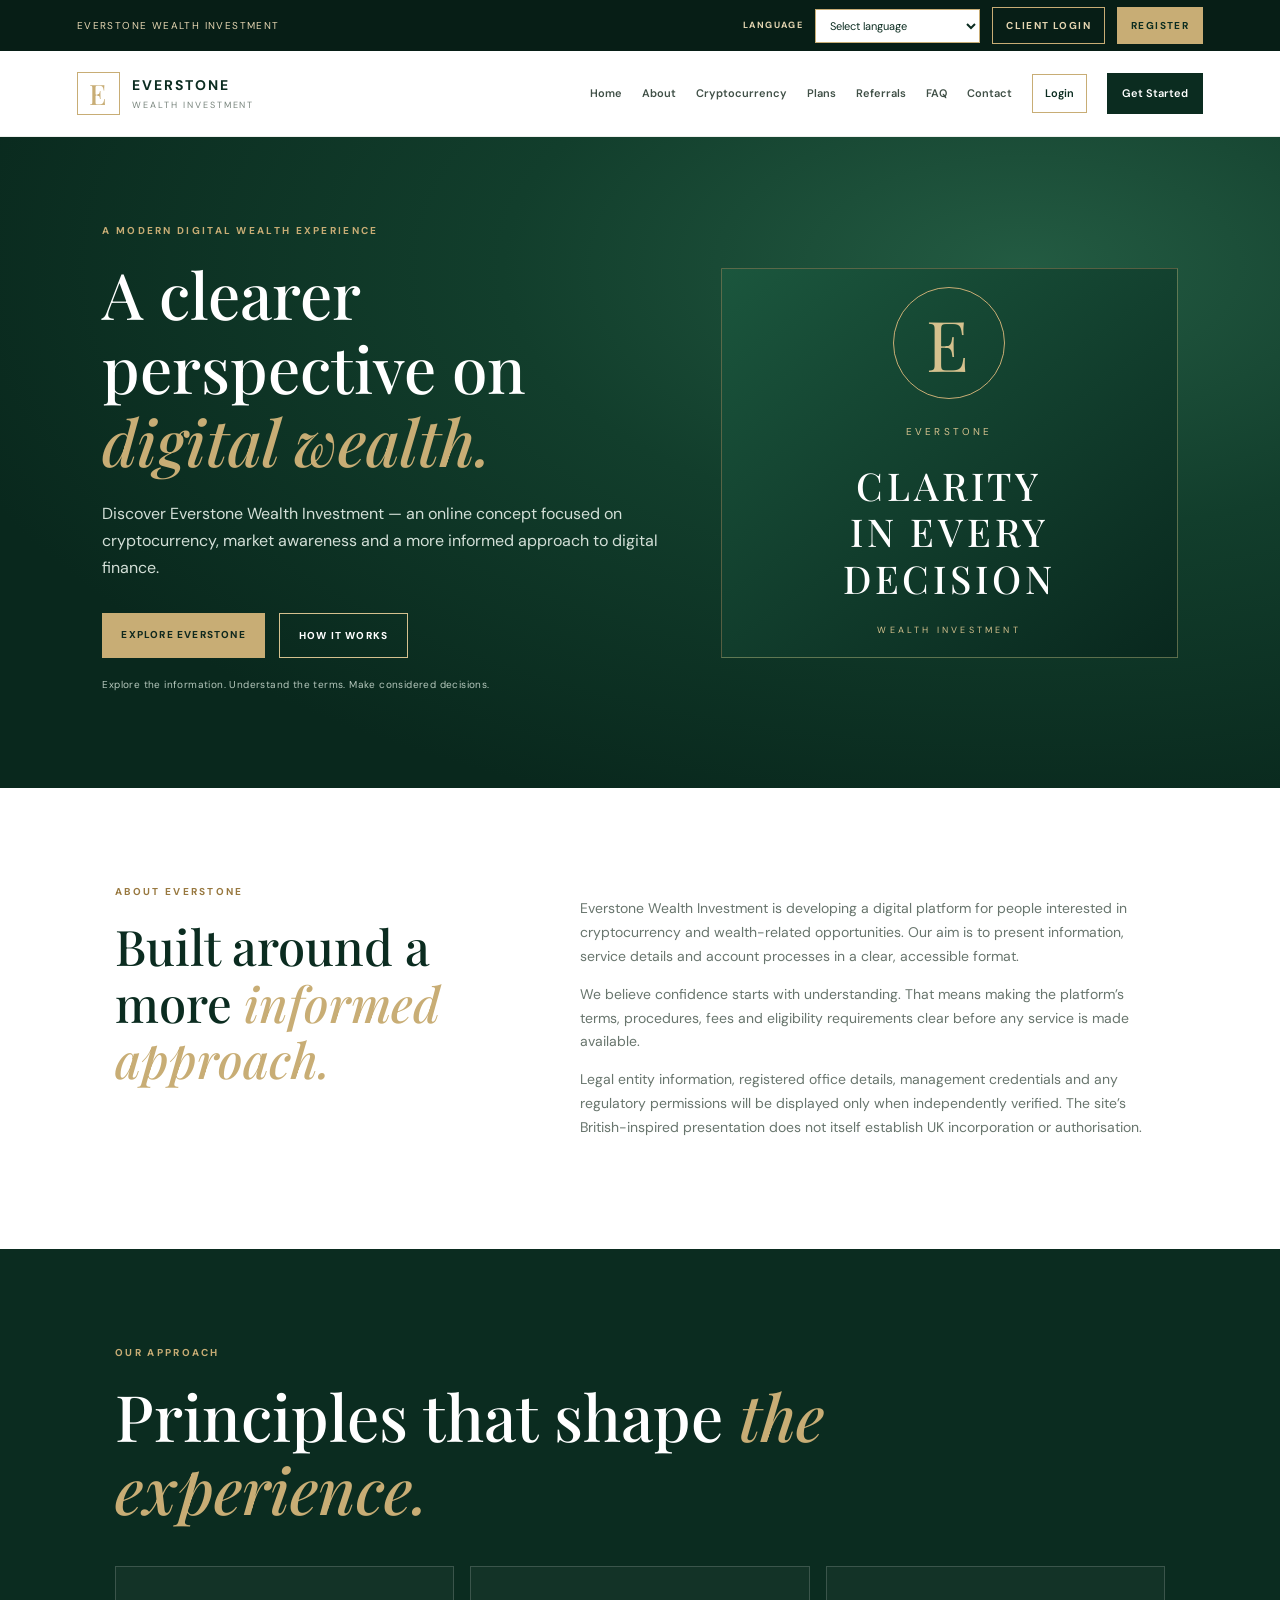
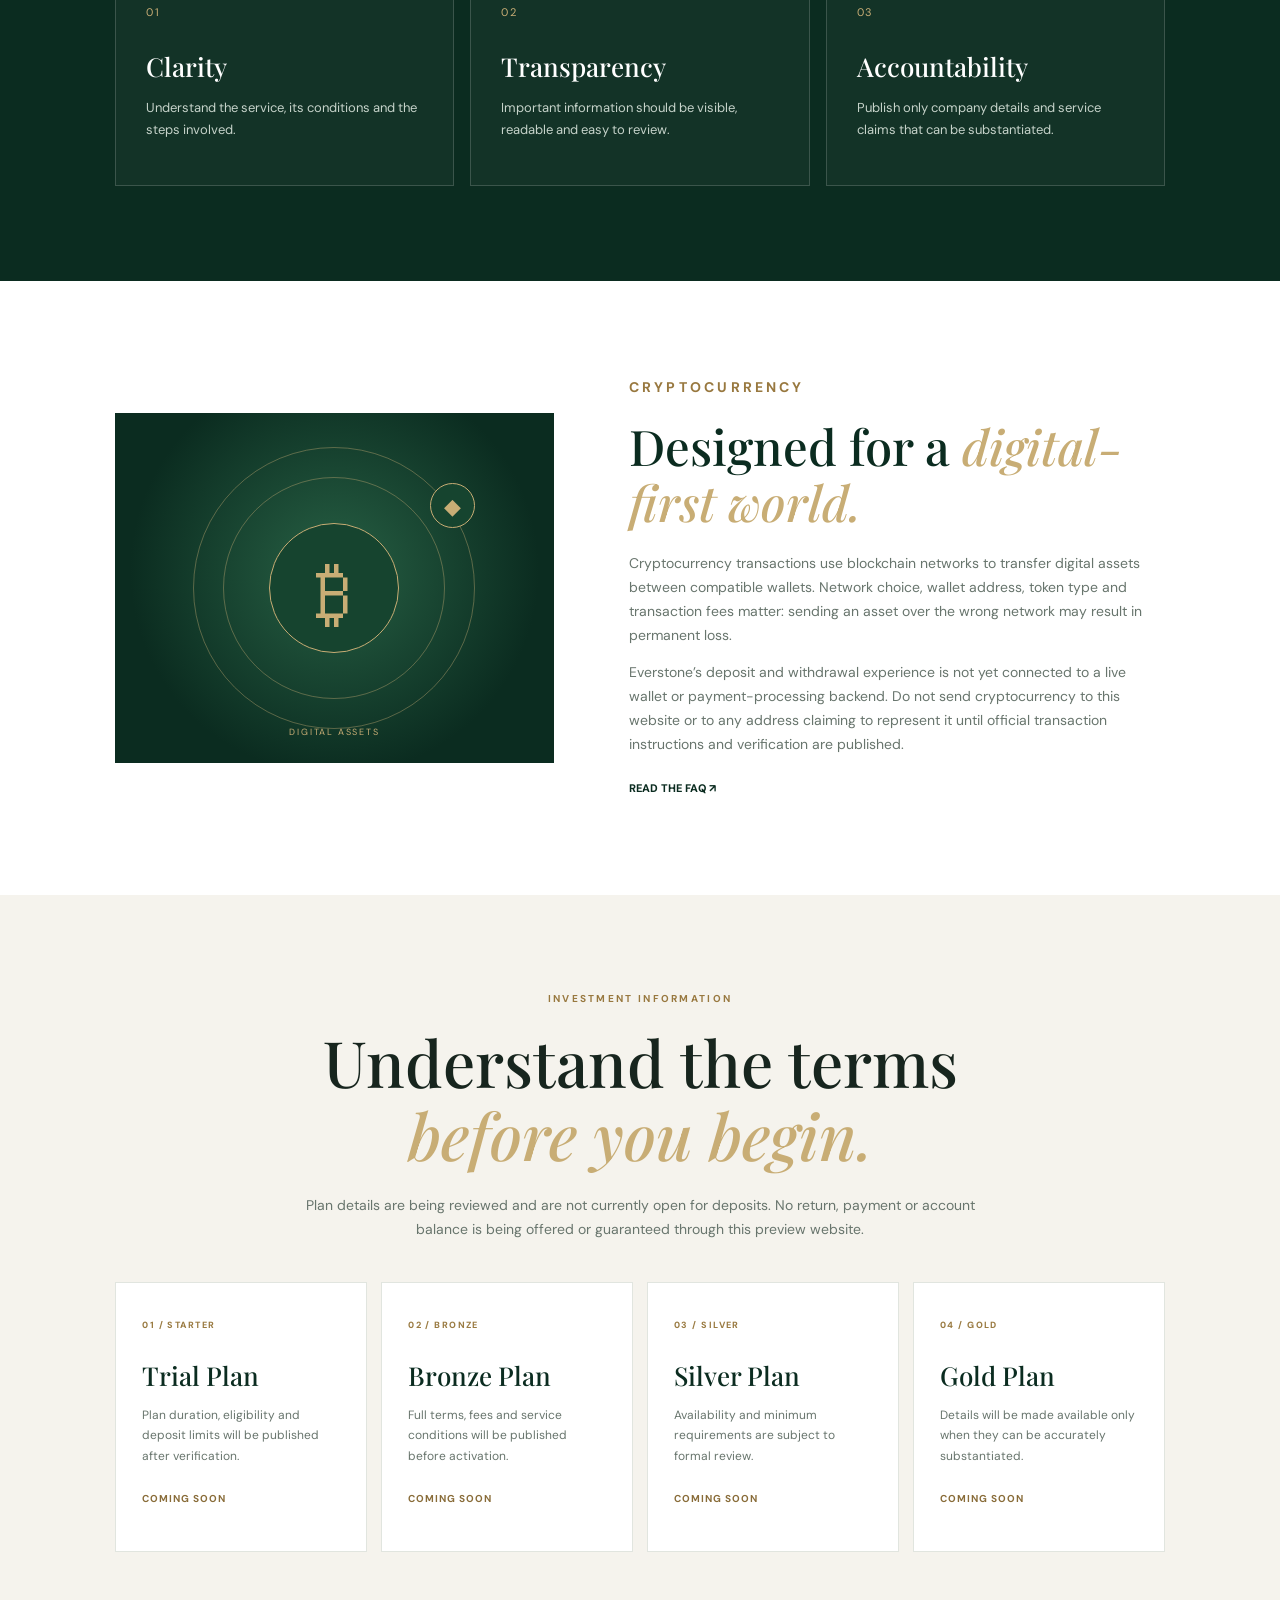
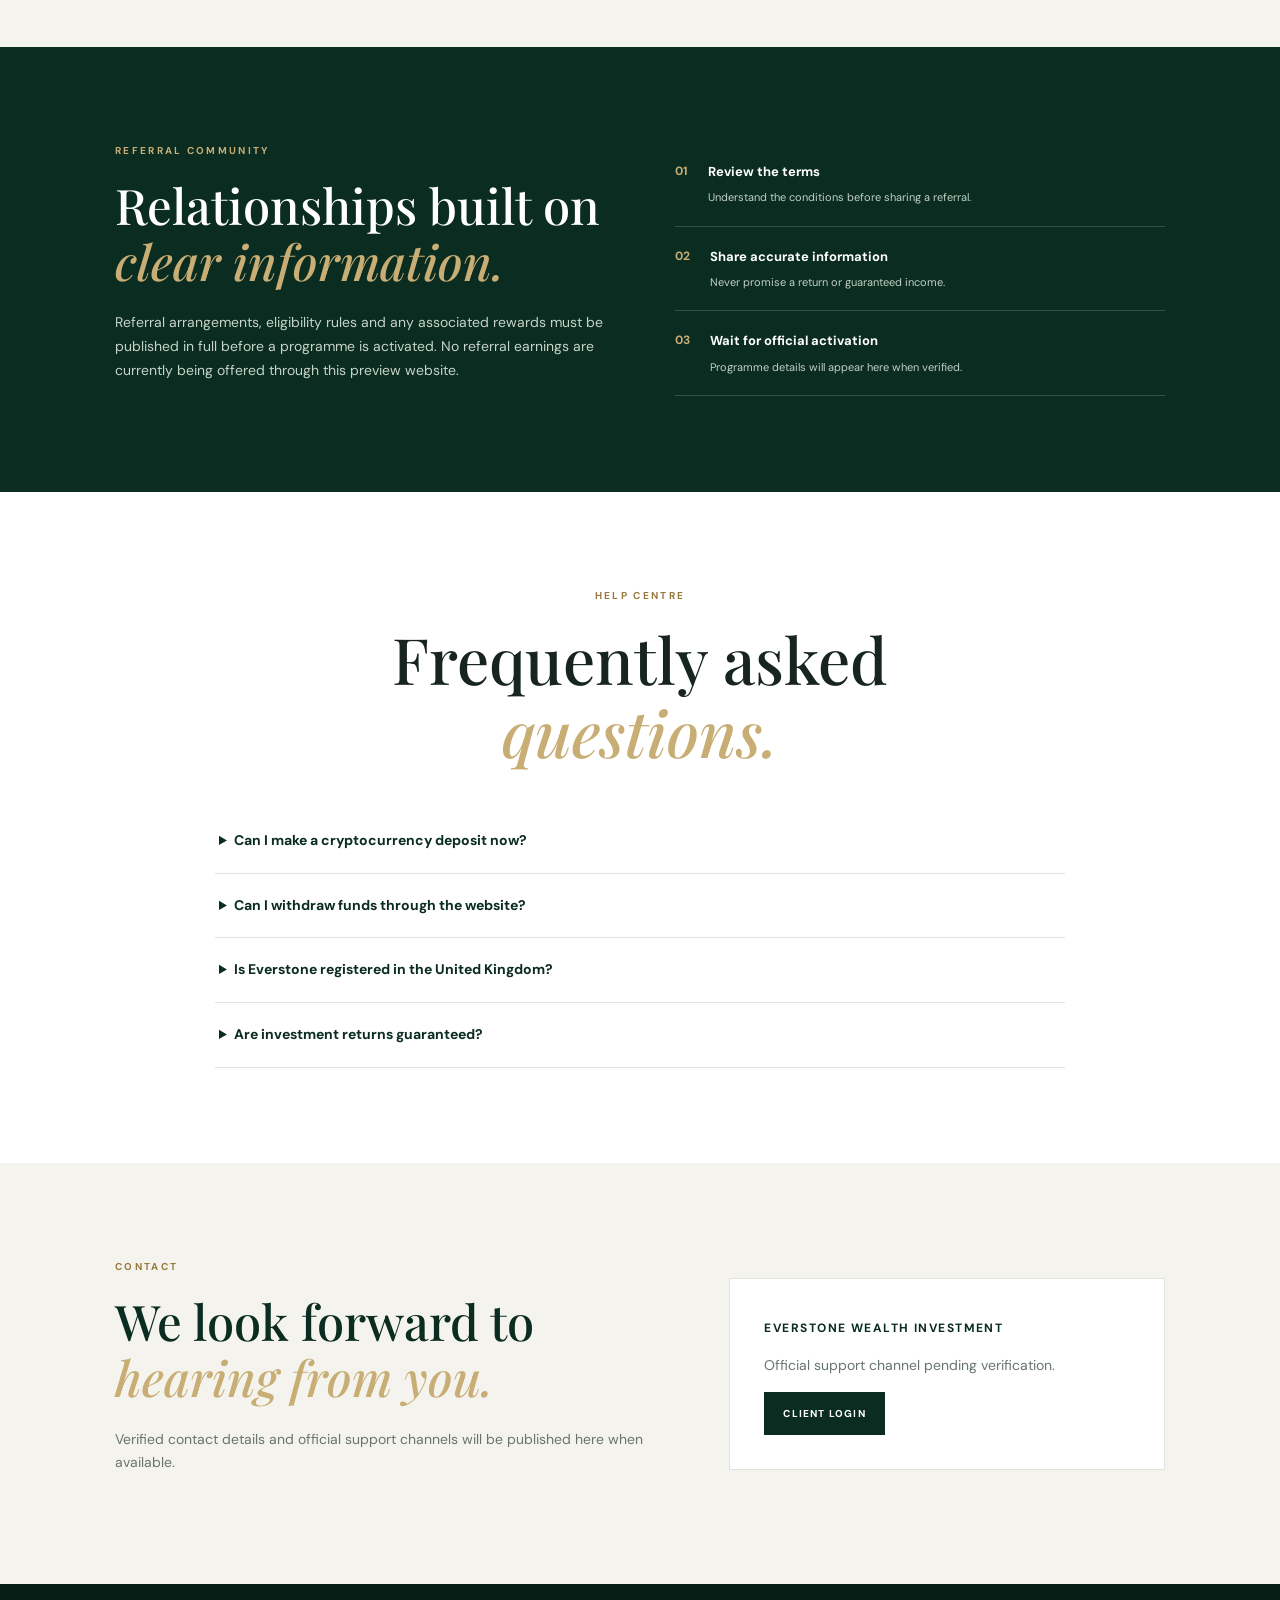
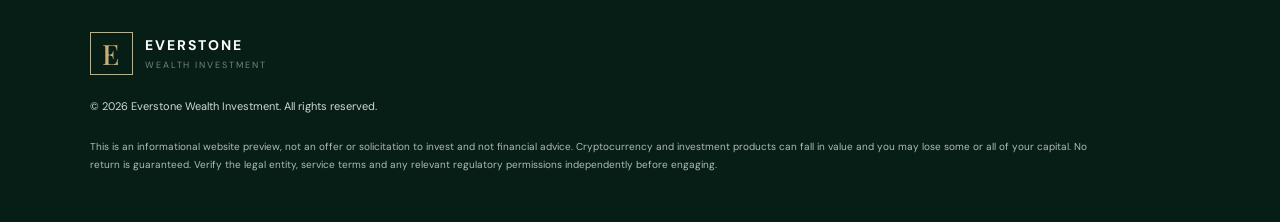
==== commit 3f4d2693: "Fix homepage language selector with Google Translate integration" ====
--- a/index.html
+++ b/index.html
@@ -5,9 +5,20 @@
 <meta name="description" content="Everstone Wealth Investment — cryptocurrency and wealth information.">
 <meta name="theme-color" content="#0b2c20">
 <title>Everstone Wealth Investment</title><link rel="stylesheet" href="styles.css">
+<style>
+/* Language selector and Google Translate integration */
+.top-actions .language-select{width:auto;min-width:145px;max-width:190px;padding:8px 28px 8px 10px;border:1px solid var(--gold);border-radius:0;background:#fff;color:var(--forest);font:11px 'DM Sans',sans-serif;letter-spacing:normal;cursor:pointer}
+#google_translate_element{position:absolute!important;width:1px!important;height:1px!important;overflow:hidden!important;clip:rect(0,0,0,0)!important;white-space:nowrap!important}
+.goog-te-banner-frame.skiptranslate{display:none!important}
+body{top:0!important}
+.goog-te-gadget{font-size:0!important}
+.goog-logo-link,.goog-te-gadget span{display:none!important}
+@media(max-width:800px){.top-actions .language-select{flex:1;min-width:145px}}
+</style>
 </head>
 <body>
-<div class="topbar"><div class="topbar-inner"><span>EVERSTONE WEALTH INVESTMENT</span><div class="top-actions"><label for="languageSearch">LANGUAGE</label><input id="languageSearch" list="languages" placeholder="English" aria-label="Choose a language"><datalist id="languages"><option>English</option><option>French</option><option>Spanish</option><option>Portuguese</option><option>German</option><option>Arabic</option><option>Chinese</option><option>Hindi</option><option>Urdu</option><option>Japanese</option></datalist><a href="login.html">CLIENT LOGIN</a><a class="top-register" href="register.html">REGISTER</a></div></div></div>
+<div class="topbar"><div class="topbar-inner"><span>EVERSTONE WEALTH INVESTMENT</span><div class="top-actions"><label for="siteLanguage">LANGUAGE</label><select class="language-select" id="siteLanguage" aria-label="Translate website language"><option value="">Select language</option><option value="en">English</option><option value="fr">French</option><option value="es">Spanish</option><option value="pt">Portuguese</option><option value="de">German</option><option value="it">Italian</option><option value="ar">Arabic</option><option value="hi">Hindi</option><option value="ur">Urdu</option><option value="zh-CN">Chinese (Simplified)</option><option value="zh-TW">Chinese (Traditional)</option><option value="ja">Japanese</option><option value="ko">Korean</option><option value="ru">Russian</option><option value="sw">Swahili</option><option value="ha">Hausa</option><option value="yo">Yoruba</option><option value="ig">Igbo</option><option value="bn">Bengali</option><option value="pa">Punjabi</option><option value="ta">Tamil</option><option value="te">Telugu</option><option value="th">Thai</option><option value="tr">Turkish</option><option value="nl">Dutch</option><option value="pl">Polish</option><option value="uk">Ukrainian</option><option value="vi">Vietnamese</option><option value="id">Indonesian</option><option value="ms">Malay</option><option value="fa">Persian</option><option value="he">Hebrew</option><option value="am">Amharic</option><option value="zu">Zulu</option><option value="af">Afrikaans</option><option value="so">Somali</option><option value="ne">Nepali</option><option value="si">Sinhala</option><option value="mr">Marathi</option><option value="gu">Gujarati</option><option value="kn">Kannada</option><option value="ml">Malayalam</option><option value="km">Khmer</option><option value="my">Burmese</option><option value="fil">Filipino</option><option value="el">Greek</option><option value="sv">Swedish</option><option value="no">Norwegian</option><option value="da">Danish</option><option value="fi">Finnish</option><option value="cs">Czech</option><option value="ro">Romanian</option><option value="hu">Hungarian</option><option value="bg">Bulgarian</option><option value="sr">Serbian</option><option value="hr">Croatian</option><option value="sk">Slovak</option><option value="sl">Slovenian</option><option value="lt">Lithuanian</option><option value="lv">Latvian</option><option value="et">Estonian</option><option value="ca">Catalan</option><option value="is">Icelandic</option><option value="ga">Irish</option><option value="cy">Welsh</option><option value="sq">Albanian</option><option value="mk">Macedonian</option><option value="bs">Bosnian</option><option value="mn">Mongolian</option><option value="kk">Kazakh</option><option value="uz">Uzbek</option><option value="az">Azerbaijani</option><option value="hy">Armenian</option><option value="ka">Georgian</option><option value="ps">Pashto</option><option value="ku">Kurdish</option></select><a href="login.html">CLIENT LOGIN</a><a class="top-register" href="register.html">REGISTER</a></div></div></div>
+<div id="google_translate_element" aria-hidden="true"></div>
 <header class="header"><a class="brand" href="#home"><span class="brand-icon">E</span><span><b>EVERSTONE</b><small>WEALTH INVESTMENT</small></span></a><button class="menu-toggle" aria-label="Toggle menu" aria-expanded="false">☰</button><nav class="nav"><a href="#home">Home</a><a href="#about">About</a><a href="#crypto">Cryptocurrency</a><a href="#plans">Plans</a><a href="#referrals">Referrals</a><a href="#faq">FAQ</a><a href="#contact">Contact</a><a class="nav-login" href="login.html">Login</a><a class="nav-register" href="register.html">Get Started</a></nav></header>
 <main>
 <section class="hero" id="home"><div class="hero-content"><p class="eyebrow">A MODERN DIGITAL WEALTH EXPERIENCE</p><h1>A clearer perspective on <em>digital wealth.</em></h1><p class="lead">Discover Everstone Wealth Investment — an online concept focused on cryptocurrency, market awareness and a more informed approach to digital finance.</p><div class="actions"><a class="btn gold" href="#about">EXPLORE EVERSTONE</a><a class="btn outline" href="#crypto">HOW IT WORKS</a></div><p class="hero-note">Explore the information. Understand the terms. Make considered decisions.</p></div><div class="hero-panel"><div class="seal">E</div><p>EVERSTONE</p><strong>CLARITY<br>IN EVERY<br>DECISION</strong><small>WEALTH INVESTMENT</small></div></section>
@@ -20,5 +31,19 @@
 <section class="contact section" id="contact"><div><p class="eyebrow dark">CONTACT</p><h2>We look forward to <em>hearing from you.</em></h2><p>Verified contact details and official support channels will be published here when available.</p></div><div class="contact-card"><b>EVERSTONE WEALTH INVESTMENT</b><p>Official support channel pending verification.</p><a class="btn dark-btn" href="login.html">CLIENT LOGIN</a></div></section>
 </main>
 <footer class="footer"><a class="brand footer-brand" href="#home"><span class="brand-icon">E</span><span><b>EVERSTONE</b><small>WEALTH INVESTMENT</small></span></a><p>© <span id="year"></span> Everstone Wealth Investment. All rights reserved.</p><p class="disclosure">This is an informational website preview, not an offer or solicitation to invest and not financial advice. Cryptocurrency and investment products can fall in value and you may lose some or all of your capital. No return is guaranteed. Verify the legal entity, service terms and any relevant regulatory permissions independently before engaging.</p></footer>
-<script>document.getElementById('year').textContent=new Date().getFullYear();const toggle=document.querySelector('.menu-toggle');const nav=document.querySelector('.nav');toggle.addEventListener('click',()=>{const open=nav.classList.toggle('open');toggle.setAttribute('aria-expanded',String(open))});nav.querySelectorAll('a').forEach(link=>link.addEventListener('click',()=>{nav.classList.remove('open');toggle.setAttribute('aria-expanded','false')}));</script>
+<script>
+document.getElementById('year').textContent=new Date().getFullYear();
+const toggle=document.querySelector('.menu-toggle');const nav=document.querySelector('.nav');
+toggle.addEventListener('click',()=>{const open=nav.classList.toggle('open');toggle.setAttribute('aria-expanded',String(open))});
+nav.querySelectorAll('a').forEach(link=>link.addEventListener('click',()=>{nav.classList.remove('open');toggle.setAttribute('aria-expanded','false')}));
+function googleTranslateElementInit(){new google.translate.TranslateElement({pageLanguage:'en',includedLanguages:'af,am,ar,az,be,bg,bn,bs,ca,ceb,co,cs,cy,da,de,el,en,eo,es,et,eu,fa,fi,fil,fr,fy,ga,gd,gl,gu,ha,haw,he,hi,hmn,hr,ht,hu,hy,id,ig,is,it,ja,jw,ka,kk,km,kn,ko,ku,ky,la,lb,lo,lt,lv,mg,mi,mk,ml,mn,mr,ms,mt,my,ne,nl,no,ny,pa,pl,ps,pt,ro,ru,rw,sd,si,sk,sl,sm,sn,so,sq,sr,st,su,sv,sw,ta,te,tg,th,tk,tl,tr,tt,ug,uk,ur,uz,vi,xh,yi,yo,zh-CN,zh-TW,zu',autoDisplay:false},'google_translate_element');}
+const languagePicker=document.getElementById('siteLanguage');
+languagePicker.addEventListener('change',function(){
+ const selected=this.value;
+ if(!selected){document.cookie='googtrans=/en/en;path=/';document.cookie='googtrans=/en/en;path=/;domain='+location.hostname;location.reload();return;}
+ const applyTranslation=()=>{const combo=document.querySelector('.goog-te-combo');if(combo){combo.value=selected;combo.dispatchEvent(new Event('change'));return true;}return false;};
+ if(!applyTranslation()){let attempts=0;const wait=setInterval(()=>{attempts++;if(applyTranslation()||attempts>=30){clearInterval(wait);if(attempts>=30&&!document.querySelector('.goog-te-combo')){languagePicker.value='';alert('The translation service could not load. Please check your internet connection and try again.');}}},300);}
+});
+const translateScript=document.createElement('script');translateScript.src='https://translate.google.com/translate_a/element.js?cb=googleTranslateElementInit';translateScript.async=true;translateScript.onerror=()=>{console.warn('Website translation service could not be loaded.');};document.head.appendChild(translateScript);
+</script>
 </body></html>
--- a/styles.css
+++ b/styles.css
@@ -1,23 +1,16 @@
 @import url('https://fonts.googleapis.com/css2?family=DM+Sans:wght@400;500;600;700&family=Playfair+Display:ital,wght@0,500;0,600;1,500;1,600&display=swap');
-:root{--green:#123b2c;--deep:#0a281e;--gold:#c9ad72;--cream:#f5f3ed;--ink:#17251f;--muted:#68756e;--line:#dce2dc}*{box-sizing:border-box}html{scroll-behavior:smooth}body{margin:0;color:var(--ink);font-family:'DM Sans',sans-serif;background:#fff;line-height:1.65}.site-header{height:88px;padding:0 7%;display:flex;align-items:center;justify-content:space-between;background:#fff;border-bottom:1px solid #edf0ec;position:sticky;top:0;z-index:10}.brand{display:flex;align-items:center;gap:12px;text-decoration:none;color:var(--green);letter-spacing:.13em}.brand-mark{width:42px;height:42px;border:1px solid var(--gold);display:grid;place-items:center;font:600 26px 'Playfair Display';color:var(--gold)}.brand strong,.brand small{display:block}.brand strong{font-size:14px}.brand small{font-size:9px;letter-spacing:.22em;color:#78847c}.nav{display:flex;align-items:center;gap:30px}.nav a,.text-link{font-size:12px;text-decoration:none;color:#3d4c44}.nav a:hover,.text-link:hover{color:#a17e3d}.nav .nav-cta{background:var(--green);color:#fff;padding:12px 17px}.menu-toggle{display:none;background:none;border:0;font-size:25px}.hero{min-height:600px;background:var(--green);color:white;padding:90px 7%;display:grid;grid-template-columns:1.1fr .9fr;align-items:center;overflow:hidden}.eyebrow,.section-label{font-size:10px;letter-spacing:.24em;font-weight:700;color:var(--gold)}h1,h2,h3,p{margin-top:0}h1{font:500 clamp(43px,5.5vw,74px)/1.12 'Playfair Display';max-width:700px;margin:22px 0}.hero h1 em,h2 em{color:var(--gold);font-weight:500}.hero-lede{max-width:520px;color:#d5e0d9;font-size:16px}.hero-actions{display:flex;align-items:center;gap:27px;margin:34px 0}.button{display:inline-block;text-decoration:none;padding:14px 20px;font-size:12px;font-weight:700}.button-gold{background:var(--gold);color:var(--deep)}.text-link{color:white}.text-link span{color:var(--gold)}.micro-note{font-size:10px;color:#b6c9bf}.hero-art{height:390px;position:relative;border:1px solid #78908455;background:linear-gradient(140deg,#1b5940,#0c2c21);overflow:hidden}.orb{position:absolute;border:1px solid #d4bb7d99;border-radius:50%;width:300px;height:300px;top:30px;left:18%}.orb-one:after,.orb-two:after{content:"";position:absolute;inset:25px;border:1px solid #d4bb7d55;border-radius:50%}.orb-two{width:220px;height:220px;top:100px;left:38%;border-color:#fff5}.art-line{position:absolute;width:130%;height:1px;background:#d7c18c;transform:rotate(-35deg);top:55%;left:-10%}.art-caption{position:absolute;bottom:25px;right:25px;font-size:9px;letter-spacing:.2em;color:#d8c89f;text-align:right}.art-caption b{font-size:13px}.trust-strip{display:grid;grid-template-columns:repeat(3,1fr);padding:28px 7%;border-bottom:1px solid var(--line);gap:20px}.trust-strip div{display:flex;gap:16px;align-items:center;font-size:12px}.trust-strip b,.principle-list b{color:#b08e50;font-size:11px}.section{padding:100px 10%}.intro{display:grid;grid-template-columns:.65fr 1.35fr;gap:70px}.section h2,.principles h2{font:500 clamp(34px,4vw,51px)/1.2 'Playfair Display';margin:15px 0 22px}.intro p,.section-heading p{color:var(--muted);max-width:720px}.services{background:var(--cream)}.section-heading{max-width:650px;margin-bottom:38px}.service-grid{display:grid;grid-template-columns:repeat(3,1fr);gap:16px}.service-card{background:white;padding:30px;min-height:270px;border:1px solid #e7e5dc}.service-card span{font-size:9px;letter-spacing:.16em;color:#a17e3d}.service-card h3{font:500 25px 'Playfair Display';margin:28px 0 12px}.service-card p{font-size:13px;color:var(--muted)}.service-card a{font-size:11px;text-decoration:none;color:var(--green);font-weight:700}.principles{background:var(--deep);color:white;padding:85px 10%}.principles-inner{display:grid;grid-template-columns:1fr 1fr;gap:80px}.principle-list>div{display:flex;gap:22px;padding:18px 0;border-bottom:1px solid #ffffff22}.principle-list strong,.principle-list small{display:block}.principle-list small{color:#b7c7bf;font-size:12px;margin-top:5px}.contact{display:grid;grid-template-columns:1fr .8fr;gap:70px}.contact p{color:var(--muted)}.contact-panel{background:var(--cream);padding:30px}.contact-kicker{font-size:10px;letter-spacing:.2em;color:var(--green)!important;font-weight:700}.button-dark{background:var(--green);color:white}.contact-panel small{display:block;font-size:10px;color:var(--muted);margin-top:12px}.footer{background:#081d16;color:#c3d0c8;padding:45px 7%}.brand-footer{color:white}.footer>p{font-size:11px;margin:22px 0 0}.footer-note{max-width:1000px;color:#91a59a;font-size:10px!important}.footer .brand small{color:#9aaca2}@media(max-width:800px){.site-header{height:74px;padding:0 5%}.menu-toggle{display:block;color:var(--green)}.nav{display:none;position:absolute;top:74px;left:0;right:0;background:white;padding:22px 6%;flex-direction:column;align-items:stretch;gap:18px;border-bottom:1px solid var(--line)}.nav.open{display:flex}.hero{grid-template-columns:1fr;padding:70px 7%;gap:40px}.hero-art{height:260px}.trust-strip{grid-template-columns:1fr;padding:25px 7%}.section{padding:70px 7%}.intro,.principles-inner,.contact{grid-template-columns:1fr;gap:28px}.service-grid{grid-template-columns:1fr}.principles{padding:70px 7%}}
-/* Accessibility and finishing refinements */
-.skip-link{position:absolute;left:12px;top:-60px;background:#fff;color:var(--green);padding:10px 14px;z-index:30;border:2px solid var(--gold)}.skip-link:focus{top:12px}.nav a:focus-visible,.button:focus-visible,.text-link:focus-visible,.menu-toggle:focus-visible,.service-card a:focus-visible{outline:3px solid var(--gold);outline-offset:4px}.contact-hold{font-size:13px;color:var(--muted);padding:14px 0;border-top:1px solid var(--line);border-bottom:1px solid var(--line)}.text-link-dark{display:inline-block;color:var(--green);font-size:12px;font-weight:700;text-decoration:none;margin-top:8px}.text-link-dark:hover{text-decoration:underline}.service-card{transition:transform .2s ease,box-shadow .2s ease}.service-card:hover{transform:translateY(-3px);box-shadow:0 14px 32px #102d1b0d}@media(prefers-reduced-motion:reduce){html{scroll-behavior:auto}*,*::before,*::after{transition:none!important;animation:none!important}}
-
-/* Clear client access navigation and portal links */
-.nav .nav-login{color:var(--green);font-weight:700;border-bottom:1px solid var(--gold);padding:8px 0}.portal-actions{display:flex;flex-wrap:wrap;gap:20px;margin-top:18px}.portal-actions a,.footer-links a{font-size:11px;color:#e4d5ad;text-decoration:none}.portal-actions a:hover,.footer-links a:hover{text-decoration:underline}.contact-links{display:flex;align-items:center;gap:20px;flex-wrap:wrap}.footer-links{display:flex;gap:22px;flex-wrap:wrap}.footer-links a{color:#d7c18c}.nav .nav-cta{font-weight:700}
-@media(max-width:800px){.nav .nav-login{border-bottom:0;padding:0}.portal-actions{flex-direction:column;gap:10px}.contact-links{align-items:flex-start;flex-direction:column}}
-
-/* Homepage layout revision inspired by the reference site's section order */
-.top-access{background:#08271c;color:#e6d7b2;font-size:10px;letter-spacing:.12em}.top-inner{min-height:46px;padding:6px 6%;display:flex;align-items:center;justify-content:space-between;gap:15px}.top-actions{display:flex;align-items:center;gap:12px}.language-wrap{display:flex;align-items:center;gap:8px;letter-spacing:0}.language-wrap select{max-width:150px;padding:7px;border:1px solid #a88b53;background:#fff;color:#163c2d;font-size:11px}.top-login,.top-register{display:inline-block;padding:10px 16px;text-decoration:none;font-size:11px;font-weight:800;letter-spacing:.1em;border:1px solid var(--gold)}.top-login{background:#fff;color:var(--green)}.top-register{background:var(--gold);color:#102b20}.site-header{padding-left:6%;padding-right:6%}.nav{gap:19px}.nav a{font-weight:600}.nav .nav-login{font-weight:800;color:var(--green);border:1px solid var(--gold);padding:10px 13px}.nav .nav-cta{font-weight:800;background:#b99a5e;color:#102b20;padding:12px 17px}.rw-hero{min-height:570px;padding-top:75px;padding-bottom:75px}.rw-hero h1{max-width:650px}.rw-hero .hero-art{border:0;background:radial-gradient(circle at 65% 35%,#28664a,#0b2b20 68%)}.hero-art-inner{height:100%;display:flex;flex-direction:column;justify-content:center;align-items:center;text-align:center;border:1px solid #c9ad7266;margin:24px;color:#d8c18c;letter-spacing:.2em}.hero-art-inner strong{font:500 clamp(28px,3vw,43px)/1.25 'Playfair Display';margin:25px 0;color:#fff;letter-spacing:.08em}.hero-art-inner i{font-style:normal;font-size:10px}.centered{text-align:center;margin-left:auto;margin-right:auto}.why-block{background:#f5f3ed}.rw-about{display:grid;grid-template-columns:.9fr 1.1fr;gap:70px;align-items:center}.about-visual{min-height:350px;background:linear-gradient(145deg,#164b36,#08271c);display:flex;flex-direction:column;align-items:center;justify-content:center;color:#d6c18d;letter-spacing:.2em;font-size:10px}.about-emblem{width:150px;height:150px;border:1px solid #c9ad72;border-radius:50%;display:grid;place-items:center;font:500 90px 'Playfair Display';margin-bottom:25px}.plans-section{background:#f5f3ed}.plan-grid{display:grid;grid-template-columns:repeat(3,1fr);gap:18px}.plan-card{background:#fff;padding:30px;border:1px solid #e1e5df;display:flex;flex-direction:column;min-height:360px}.plan-card.featured{border:2px solid #b99a5e;transform:translateY(-8px)}.plan-head{font-size:10px;letter-spacing:.2em;color:#9a7b42;font-weight:800}.plan-card h3{font:500 27px 'Playfair Display';color:var(--green);margin:20px 0 10px}.plan-card p,.plan-card li{font-size:12px;color:var(--muted)}.plan-card ul{padding-left:18px;line-height:2}.plan-status{font-size:9px;font-weight:800;letter-spacing:.08em;color:#745d2e;background:#f7f0df;padding:10px;margin-top:auto}.referral-section{background:#0a281e;color:#fff;padding:85px 10%;display:grid;grid-template-columns:1fr 1fr;gap:70px}.referral-section h2{font:500 clamp(34px,4vw,50px)/1.2 'Playfair Display';margin:16px 0}.referral-section p{color:#c6d3ca;max-width:520px}.referral-points>div{display:flex;gap:20px;padding:18px 0;border-bottom:1px solid #ffffff26}.referral-points b{color:var(--gold)}.referral-points strong,.referral-points small{display:block}.referral-points small{color:#bdc9c1;font-size:11px;margin-top:5px}.faq-section{background:#fff}.contact-section{display:grid;grid-template-columns:1fr .8fr;gap:60px}.contact-panel{align-self:center}.contact-panel strong{color:var(--green);letter-spacing:.1em;font-size:12px}.footer-links{display:flex;flex-wrap:wrap;gap:20px}.footer-links a{color:#d7c18c;text-decoration:none;font-size:11px}.goog-te-gadget{font-size:0!important;color:transparent!important}.goog-te-gadget .goog-te-combo{margin:0!important;font-size:11px!important;color:#163c2d!important;padding:7px!important}.goog-te-banner-frame{display:none!important}body{top:0!important}
-@media(max-width:900px){.nav{gap:10px}.nav a{font-size:10px}.rw-about{gap:35px}.referral-section{padding:70px 7%;gap:35px}}
-@media(max-width:800px){.top-inner{align-items:flex-start;flex-direction:column;padding:10px 5%;gap:8px}.top-actions{width:100%;flex-wrap:wrap}.language-wrap{margin-right:auto}.site-header{padding:0 5%}.nav{top:74px}.nav .nav-login,.nav .nav-cta{text-align:center}.rw-about,.contact-section,.referral-section{grid-template-columns:1fr}.about-visual{min-height:260px}.plan-grid{grid-template-columns:1fr}.plan-card.featured{transform:none}.rw-hero{padding-top:55px;padding-bottom:55px}.hero-art-inner{min-height:220px}.section{padding:65px 7%}}
-
-/* Investment plan cards and expanded language selector */
-.plan-grid-four{grid-template-columns:repeat(4,minmax(0,1fr));gap:14px}.plan-grid-four .plan-card{padding:25px 22px;min-height:330px}.plan-rate{font:500 36px 'Playfair Display';color:var(--green);margin:15px 0 0}.plan-rate small{display:block;font:600 11px 'DM Sans',sans-serif;letter-spacing:.08em;color:#9a7b42;text-transform:uppercase}.plan-duration{font-size:12px!important;color:var(--muted);margin:8px 0 22px}.plan-terms{margin-top:auto;border-top:1px solid var(--line)}.plan-terms span{display:flex;justify-content:space-between;gap:10px;padding:12px 0;border-bottom:1px solid var(--line);font-size:10px;color:var(--muted)}.plan-terms strong{color:var(--green);font-size:12px;text-align:right}.plan-card.featured{transform:translateY(-6px)}.language-loading{display:inline-block;background:#fff;color:var(--green);padding:7px 10px;border:1px solid var(--gold);font-size:11px;letter-spacing:0}.language-wrap #google_translate_element{display:inline-block;min-width:130px}.language-wrap .goog-te-gadget{font-size:0!important}.language-wrap .goog-te-gadget .goog-te-combo{width:100%;max-width:190px;margin:0!important;padding:8px 10px!important;border:1px solid var(--gold);background:#fff;color:var(--green);font:600 11px 'DM Sans',sans-serif!important;cursor:pointer}.language-wrap .goog-te-gadget span{display:none!important}.language-wrap .goog-te-gadget img{display:none!important}.language-wrap .goog-te-gadget-simple{padding:8px 10px!important;border:1px solid var(--gold)!important;background:#fff!important;color:var(--green)!important;cursor:pointer}.language-wrap .goog-te-gadget-simple span{color:var(--green)!important;font-size:11px!important}.language-wrap .goog-te-gadget-simple img{display:none!important}
-@media(max-width:1100px){.plan-grid-four{grid-template-columns:repeat(2,minmax(0,1fr))}}
-@media(max-width:800px){.plan-grid-four{grid-template-columns:1fr}.plan-grid-four .plan-card{min-height:280px}.plan-card.featured{transform:none}.language-wrap #google_translate_element{min-width:145px}}
-
-
-/* Custom vertical language menu */
-.language-wrap{position:relative;display:flex;align-items:center;gap:9px}.language-label{font-size:9px;font-weight:800;letter-spacing:.16em;color:#e5d6b1}.language-picker{position:relative}.language-trigger{min-width:170px;display:flex;justify-content:space-between;align-items:center;gap:18px;padding:9px 12px;background:#fff;color:var(--green);border:1px solid var(--gold);font:600 11px 'DM Sans',sans-serif;cursor:pointer}.language-trigger span{font-size:15px;color:#98783e}.language-menu{position:absolute;z-index:40;top:calc(100% + 7px);right:0;width:250px;max-height:350px;background:#fff;border:1px solid #d8c18c;box-shadow:0 16px 35px #061b1260;padding:10px}.language-menu[hidden]{display:none}.language-search{width:100%;padding:10px;border:1px solid var(--line);font:12px 'DM Sans',sans-serif;margin-bottom:8px;outline-color:var(--gold)}.language-options{max-height:275px;overflow-y:auto;display:flex;flex-direction:column}.language-option{display:block;width:100%;text-align:left;background:#fff;border:0;border-bottom:1px solid #edf0ec;padding:9px 10px;color:#263b30;font:12px 'DM Sans',sans-serif;cursor:pointer}.language-option:hover,.language-option:focus{background:#f5f3ed;color:#8b6d36;outline:none}.translate-engine{position:absolute!important;width:1px!important;height:1px!important;overflow:hidden!important;clip-path:inset(50%)!important;white-space:nowrap!important;pointer-events:none!important}.goog-te-banner-frame{display:none!important}body{top:0!important}
-@media(max-width:800px){.language-wrap{width:100%;justify-content:space-between}.language-picker{flex:1;max-width:230px}.language-trigger{width:100%;min-width:0}.language-menu{right:0;width:min(280px,85vw)}}
+:root{--forest:#0b2c20;--green:#164b36;--gold:#c8ad75;--cream:#f5f3ed;--ink:#17251e;--muted:#68756d;--line:#e1e5df}
+*{box-sizing:border-box}html{scroll-behavior:smooth}body{margin:0;color:var(--ink);font-family:'DM Sans',sans-serif;line-height:1.7;background:#fff}a{color:inherit}.topbar{background:#071e16;color:#e5d6b2;font-size:10px;letter-spacing:.14em}.topbar-inner{min-height:44px;padding:7px 6%;display:flex;align-items:center;justify-content:space-between;gap:15px}.top-actions{display:flex;align-items:center;gap:12px}.top-actions label{font-size:9px;font-weight:700}.top-actions input{width:135px;padding:8px 10px;border:1px solid var(--gold);background:#fff;color:var(--forest);font:11px 'DM Sans',sans-serif}.top-actions a{padding:9px 13px;border:1px solid var(--gold);text-decoration:none;font-weight:700}.top-actions .top-register{background:var(--gold);color:var(--forest)}
+.header{height:86px;padding:0 6%;display:flex;align-items:center;justify-content:space-between;background:#fff;position:sticky;top:0;z-index:20;border-bottom:1px solid #edf0ec}.brand{display:flex;align-items:center;gap:12px;text-decoration:none;color:var(--forest);letter-spacing:.13em}.brand-icon{width:43px;height:43px;border:1px solid var(--gold);display:grid;place-items:center;color:var(--gold);font:500 28px 'Playfair Display'}.brand b,.brand small{display:block}.brand b{font-size:14px}.brand small{font-size:9px;letter-spacing:.22em;color:#78847c}.nav{display:flex;align-items:center;gap:20px}.nav a{text-decoration:none;font-size:11px;font-weight:600;color:#405047}.nav a:hover{color:#9b7c43}.nav .nav-login{border:1px solid var(--gold);padding:9px 12px;color:var(--forest)}.nav .nav-register{padding:11px 15px;background:var(--forest);color:#fff}.menu-toggle{display:none;border:0;background:none;color:var(--forest);font-size:25px}
+.hero{min-height:590px;padding:85px 8%;display:grid;grid-template-columns:1.1fr .9fr;gap:60px;align-items:center;color:white;background:radial-gradient(ellipse at 80% 20%,#235b42 0,#123e2c 36%,#09281d 78%)}.eyebrow{font-size:10px;letter-spacing:.23em;font-weight:700;color:var(--gold);margin:0 0 18px}.eyebrow.dark{color:#98783f}.hero h1,.section h2{font:500 clamp(38px,5vw,65px)/1.15 'Playfair Display';margin:0 0 22px}.hero h1 em,.section h2 em{color:var(--gold);font-weight:500}.lead{max-width:600px;color:#d3dfd7;font-size:16px}.actions{display:flex;gap:14px;flex-wrap:wrap;margin:32px 0 18px}.btn{display:inline-block;padding:13px 19px;text-decoration:none;font-size:10px;font-weight:800;letter-spacing:.12em}.btn.gold{background:var(--gold);color:#10291e}.btn.outline{border:1px solid #d5c18f;color:#fff}.hero-note{font-size:10px;color:#b6c8bd;letter-spacing:.04em}.hero-panel{min-height:390px;border:1px solid #c8ad7566;background:linear-gradient(145deg,#1b563d,#09281e);display:flex;flex-direction:column;align-items:center;justify-content:center;text-align:center;color:#d5c18e;letter-spacing:.2em}.hero-panel .seal{width:112px;height:112px;border:1px solid var(--gold);border-radius:50%;display:grid;place-items:center;font:70px 'Playfair Display';margin-bottom:24px}.hero-panel p{font-size:10px;margin:0}.hero-panel strong{font:500 clamp(28px,3vw,40px)/1.2 'Playfair Display';color:white;letter-spacing:.1em;margin:22px 0}.hero-panel small{font-size:9px}
+.section{padding:95px 9%}.intro{display:grid;grid-template-columns:.8fr 1.2fr;gap:75px;align-items:start}.intro h2,.crypto h2,.contact h2,.referrals h2{font-size:clamp(34px,4vw,49px);color:var(--forest)}.intro-copy p,.crypto-copy p,.contact>div>p:not(.eyebrow){color:var(--muted);font-size:14px}.principles{background:var(--forest);color:white}.section-title{max-width:720px;margin-bottom:40px}.section-title h2{color:inherit}.principle-grid{display:grid;grid-template-columns:repeat(3,1fr);gap:16px}.principle-grid article{padding:30px;border:1px solid #ffffff2b;background:#ffffff08;min-height:220px}.principle-grid span{color:var(--gold);font-size:11px;letter-spacing:.15em}.principle-grid h3{font:500 26px 'Playfair Display';margin:25px 0 10px}.principle-grid p{font-size:13px;color:#c6d3ca}
+.crypto{display:grid;grid-template-columns:.9fr 1.1fr;gap:75px;align-items:center}.crypto-art{min-height:350px;position:relative;display:grid;place-items:center;background:radial-gradient(circle at 50% 45%,#276044,#0b2c20 70%);color:var(--gold);overflow:hidden}.crypto-art:before,.crypto-art:after{content:"";position:absolute;width:280px;height:280px;border:1px solid #c8ad7566;border-radius:50%}.crypto-art:after{width:220px;height:220px}.coin{z-index:1;width:130px;height:130px;border:1px solid var(--gold);border-radius:50%;display:grid;place-items:center;font:72px 'Playfair Display';background:#16442f}.small-coin{position:absolute;width:45px;height:45px;font-size:22px;right:18%;top:20%}.crypto-art span{position:absolute;bottom:22px;font-size:9px;letter-spacing:.2em}.text-link{display:inline-block;color:var(--forest);font-size:11px;font-weight:800;text-decoration:none;margin-top:8px}
+.plans{background:var(--cream)}.centered{text-align:center;margin-left:auto;margin-right:auto}.section-title>p:last-child{color:var(--muted);font-size:14px}.plan-grid{display:grid;grid-template-columns:repeat(4,1fr);gap:14px}.plan-grid article{background:#fff;border:1px solid #e1e5df;padding:26px;min-height:270px}.plan-grid article>span{font-size:9px;letter-spacing:.16em;color:#9a7b42;font-weight:800}.plan-grid h3{font:500 26px 'Playfair Display';color:var(--forest);margin:22px 0 12px}.plan-grid p{font-size:12px;color:var(--muted)}.plan-grid b{display:inline-block;margin-top:12px;color:#896c39;font-size:10px;letter-spacing:.1em;text-transform:uppercase}
+.referrals{background:#0b2c20;color:white;display:grid;grid-template-columns:1fr 1fr;gap:70px;align-items:center}.referrals h2{color:white}.referrals>div>p:not(.eyebrow){color:#c6d3ca;font-size:14px}.referral-steps>div{display:flex;gap:20px;padding:19px 0;border-bottom:1px solid #ffffff2b}.referral-steps b{color:var(--gold);font-size:12px}.referral-steps strong,.referral-steps small{display:block}.referral-steps strong{font-size:13px}.referral-steps small{font-size:11px;color:#c2d0c7;margin-top:5px}
+.faq{background:#fff}.faq-list{max-width:850px;margin:auto}.faq-list details{border-bottom:1px solid var(--line);padding:20px 4px}.faq-list summary{cursor:pointer;color:var(--forest);font-weight:700;font-size:14px}.faq-list details p{color:var(--muted);font-size:13px;max-width:750px;margin:14px 0 0}
+.contact{display:grid;grid-template-columns:1fr .8fr;gap:70px;align-items:center;background:var(--cream)}.contact-card{background:#fff;padding:34px;border:1px solid var(--line)}.contact-card b{font-size:12px;letter-spacing:.12em;color:var(--forest)}.contact-card p{color:var(--muted);font-size:12px}.dark-btn{background:var(--forest);color:white}
+.footer{background:#071e16;color:#d0d9d2;padding:48px 7%}.footer-brand{color:#fff}.footer>p{font-size:11px;margin:22px 0 0}.footer .disclosure{max-width:1000px;color:#aebdb3;font-size:10px;line-height:1.8}
+a:focus-visible,button:focus-visible,input:focus-visible,summary:focus-visible{outline:3px solid var(--gold);outline-offset:3px}
+@media(max-width:1100px){.nav{gap:11px}.nav a{font-size:10px}.plan-grid{grid-template-columns:repeat(2,1fr)}}
+@media(max-width:800px){.topbar-inner{align-items:flex-start;flex-direction:column;padding:10px 5%;gap:8px}.top-actions{width:100%;flex-wrap:wrap}.top-actions label{margin-right:2px}.top-actions input{flex:1;min-width:110px}.header{height:72px;padding:0 5%}.menu-toggle{display:block}.nav{display:none;position:absolute;top:72px;left:0;right:0;background:#fff;padding:22px 6%;flex-direction:column;align-items:stretch;gap:16px;border-bottom:1px solid var(--line)}.nav.open{display:flex}.nav a{text-align:left;font-size:12px}.nav .nav-login,.nav .nav-register{text-align:center}.hero{grid-template-columns:1fr;padding:65px 7%;gap:38px}.hero-panel{min-height:280px}.section{padding:68px 7%}.intro,.crypto,.referrals,.contact{grid-template-columns:1fr;gap:35px}.principle-grid{grid-template-columns:1fr}.plan-grid{grid-template-columns:1fr}.crypto-art{min-height:270px}.footer{padding:38px 7%}}
+@media(prefers-reduced-motion:reduce){html{scroll-behavior:auto}*{transition:none!important;animation:none!important}}
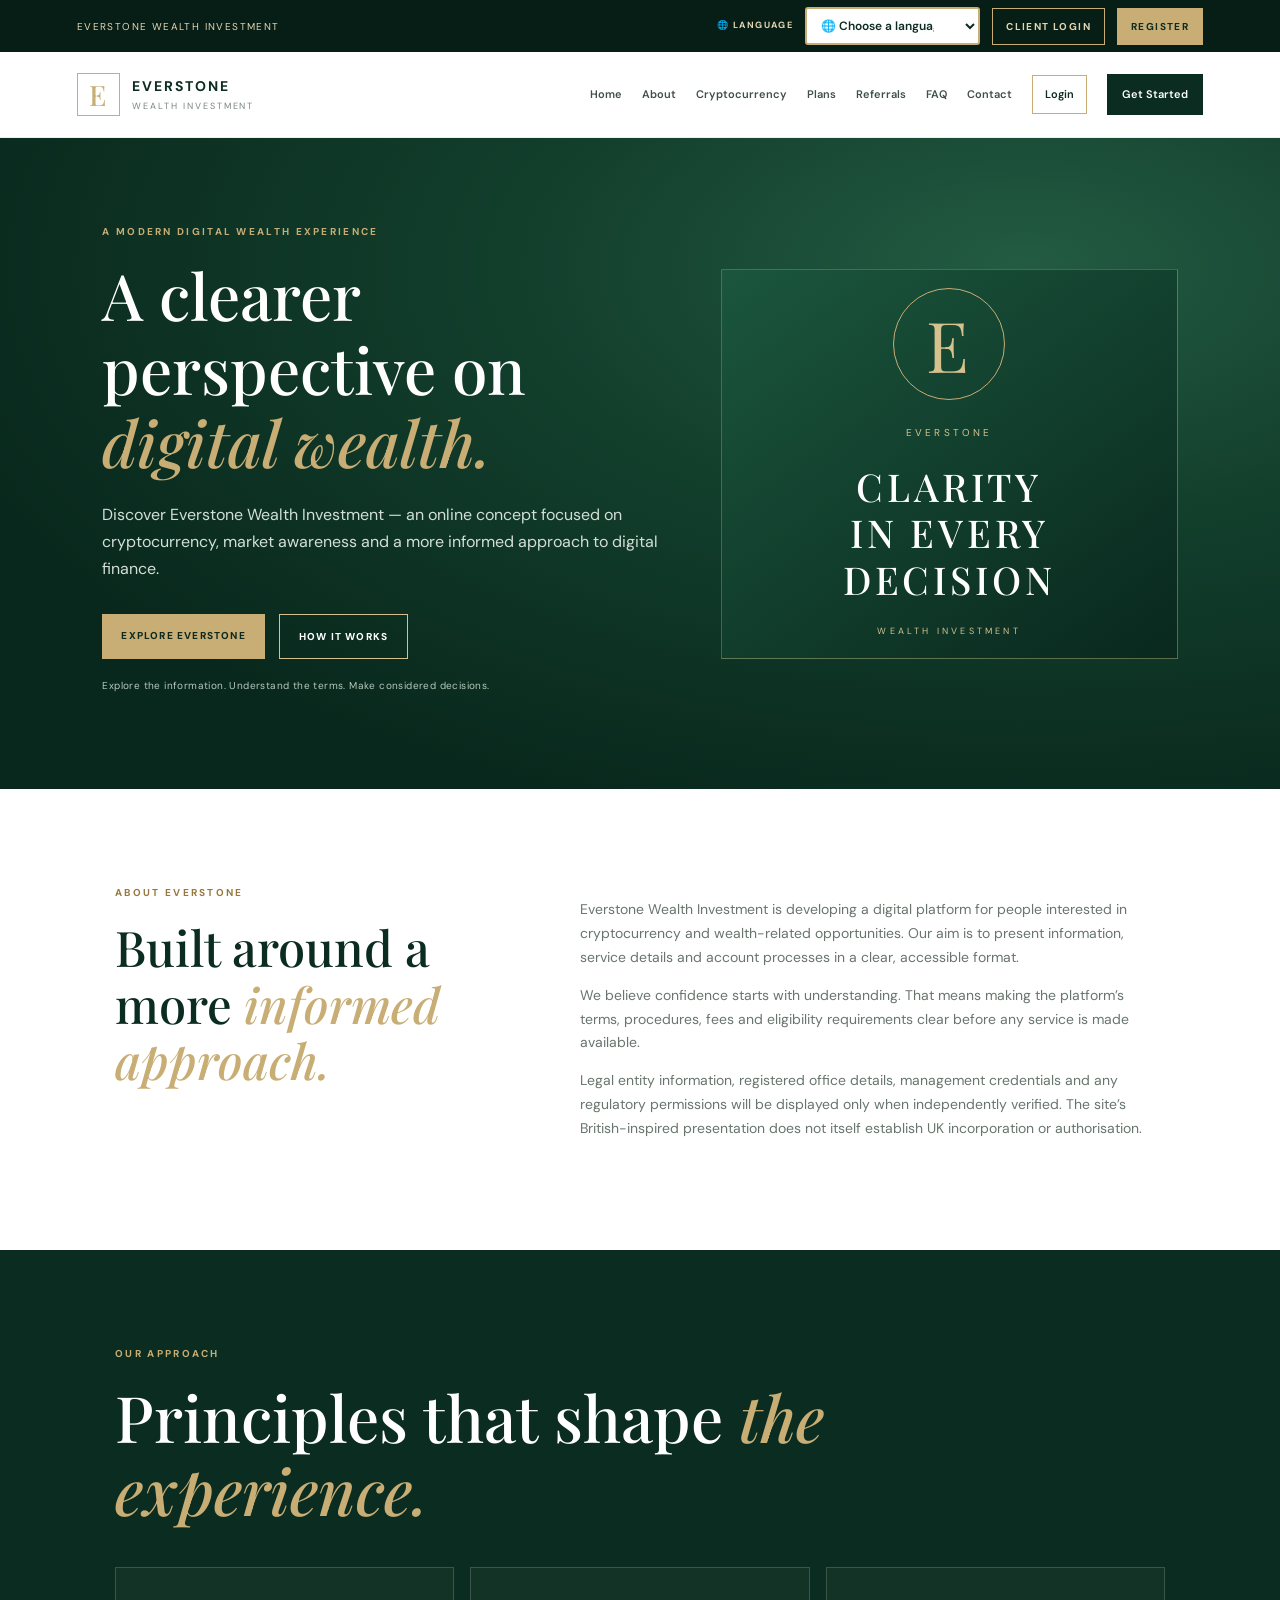
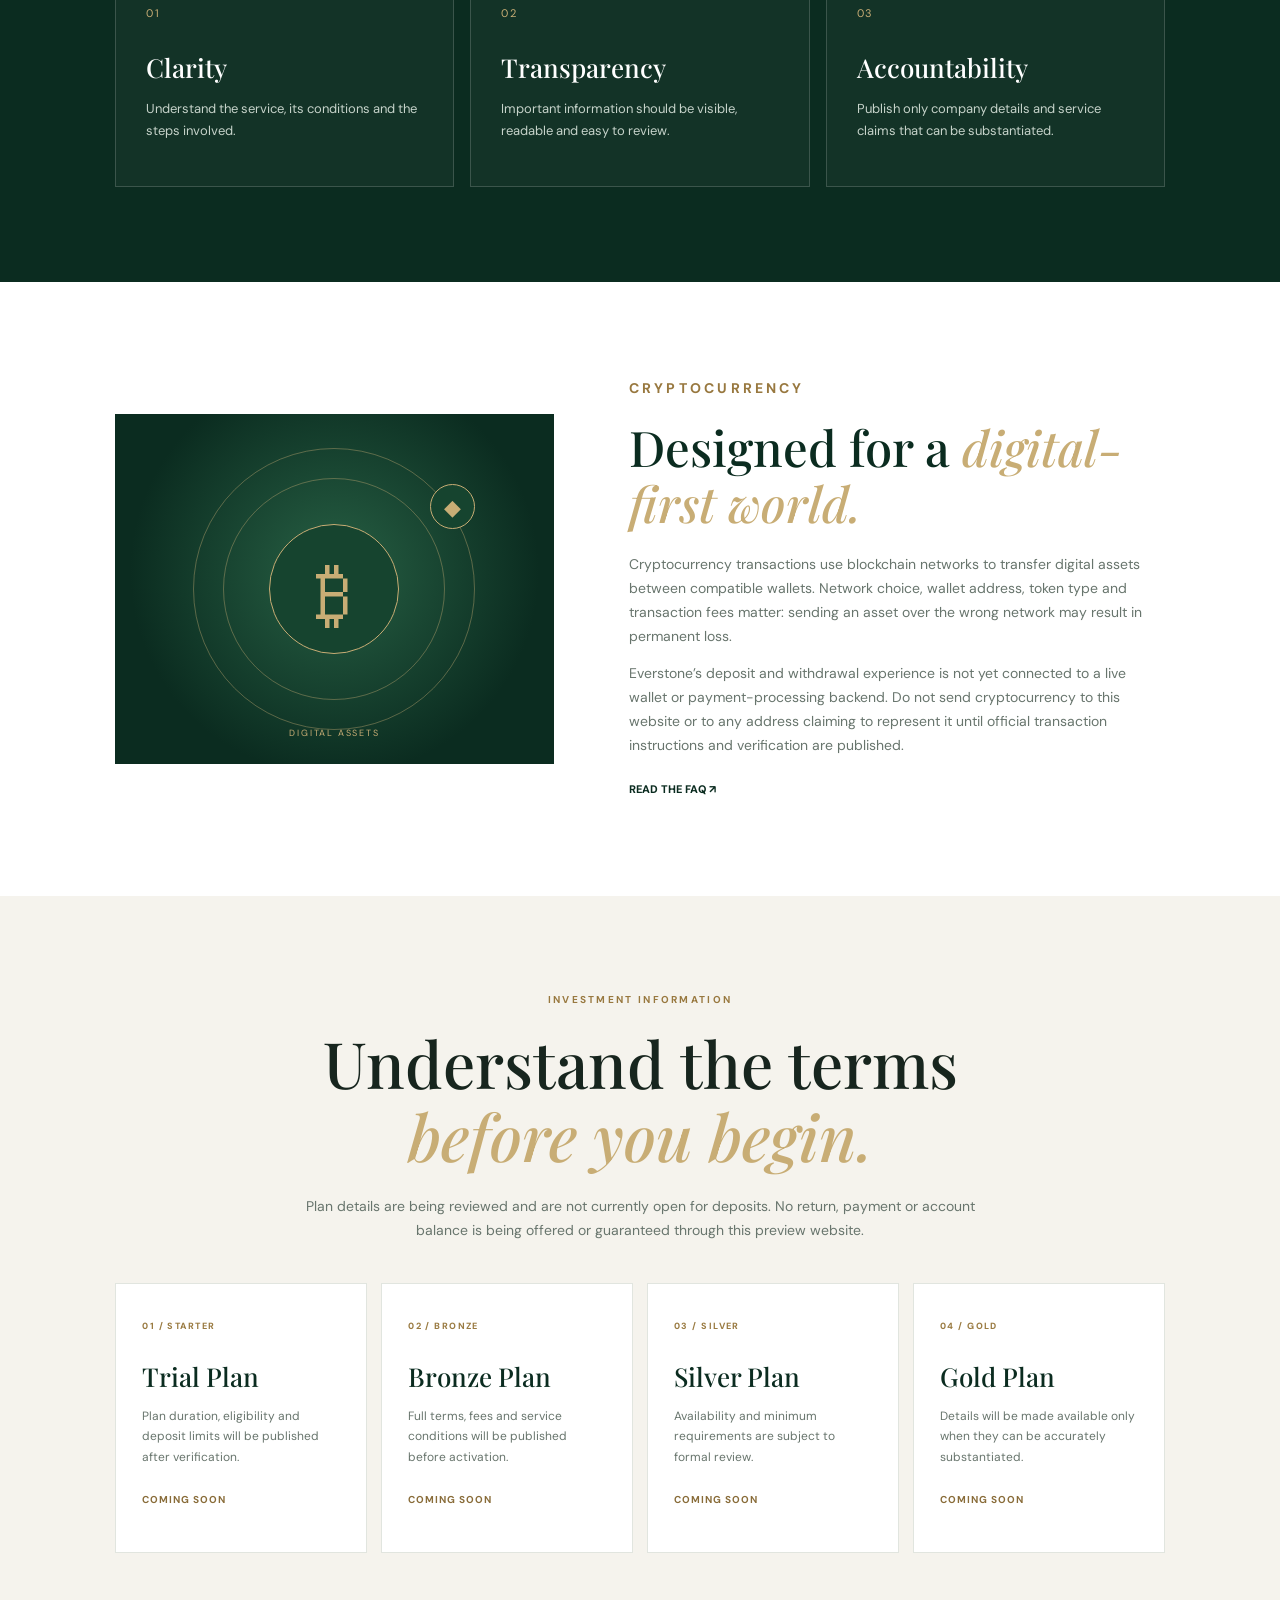
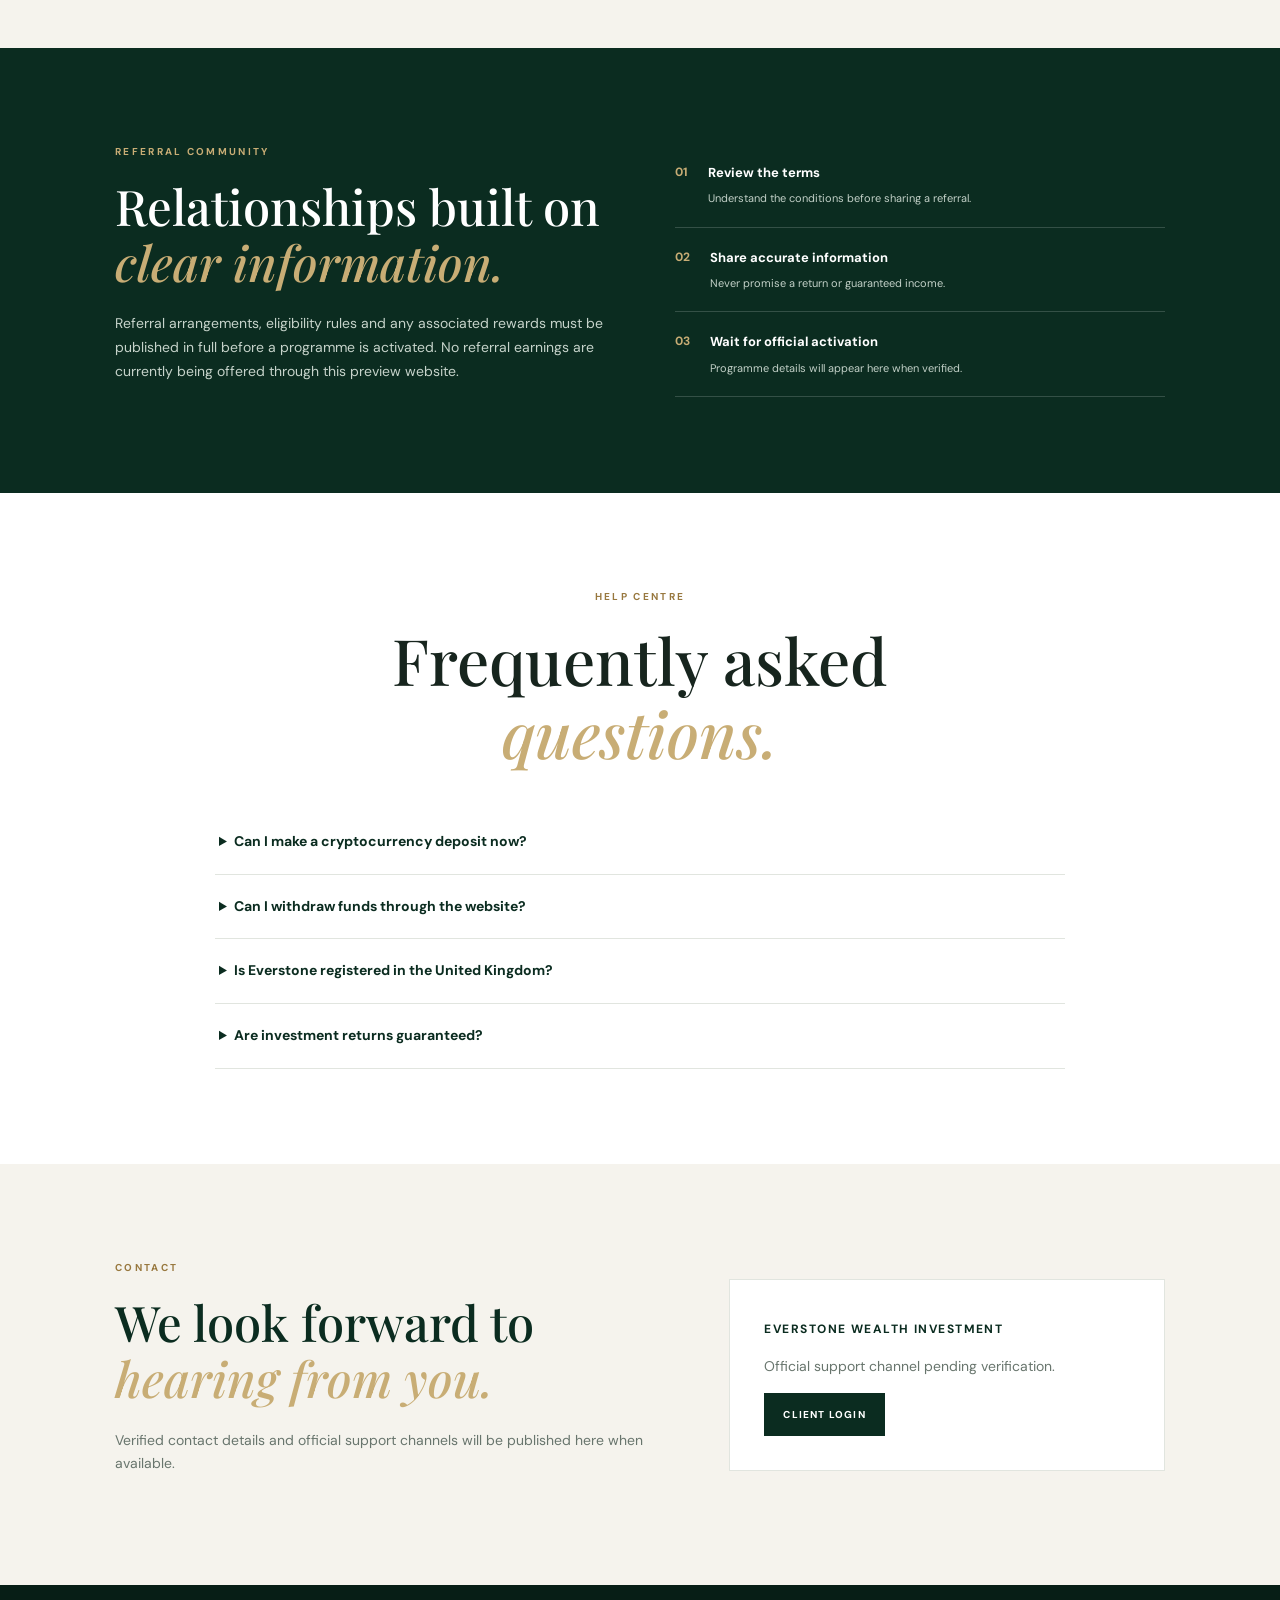
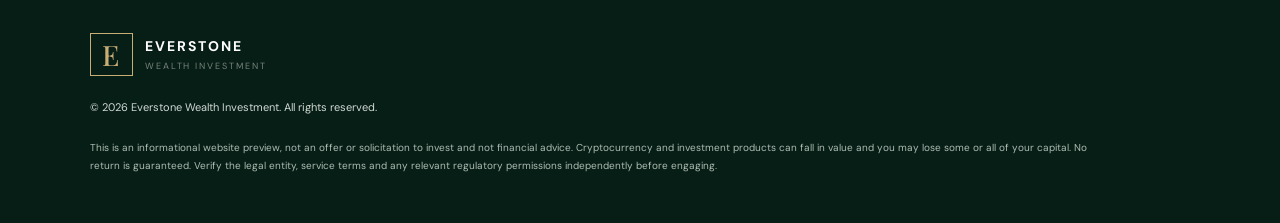
==== commit 5d77ca65: "Make language selector clearly visible on desktop and mobile" ====
--- a/index.html
+++ b/index.html
@@ -7,17 +7,17 @@
 <title>Everstone Wealth Investment</title><link rel="stylesheet" href="styles.css">
 <style>
 /* Language selector and Google Translate integration */
-.top-actions .language-select{width:auto;min-width:145px;max-width:190px;padding:8px 28px 8px 10px;border:1px solid var(--gold);border-radius:0;background:#fff;color:var(--forest);font:11px 'DM Sans',sans-serif;letter-spacing:normal;cursor:pointer}
+.top-actions .language-select{display:block!important;visibility:visible!important;opacity:1!important;position:relative;z-index:50;flex:0 0 175px;width:175px;min-width:160px;max-width:190px;min-height:38px;padding:8px 28px 8px 10px;border:2px solid var(--gold);border-radius:3px;background:#fff!important;color:#0b2c20!important;font:600 12px 'DM Sans',sans-serif;letter-spacing:normal;cursor:pointer;appearance:auto;-webkit-appearance:menulist}.language-select option{background:#fff!important;color:#0b2c20!important;font-size:14px}
 #google_translate_element{position:absolute!important;width:1px!important;height:1px!important;overflow:hidden!important;clip:rect(0,0,0,0)!important;white-space:nowrap!important}
 .goog-te-banner-frame.skiptranslate{display:none!important}
 body{top:0!important}
 .goog-te-gadget{font-size:0!important}
 .goog-logo-link,.goog-te-gadget span{display:none!important}
-@media(max-width:800px){.top-actions .language-select{flex:1;min-width:145px}}
+@media(max-width:800px){.top-actions .language-select{flex:1 1 180px;width:100%;min-width:160px;max-width:none}}
 </style>
 </head>
 <body>
-<div class="topbar"><div class="topbar-inner"><span>EVERSTONE WEALTH INVESTMENT</span><div class="top-actions"><label for="siteLanguage">LANGUAGE</label><select class="language-select" id="siteLanguage" aria-label="Translate website language"><option value="">Select language</option><option value="en">English</option><option value="fr">French</option><option value="es">Spanish</option><option value="pt">Portuguese</option><option value="de">German</option><option value="it">Italian</option><option value="ar">Arabic</option><option value="hi">Hindi</option><option value="ur">Urdu</option><option value="zh-CN">Chinese (Simplified)</option><option value="zh-TW">Chinese (Traditional)</option><option value="ja">Japanese</option><option value="ko">Korean</option><option value="ru">Russian</option><option value="sw">Swahili</option><option value="ha">Hausa</option><option value="yo">Yoruba</option><option value="ig">Igbo</option><option value="bn">Bengali</option><option value="pa">Punjabi</option><option value="ta">Tamil</option><option value="te">Telugu</option><option value="th">Thai</option><option value="tr">Turkish</option><option value="nl">Dutch</option><option value="pl">Polish</option><option value="uk">Ukrainian</option><option value="vi">Vietnamese</option><option value="id">Indonesian</option><option value="ms">Malay</option><option value="fa">Persian</option><option value="he">Hebrew</option><option value="am">Amharic</option><option value="zu">Zulu</option><option value="af">Afrikaans</option><option value="so">Somali</option><option value="ne">Nepali</option><option value="si">Sinhala</option><option value="mr">Marathi</option><option value="gu">Gujarati</option><option value="kn">Kannada</option><option value="ml">Malayalam</option><option value="km">Khmer</option><option value="my">Burmese</option><option value="fil">Filipino</option><option value="el">Greek</option><option value="sv">Swedish</option><option value="no">Norwegian</option><option value="da">Danish</option><option value="fi">Finnish</option><option value="cs">Czech</option><option value="ro">Romanian</option><option value="hu">Hungarian</option><option value="bg">Bulgarian</option><option value="sr">Serbian</option><option value="hr">Croatian</option><option value="sk">Slovak</option><option value="sl">Slovenian</option><option value="lt">Lithuanian</option><option value="lv">Latvian</option><option value="et">Estonian</option><option value="ca">Catalan</option><option value="is">Icelandic</option><option value="ga">Irish</option><option value="cy">Welsh</option><option value="sq">Albanian</option><option value="mk">Macedonian</option><option value="bs">Bosnian</option><option value="mn">Mongolian</option><option value="kk">Kazakh</option><option value="uz">Uzbek</option><option value="az">Azerbaijani</option><option value="hy">Armenian</option><option value="ka">Georgian</option><option value="ps">Pashto</option><option value="ku">Kurdish</option></select><a href="login.html">CLIENT LOGIN</a><a class="top-register" href="register.html">REGISTER</a></div></div></div>
+<div class="topbar"><div class="topbar-inner"><span>EVERSTONE WEALTH INVESTMENT</span><div class="top-actions"><label for="siteLanguage">🌐 LANGUAGE</label><select class="language-select" id="siteLanguage" aria-label="Choose a language to translate this website"><option value="">🌐 Choose a language</option><option value="en">English</option><option value="fr">French</option><option value="es">Spanish</option><option value="pt">Portuguese</option><option value="de">German</option><option value="it">Italian</option><option value="ar">Arabic</option><option value="hi">Hindi</option><option value="ur">Urdu</option><option value="zh-CN">Chinese (Simplified)</option><option value="zh-TW">Chinese (Traditional)</option><option value="ja">Japanese</option><option value="ko">Korean</option><option value="ru">Russian</option><option value="sw">Swahili</option><option value="ha">Hausa</option><option value="yo">Yoruba</option><option value="ig">Igbo</option><option value="bn">Bengali</option><option value="pa">Punjabi</option><option value="ta">Tamil</option><option value="te">Telugu</option><option value="th">Thai</option><option value="tr">Turkish</option><option value="nl">Dutch</option><option value="pl">Polish</option><option value="uk">Ukrainian</option><option value="vi">Vietnamese</option><option value="id">Indonesian</option><option value="ms">Malay</option><option value="fa">Persian</option><option value="he">Hebrew</option><option value="am">Amharic</option><option value="zu">Zulu</option><option value="af">Afrikaans</option><option value="so">Somali</option><option value="ne">Nepali</option><option value="si">Sinhala</option><option value="mr">Marathi</option><option value="gu">Gujarati</option><option value="kn">Kannada</option><option value="ml">Malayalam</option><option value="km">Khmer</option><option value="my">Burmese</option><option value="fil">Filipino</option><option value="el">Greek</option><option value="sv">Swedish</option><option value="no">Norwegian</option><option value="da">Danish</option><option value="fi">Finnish</option><option value="cs">Czech</option><option value="ro">Romanian</option><option value="hu">Hungarian</option><option value="bg">Bulgarian</option><option value="sr">Serbian</option><option value="hr">Croatian</option><option value="sk">Slovak</option><option value="sl">Slovenian</option><option value="lt">Lithuanian</option><option value="lv">Latvian</option><option value="et">Estonian</option><option value="ca">Catalan</option><option value="is">Icelandic</option><option value="ga">Irish</option><option value="cy">Welsh</option><option value="sq">Albanian</option><option value="mk">Macedonian</option><option value="bs">Bosnian</option><option value="mn">Mongolian</option><option value="kk">Kazakh</option><option value="uz">Uzbek</option><option value="az">Azerbaijani</option><option value="hy">Armenian</option><option value="ka">Georgian</option><option value="ps">Pashto</option><option value="ku">Kurdish</option></select><a href="login.html">CLIENT LOGIN</a><a class="top-register" href="register.html">REGISTER</a></div></div></div>
 <div id="google_translate_element" aria-hidden="true"></div>
 <header class="header"><a class="brand" href="#home"><span class="brand-icon">E</span><span><b>EVERSTONE</b><small>WEALTH INVESTMENT</small></span></a><button class="menu-toggle" aria-label="Toggle menu" aria-expanded="false">☰</button><nav class="nav"><a href="#home">Home</a><a href="#about">About</a><a href="#crypto">Cryptocurrency</a><a href="#plans">Plans</a><a href="#referrals">Referrals</a><a href="#faq">FAQ</a><a href="#contact">Contact</a><a class="nav-login" href="login.html">Login</a><a class="nav-register" href="register.html">Get Started</a></nav></header>
 <main>
